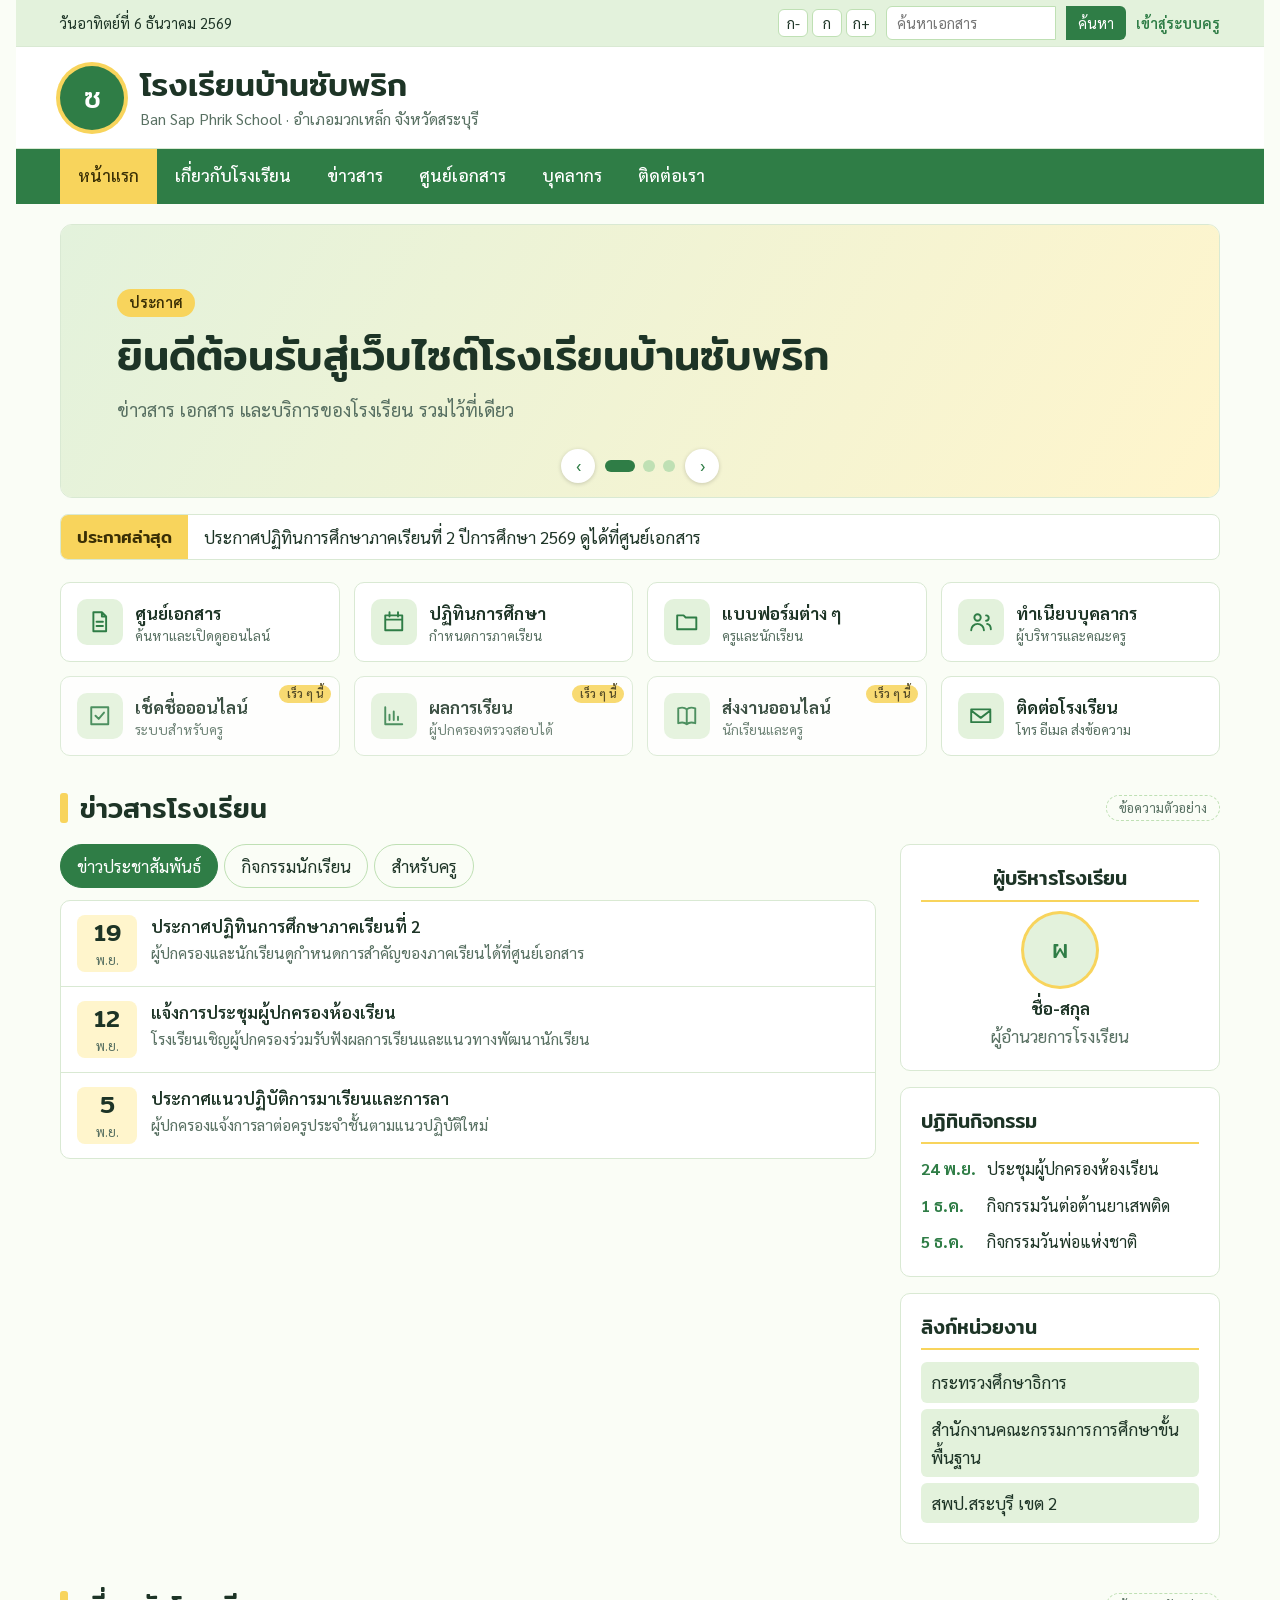
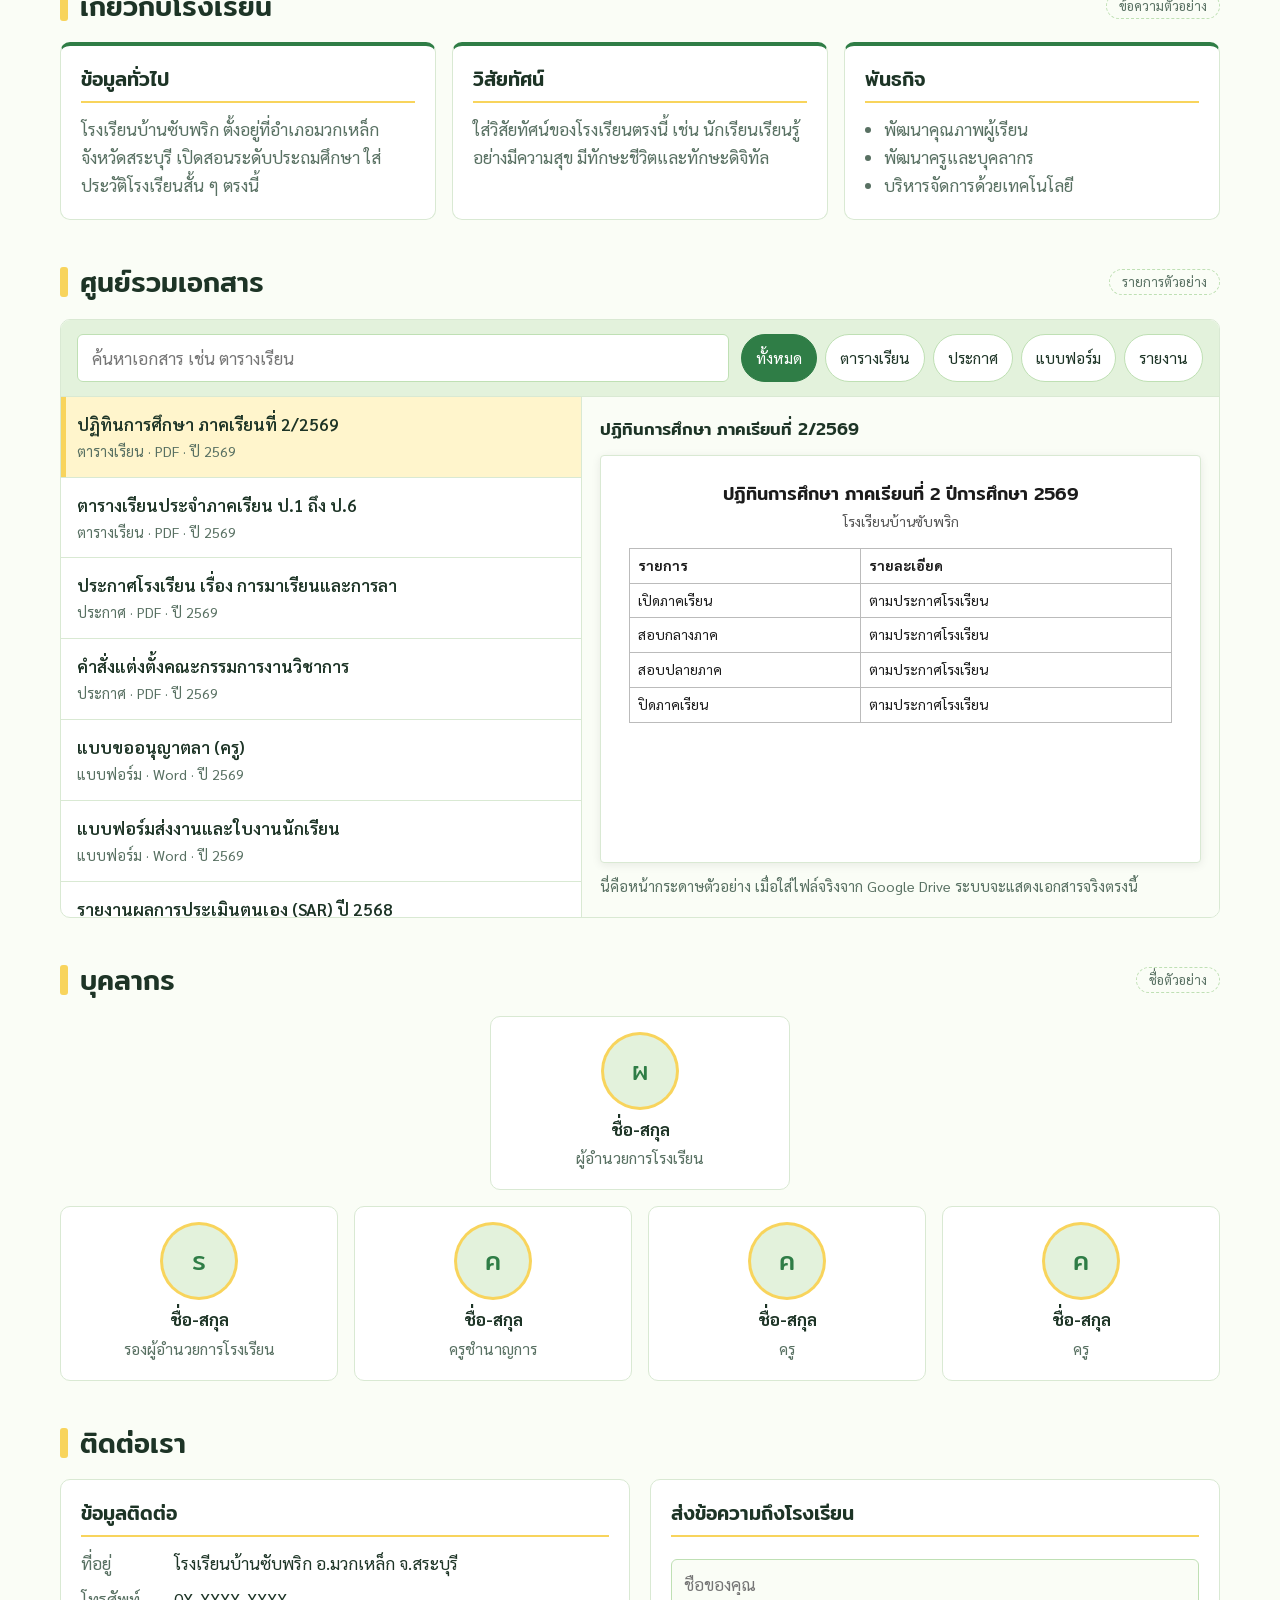
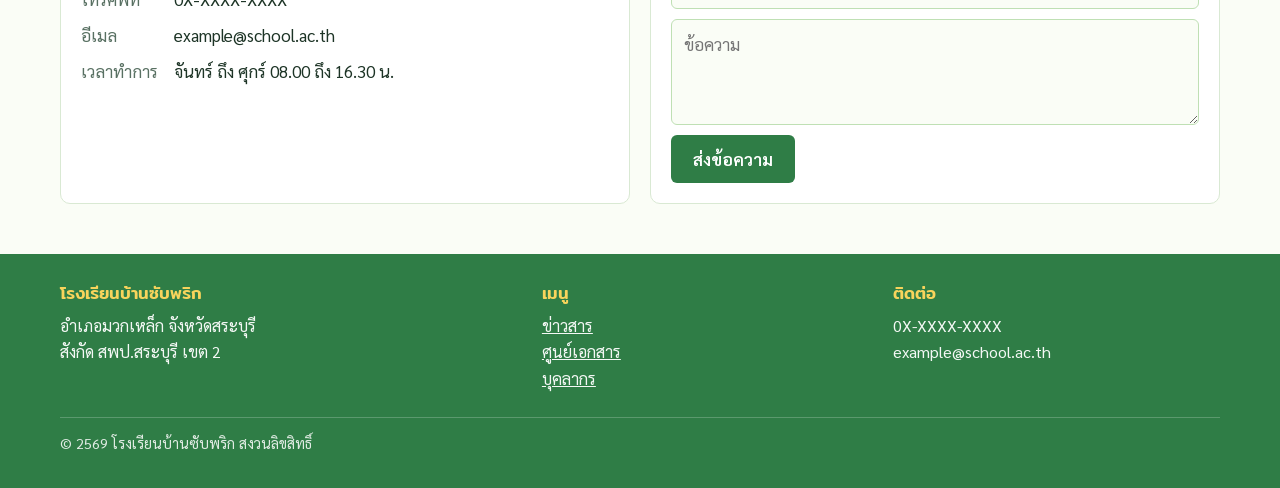
==== index.html @ 543938a7 "Add files via upload" ====
<!doctype html>
<html lang="th">
<head>
<meta charset="utf-8">
<meta name="viewport" content="width=device-width, initial-scale=1, viewport-fit=cover">
<title>โรงเรียนบ้านซับพริก</title>
<link rel="stylesheet" href="https://fonts.googleapis.com/css2?family=Mitr:wght@400;500&family=Sarabun:wght@400;500;600&display=swap">
<style>
/* Layout (government school portal): utility bar, brand banner, nav bar, slider, notice ticker,
   quick-link grid, news + sidebar, about, document center, staff, contact, footer. Soft green / yellow / white. */
:root {
  --bg: #fafdf6;
  --surface: #ffffff;
  --ink: #1d3426;
  --muted: #587062;
  --line: #d9e9d3;
  --green: #2f7d46;
  --on-green: #ffffff;
  --green-soft: #e3f2dc;
  --green-mid: #bfe0b4;
  --yellow: #f8d45c;
  --yellow-soft: #fff5cc;
  --on-yellow: #3a2f05;
  --font-display: "Mitr", "Sarabun", system-ui, sans-serif;
  --font-body: "Sarabun", system-ui, sans-serif;
  --fs: 1;
}
@media (prefers-color-scheme: dark) {
  :root:not([data-theme="light"]) {
    --bg: #0f1a13; --surface: #16251b; --ink: #e6f0e8; --muted: #9db3a3; --line: #28392e;
    --green: #6fcf8a; --on-green: #0b1a10; --green-soft: #1b3023; --green-mid: #2c4a37;
    --yellow: #f2cd52; --yellow-soft: #2c2810; --on-yellow: #2a2204;
    color-scheme: dark;
  }
}
:root[data-theme="dark"] {
  --bg: #0f1a13; --surface: #16251b; --ink: #e6f0e8; --muted: #9db3a3; --line: #28392e;
  --green: #6fcf8a; --on-green: #0b1a10; --green-soft: #1b3023; --green-mid: #2c4a37;
  --yellow: #f2cd52; --yellow-soft: #2c2810; --on-yellow: #2a2204;
  color-scheme: dark;
}
* { box-sizing: border-box; }
body {
  background: var(--bg); color: var(--ink);
  font-family: var(--font-body); font-size: calc(17px * var(--fs)); line-height: 1.65; margin: 0;
  padding-left: max(16px, env(safe-area-inset-left, 0px));
  padding-right: max(16px, env(safe-area-inset-right, 0px));
}
h1, h2, h3, h4 { font-family: var(--font-display); font-weight: 500; line-height: 1.35; margin: 0; text-wrap: balance; }
a { color: inherit; }
:focus-visible { outline: 3px solid var(--yellow); outline-offset: 2px; box-shadow: 0 0 0 5px var(--green); }
.wrap { max-width: 1160px; margin: 0 auto; }
svg.ic { width: 1.5em; height: 1.5em; fill: none; stroke: currentColor; stroke-width: 1.8; stroke-linecap: round; stroke-linejoin: round; flex: none; }

/* utility bar */
.util { background: var(--green-soft); border-bottom: 1px solid var(--line); font-size: 0.86em; }
.util .wrap { display: flex; gap: 12px 20px; align-items: center; justify-content: space-between; flex-wrap: wrap; padding-block: 6px; }
.util .right { display: flex; gap: 10px; align-items: center; flex-wrap: wrap; }
.fsz { display: flex; gap: 4px; }
.fsz button { font: inherit; width: 30px; height: 28px; border-radius: 6px; border: 1px solid var(--green-mid); background: var(--surface); color: var(--ink); cursor: pointer; }
.search { display: flex; }
.search input { font: inherit; width: 170px; max-width: 100%; padding: 4px 10px; border: 1px solid var(--green-mid); border-radius: 6px 0 0 6px; background: var(--surface); color: var(--ink); min-width: 0; }
.search button { font: inherit; padding: 4px 12px; border: 0; background: var(--green); color: var(--on-green); border-radius: 0 6px 6px 0; cursor: pointer; }
.login { text-decoration: none; font-weight: 600; color: var(--green); }

/* brand banner */
.brandbar { background: var(--surface); border-bottom: 1px solid var(--line); }
.brandbar .wrap { display: flex; align-items: center; gap: 16px; padding-block: 16px; }
.crest { width: 64px; height: 64px; border-radius: 50%; background: var(--green); color: var(--on-green); display: grid; place-items: center; font-family: var(--font-display); font-size: 30px; flex: none; box-shadow: 0 0 0 4px var(--yellow); }
.brandbar h1 { font-size: clamp(22px, 4vw, 32px); }
.brandbar p { margin: 0; color: var(--muted); font-size: 0.92em; }

/* nav */
.nav { background: var(--green); position: sticky; top: env(safe-area-inset-top, 0px); z-index: 6; }
body::before { content: ""; position: fixed; inset: 0 0 auto; height: env(safe-area-inset-top, 0px); z-index: 10; background: var(--green); }
.nav .wrap { display: flex; overflow-x: auto; }
.nav a { color: var(--on-green); text-decoration: none; padding: 12px 18px; white-space: nowrap; font-weight: 500; border-bottom: 3px solid transparent; }
.nav a:hover, .nav a.on { background: var(--yellow); color: var(--on-yellow); }

/* slider */
.slider { position: relative; margin-top: 20px; border-radius: 12px; overflow: hidden; border: 1px solid var(--line); }
.slides { display: flex; transition: transform 0.5s ease; }
.slide { flex: 0 0 100%; min-width: 0; padding: clamp(28px, 6vw, 64px) clamp(20px, 5vw, 56px) clamp(56px, 8vw, 72px); min-height: 250px; display: flex; flex-direction: column; justify-content: center; gap: 10px; }
.slide.a { background: linear-gradient(120deg, var(--green-soft), var(--yellow-soft)); }
.slide.b { background: linear-gradient(120deg, var(--yellow-soft), var(--green-soft)); }
.slide.c { background: linear-gradient(120deg, var(--green-mid), var(--green-soft)); }
.slide h2 { font-size: clamp(24px, 4.6vw, 42px); max-width: 18em; }
.slide p { margin: 0; max-width: 34em; color: var(--muted); font-size: 1.1em; }
.slide .tag { align-self: flex-start; background: var(--yellow); color: var(--on-yellow); font-weight: 600; font-size: 0.85em; padding: 2px 12px; border-radius: 999px; }
.slider .ctl { position: absolute; bottom: 14px; left: 0; right: 0; display: flex; justify-content: center; align-items: center; gap: 10px; }
.slider .ctl button { font: inherit; border: 0; cursor: pointer; }
.dot { width: 12px; height: 12px; border-radius: 50%; background: var(--green-mid); padding: 0; }
.dot[aria-current="true"] { background: var(--green); width: 30px; border-radius: 6px; }
.arrow { width: 34px; height: 34px; border-radius: 50%; background: var(--surface); color: var(--green); font-size: 1.2em; box-shadow: 0 1px 4px rgba(0,0,0,0.18); }

/* ticker */
.ticker { display: flex; margin-top: 16px; border: 1px solid var(--line); border-radius: 8px; overflow: hidden; background: var(--surface); }
.ticker b { background: var(--yellow); color: var(--on-yellow); padding: 8px 16px; font-family: var(--font-display); font-weight: 500; white-space: nowrap; }
.ticker span { padding: 8px 16px; min-width: 0; overflow: hidden; text-overflow: ellipsis; white-space: nowrap; }

/* quick links */
.quick { display: grid; grid-template-columns: repeat(4, 1fr); gap: 14px; margin-top: 22px; }
.q { display: flex; align-items: center; gap: 12px; padding: 16px; background: var(--surface); border: 1px solid var(--line); border-radius: 10px; text-decoration: none; position: relative; min-width: 0; font: inherit; color: var(--ink); text-align: left; }
.q .ico { width: 46px; height: 46px; border-radius: 10px; background: var(--green-soft); color: var(--green); display: grid; place-items: center; flex: none; }
.q:hover { border-color: var(--green); }
.q small { display: block; color: var(--muted); font-size: 0.8em; line-height: 1.3; }
.q.soon { opacity: 0.85; cursor: default; }
.q.soon:hover { border-color: var(--line); }
.q .badge { position: absolute; top: 8px; right: 8px; background: var(--yellow); color: var(--on-yellow); font-size: 11px; font-weight: 600; padding: 0 8px; border-radius: 999px; }

/* sections */
section { padding-block: 34px 10px; scroll-margin-top: 60px; }
.sec-title { display: flex; align-items: center; gap: 12px; margin-bottom: 18px; }
.sec-title h2 { font-size: 1.6em; }
.sec-title::before { content: ""; width: 8px; height: 30px; background: var(--yellow); border-radius: 3px; flex: none; }
.sec-title .sample { margin-left: auto; font-size: 0.78em; color: var(--muted); border: 1px dashed var(--green-mid); border-radius: 999px; padding: 1px 12px; white-space: nowrap; }
.cols { display: grid; grid-template-columns: 1fr 320px; gap: 24px; align-items: start; }
.cols > * { min-width: 0; }
.card { background: var(--surface); border: 1px solid var(--line); border-radius: 10px; padding: 20px; }
.card h3 { font-size: 1.15em; margin-bottom: 12px; padding-bottom: 8px; border-bottom: 2px solid var(--yellow); }
.side { display: grid; gap: 16px; }

/* news */
.tabs { display: flex; gap: 6px; flex-wrap: wrap; margin-bottom: 12px; }
.tab { font: inherit; padding: 7px 16px; border-radius: 999px; border: 1px solid var(--green-mid); background: transparent; color: var(--ink); cursor: pointer; }
.tab[aria-selected="true"] { background: var(--green); color: var(--on-green); border-color: var(--green); }
.newslist { list-style: none; margin: 0; padding: 0; background: var(--surface); border: 1px solid var(--line); border-radius: 10px; }
.newslist li { display: flex; gap: 14px; padding: 14px 16px; border-bottom: 1px solid var(--line); }
.newslist li:last-child { border-bottom: 0; }
.date { flex: none; width: 60px; text-align: center; background: var(--yellow-soft); border-radius: 8px; padding: 4px 0; line-height: 1.2; }
.date b { display: block; font-family: var(--font-display); font-weight: 500; font-size: 1.4em; }
.date span { font-size: 0.78em; color: var(--muted); }
.newslist h3 { font-size: 1em; font-family: var(--font-body); font-weight: 600; }
.newslist p { margin: 2px 0 0; color: var(--muted); font-size: 0.92em; }
.person-lg { text-align: center; }
.avatar { width: 72px; height: 72px; border-radius: 50%; background: var(--green-soft); color: var(--green); display: grid; place-items: center; margin: 0 auto 8px; font-family: var(--font-display); font-size: 26px; box-shadow: 0 0 0 3px var(--yellow); }
.cal { list-style: none; padding: 0; margin: 0; display: grid; gap: 10px; }
.cal li { display: flex; gap: 10px; font-size: 0.95em; }
.cal b { flex: none; width: 56px; color: var(--green); }
.links { list-style: none; padding: 0; margin: 0; display: grid; gap: 6px; }
.links a { display: block; padding: 6px 10px; border-radius: 6px; background: var(--green-soft); text-decoration: none; }
.links a:hover { background: var(--yellow); color: var(--on-yellow); }

/* about */
.about { display: grid; grid-template-columns: repeat(3, 1fr); gap: 16px; }
.about .card { border-top: 4px solid var(--green); }
.about p, .about ul { margin: 0; color: var(--muted); }
.about ul { padding-left: 1.1em; }

/* document center */
.docs { background: var(--surface); border: 1px solid var(--line); border-radius: 10px; overflow: hidden; }
.docs-tools { display: flex; gap: 12px; flex-wrap: wrap; padding: 14px 16px; background: var(--green-soft); border-bottom: 1px solid var(--line); }
.docs-tools input { flex: 1 1 220px; min-width: 0; font: inherit; padding: 9px 14px; border-radius: 6px; border: 1px solid var(--green-mid); background: var(--surface); color: var(--ink); }
.chips { display: flex; gap: 8px; flex-wrap: wrap; }
.chip { font: inherit; font-size: 0.92em; padding: 6px 14px; border-radius: 999px; border: 1px solid var(--green-mid); background: var(--surface); color: var(--ink); cursor: pointer; }
.chip[aria-pressed="true"] { background: var(--green); color: var(--on-green); border-color: var(--green); }
.docs-body { display: grid; grid-template-columns: 0.9fr 1.1fr; min-height: 420px; }
.docs-body > * { min-width: 0; }
.list { list-style: none; margin: 0; padding: 0; border-right: 1px solid var(--line); max-height: 520px; overflow-y: auto; }
.list button { width: 100%; text-align: left; font: inherit; background: transparent; color: var(--ink); border: 0; border-bottom: 1px solid var(--line); padding: 13px 16px; cursor: pointer; display: grid; gap: 2px; }
.list button:hover { background: var(--green-soft); }
.list button[aria-current="true"] { background: var(--yellow-soft); box-shadow: inset 5px 0 0 var(--yellow); }
.list .t { font-weight: 600; }
.list .m { font-size: 0.85em; color: var(--muted); }
.empty { padding: 24px 16px; color: var(--muted); }
.preview { padding: 18px; background: var(--bg); display: flex; flex-direction: column; gap: 12px; }
.preview-bar { display: flex; justify-content: space-between; align-items: center; gap: 12px; flex-wrap: wrap; }
.preview-bar b { font-family: var(--font-display); font-weight: 500; }
.preview-bar a { font-size: 0.92em; font-weight: 600; color: var(--green); }
.paper { background: #fff; color: #1b1b1b; border: 1px solid var(--line); border-radius: 4px; padding: 26px 28px; flex: 1; font-size: 15px; line-height: 1.7; box-shadow: 0 2px 10px rgba(0,0,0,0.08); overflow: auto; }
.paper h4 { margin: 0 0 4px; font-size: 18px; text-align: center; }
.paper .sub { text-align: center; color: #555; margin: 0 0 14px; font-size: 14px; }
.paper p { margin: 0 0 10px; }
.paper table { width: 100%; border-collapse: collapse; font-size: 14px; }
.paper td, .paper th { border: 1px solid #bbb; padding: 5px 8px; text-align: left; }
.hint { font-size: 0.85em; color: var(--muted); margin: 0; }

/* staff */
.staff-top { display: flex; justify-content: center; margin-bottom: 16px; }
.staff { display: grid; grid-template-columns: repeat(4, 1fr); gap: 16px; }
.person { background: var(--surface); border: 1px solid var(--line); border-radius: 10px; padding: 18px; text-align: center; min-width: 0; }
.person b { display: block; }
.person span { color: var(--muted); font-size: 0.92em; }
.staff-top .person { width: min(100%, 300px); }

/* contact */
.contact { display: grid; grid-template-columns: 1fr 1fr; gap: 20px; }
.contact > * { min-width: 0; }
dl { margin: 0; display: grid; grid-template-columns: auto 1fr; gap: 8px 16px; }
dt { color: var(--muted); }
dd { margin: 0; }
form { display: grid; gap: 10px; }
form input, form textarea { font: inherit; padding: 10px 12px; border-radius: 6px; border: 1px solid var(--green-mid); background: var(--bg); color: var(--ink); width: 100%; }
form button { font: inherit; font-weight: 600; justify-self: start; padding: 10px 22px; border-radius: 6px; border: 0; background: var(--green); color: var(--on-green); cursor: pointer; }
#sent { color: var(--green); font-weight: 600; margin: 0; }

footer { margin-top: 40px; background: var(--green); color: var(--on-green); padding-block: 28px 32px; padding-left: max(16px, env(safe-area-inset-left, 0px)); padding-right: max(16px, env(safe-area-inset-right, 0px)); margin-left: calc(-1 * max(16px, env(safe-area-inset-left, 0px))); margin-right: calc(-1 * max(16px, env(safe-area-inset-right, 0px))); }
footer .wrap { display: grid; grid-template-columns: 1.4fr 1fr 1fr; gap: 24px; }
footer .wrap > * { min-width: 0; }
footer h4 { margin-bottom: 8px; color: var(--yellow); }
footer p, footer a { margin: 0; display: block; font-size: 0.95em; opacity: 0.95; }
footer .copy { grid-column: 1 / -1; border-top: 1px solid rgba(255,255,255,0.25); padding-top: 14px; font-size: 0.85em; opacity: 0.85; }

@media (max-width: 900px) {
  .cols, .contact, footer .wrap { grid-template-columns: 1fr; }
  .quick { grid-template-columns: repeat(2, 1fr); }
  .about { grid-template-columns: 1fr; }
  .staff { grid-template-columns: repeat(2, 1fr); }
  .docs-body { grid-template-columns: 1fr; }
  .list { border-right: 0; border-bottom: 1px solid var(--line); max-height: 280px; }
}
@media (max-width: 480px) {
  .quick { grid-template-columns: 1fr; }
  .brandbar .crest { width: 52px; height: 52px; font-size: 24px; }
  .paper { padding: 18px 14px; }
}
@media (prefers-reduced-motion: reduce) { .slides { transition: none; } }
@media (prefers-reduced-motion: no-preference) { html { scroll-behavior: smooth; } }
</style>

</head>
<body>
<div class="util">
  <div class="wrap">
    <span id="today"></span>
    <div class="right">
      <div class="fsz" role="group" aria-label="ขนาดตัวอักษร">
        <button type="button" data-fs="-1" aria-label="ลดขนาดตัวอักษร">ก-</button>
        <button type="button" data-fs="0" aria-label="ขนาดปกติ">ก</button>
        <button type="button" data-fs="1" aria-label="เพิ่มขนาดตัวอักษร">ก+</button>
      </div>
      <form class="search" id="gsearch" role="search">
        <input id="gq" type="search" placeholder="ค้นหาเอกสาร" aria-label="ค้นหาเอกสาร">
        <button type="submit">ค้นหา</button>
      </form>
      <a class="login" href="#contact">เข้าสู่ระบบครู</a>
    </div>
  </div>
</div>

<header class="brandbar">
  <div class="wrap">
    <span class="crest" aria-hidden="true">ซ</span>
    <div>
      <h1>โรงเรียนบ้านซับพริก</h1>
      <p>Ban Sap Phrik School · อำเภอมวกเหล็ก จังหวัดสระบุรี</p>
    </div>
  </div>
</header>

<nav class="nav" aria-label="เมนูหลัก">
  <div class="wrap">
    <a class="on" href="#top">หน้าแรก</a>
    <a href="#about">เกี่ยวกับโรงเรียน</a>
    <a href="#news">ข่าวสาร</a>
    <a href="#docs">ศูนย์เอกสาร</a>
    <a href="#staff">บุคลากร</a>
    <a href="#contact">ติดต่อเรา</a>
  </div>
</nav>

<main class="wrap" id="top">
  <div class="slider" id="slider" aria-roledescription="carousel" aria-label="ประชาสัมพันธ์">
    <div class="slides" id="slides">
      <div class="slide a"><span class="tag">ประกาศ</span><h2>ยินดีต้อนรับสู่เว็บไซต์โรงเรียนบ้านซับพริก</h2><p>ข่าวสาร เอกสาร และบริการของโรงเรียน รวมไว้ที่เดียว</p></div>
      <div class="slide b"><span class="tag">ศูนย์เอกสาร</span><h2>เปิดอ่านเอกสารออนไลน์ได้ทันที</h2><p>ตารางเรียน ประกาศ และแบบฟอร์ม ค้นหาและดูได้โดยไม่ต้องดาวน์โหลด</p></div>
      <div class="slide c"><span class="tag">กิจกรรม</span><h2>ติดตามกิจกรรมของนักเรียนและคณะครู</h2><p>ภาพและข่าวกิจกรรมล่าสุดจากโรงเรียน</p></div>
    </div>
    <div class="ctl">
      <button class="arrow" type="button" id="prev" aria-label="สไลด์ก่อนหน้า">‹</button>
      <span id="dots" style="display:flex;gap:8px;align-items:center"></span>
      <button class="arrow" type="button" id="next" aria-label="สไลด์ถัดไป">›</button>
    </div>
  </div>

  <div class="ticker"><b>ประกาศล่าสุด</b><span>ประกาศปฏิทินการศึกษาภาคเรียนที่ 2 ปีการศึกษา 2569 ดูได้ที่ศูนย์เอกสาร</span></div>

  <div class="quick" id="quick"></div>

  <section id="news">
    <div class="sec-title"><h2>ข่าวสารโรงเรียน</h2><span class="sample">ข้อความตัวอย่าง</span></div>
    <div class="cols">
      <div>
        <div class="tabs" role="tablist" id="tabs"></div>
        <ul class="newslist" id="newslist"></ul>
      </div>
      <aside class="side">
        <div class="card person-lg">
          <h3>ผู้บริหารโรงเรียน</h3>
          <div class="avatar">ผ</div>
          <b>ชื่อ-สกุล</b><br><span style="color:var(--muted)">ผู้อำนวยการโรงเรียน</span>
        </div>
        <div class="card">
          <h3>ปฏิทินกิจกรรม</h3>
          <ul class="cal">
            <li><b>24 พ.ย.</b><span>ประชุมผู้ปกครองห้องเรียน</span></li>
            <li><b>1 ธ.ค.</b><span>กิจกรรมวันต่อต้านยาเสพติด</span></li>
            <li><b>5 ธ.ค.</b><span>กิจกรรมวันพ่อแห่งชาติ</span></li>
          </ul>
        </div>
        <div class="card">
          <h3>ลิงก์หน่วยงาน</h3>
          <ul class="links">
            <li><a href="https://www.moe.go.th" target="_blank" rel="noopener">กระทรวงศึกษาธิการ</a></li>
            <li><a href="https://www.obec.go.th" target="_blank" rel="noopener">สำนักงานคณะกรรมการการศึกษาขั้นพื้นฐาน</a></li>
            <li><a href="https://saraburi2.go.th" target="_blank" rel="noopener">สพป.สระบุรี เขต 2</a></li>
          </ul>
        </div>
      </aside>
    </div>
  </section>

  <section id="about">
    <div class="sec-title"><h2>เกี่ยวกับโรงเรียน</h2><span class="sample">ข้อความตัวอย่าง</span></div>
    <div class="about">
      <div class="card"><h3>ข้อมูลทั่วไป</h3><p>โรงเรียนบ้านซับพริก ตั้งอยู่ที่อำเภอมวกเหล็ก จังหวัดสระบุรี เปิดสอนระดับประถมศึกษา ใส่ประวัติโรงเรียนสั้น ๆ ตรงนี้</p></div>
      <div class="card"><h3>วิสัยทัศน์</h3><p>ใส่วิสัยทัศน์ของโรงเรียนตรงนี้ เช่น นักเรียนเรียนรู้อย่างมีความสุข มีทักษะชีวิตและทักษะดิจิทัล</p></div>
      <div class="card"><h3>พันธกิจ</h3><ul><li>พัฒนาคุณภาพผู้เรียน</li><li>พัฒนาครูและบุคลากร</li><li>บริหารจัดการด้วยเทคโนโลยี</li></ul></div>
    </div>
  </section>

  <section id="docs">
    <div class="sec-title"><h2>ศูนย์รวมเอกสาร</h2><span class="sample">รายการตัวอย่าง</span></div>
    <div class="docs">
      <div class="docs-tools">
        <input id="q" type="search" placeholder="ค้นหาเอกสาร เช่น ตารางเรียน" aria-label="ค้นหาเอกสาร">
        <div class="chips" id="chips" role="group" aria-label="กรองตามหมวด"></div>
      </div>
      <div class="docs-body">
        <ul class="list" id="list"></ul>
        <div class="preview" id="preview"></div>
      </div>
    </div>
  </section>

  <section id="staff">
    <div class="sec-title"><h2>บุคลากร</h2><span class="sample">ชื่อตัวอย่าง</span></div>
    <div class="staff-top"><div class="person"><div class="avatar">ผ</div><b>ชื่อ-สกุล</b><span>ผู้อำนวยการโรงเรียน</span></div></div>
    <div class="staff">
      <div class="person"><div class="avatar">ร</div><b>ชื่อ-สกุล</b><span>รองผู้อำนวยการโรงเรียน</span></div>
      <div class="person"><div class="avatar">ค</div><b>ชื่อ-สกุล</b><span>ครูชำนาญการ</span></div>
      <div class="person"><div class="avatar">ค</div><b>ชื่อ-สกุล</b><span>ครู</span></div>
      <div class="person"><div class="avatar">ค</div><b>ชื่อ-สกุล</b><span>ครู</span></div>
    </div>
  </section>

  <section id="contact">
    <div class="sec-title"><h2>ติดต่อเรา</h2></div>
    <div class="contact">
      <div class="card">
        <h3>ข้อมูลติดต่อ</h3>
        <dl>
          <dt>ที่อยู่</dt><dd>โรงเรียนบ้านซับพริก อ.มวกเหล็ก จ.สระบุรี</dd>
          <dt>โทรศัพท์</dt><dd>0X-XXXX-XXXX</dd>
          <dt>อีเมล</dt><dd>example@school.ac.th</dd>
          <dt>เวลาทำการ</dt><dd>จันทร์ ถึง ศุกร์ 08.00 ถึง 16.30 น.</dd>
        </dl>
      </div>
      <form class="card" id="f">
        <h3>ส่งข้อความถึงโรงเรียน</h3>
        <input id="fn" placeholder="ชื่อของคุณ" aria-label="ชื่อของคุณ" required>
        <textarea id="fm" rows="3" placeholder="ข้อความ" aria-label="ข้อความ" required></textarea>
        <button type="submit">ส่งข้อความ</button>
        <p id="sent" hidden>ขอบคุณครับ ตัวอย่างนี้ยังไม่ได้ส่งข้อความจริง ต้องเชื่อมกับ Google Sheets ก่อน</p>
      </form>
    </div>
  </section>
</main>

<footer>
  <div class="wrap">
    <div><h4>โรงเรียนบ้านซับพริก</h4><p>อำเภอมวกเหล็ก จังหวัดสระบุรี</p><p>สังกัด สพป.สระบุรี เขต 2</p></div>
    <div><h4>เมนู</h4><a href="#news">ข่าวสาร</a><a href="#docs">ศูนย์เอกสาร</a><a href="#staff">บุคลากร</a></div>
    <div><h4>ติดต่อ</h4><p>0X-XXXX-XXXX</p><p>example@school.ac.th</p></div>
    <div class="copy">© 2569 โรงเรียนบ้านซับพริก สงวนลิขสิทธิ์</div>
  </div>
</footer>

<script>
/* เพิ่มเอกสารจริง: ใส่ driveId (รหัสไฟล์จาก Google Drive) แล้วหน้าเว็บจะฝังไฟล์ให้ดูทันทีเมื่อวางบนโฮสต์ของโรงเรียน
   ถ้าไม่มี driveId จะแสดงตัวอย่างหน้ากระดาษแทน */
const DOCS = [
  { id: 1, title: "ปฏิทินการศึกษา ภาคเรียนที่ 2/2569", cat: "ตารางเรียน", year: 2569, type: "PDF",
    sample: { h: "ปฏิทินการศึกษา ภาคเรียนที่ 2 ปีการศึกษา 2569", rows: [["เปิดภาคเรียน", "ตามประกาศโรงเรียน"], ["สอบกลางภาค", "ตามประกาศโรงเรียน"], ["สอบปลายภาค", "ตามประกาศโรงเรียน"], ["ปิดภาคเรียน", "ตามประกาศโรงเรียน"]] } },
  { id: 2, title: "ตารางเรียนประจำภาคเรียน ป.1 ถึง ป.6", cat: "ตารางเรียน", year: 2569, type: "PDF",
    sample: { h: "ตารางเรียน ชั้นประถมศึกษา", rows: [["คาบ 1", "ภาษาไทย"], ["คาบ 2", "คณิตศาสตร์"], ["คาบ 3", "วิทยาศาสตร์"], ["คาบ 4", "ภาษาอังกฤษ"]] } },
  { id: 3, title: "ประกาศโรงเรียน เรื่อง การมาเรียนและการลา", cat: "ประกาศ", year: 2569, type: "PDF",
    sample: { h: "ประกาศโรงเรียนบ้านซับพริก", p: ["เรื่อง แนวปฏิบัติการมาเรียนและการลาของนักเรียน", "ผู้ปกครองแจ้งการลาต่อครูประจำชั้นก่อนหรือภายในวันที่นักเรียนขาดเรียน และแนบใบรับรองแพทย์เมื่อลาป่วยเกินสามวัน"] } },
  { id: 4, title: "คำสั่งแต่งตั้งคณะกรรมการงานวิชาการ", cat: "ประกาศ", year: 2569, type: "PDF",
    sample: { h: "คำสั่งโรงเรียนบ้านซับพริก", p: ["เรื่อง แต่งตั้งคณะกรรมการงานวิชาการ ปีการศึกษา 2569", "เพื่อให้การบริหารงานวิชาการเป็นไปด้วยความเรียบร้อย จึงแต่งตั้งคณะกรรมการตามรายชื่อแนบท้ายคำสั่งนี้"] } },
  { id: 5, title: "แบบขออนุญาตลา (ครู)", cat: "แบบฟอร์ม", year: 2569, type: "Word",
    sample: { h: "แบบขออนุญาตลา", p: ["เรียน ผู้อำนวยการโรงเรียนบ้านซับพริก", "ข้าพเจ้า ............................ ตำแหน่ง ............................ ขออนุญาตลา ............................ ตั้งแต่วันที่ ............ ถึงวันที่ ............"] } },
  { id: 6, title: "แบบฟอร์มส่งงานและใบงานนักเรียน", cat: "แบบฟอร์ม", year: 2569, type: "Word",
    sample: { h: "ใบงานนักเรียน", p: ["ชื่อ ............................ ชั้น ........ เลขที่ ........", "เรื่อง ............................", "คำชี้แจง ให้นักเรียนทำตามคำสั่งในแต่ละข้อให้ครบถ้วน"] } },
  { id: 7, title: "รายงานผลการประเมินตนเอง (SAR) ปี 2568", cat: "รายงาน", year: 2568, type: "PDF",
    sample: { h: "รายงานผลการประเมินตนเองของสถานศึกษา", p: ["ปีการศึกษา 2568", "สรุปผลการดำเนินงานตามมาตรฐานการศึกษาของสถานศึกษา และแนวทางพัฒนาในปีถัดไป"] } },
  { id: 8, title: "แผนปฏิบัติการประจำปี 2569", cat: "รายงาน", year: 2569, type: "Excel",
    sample: { h: "แผนปฏิบัติการประจำปี 2569", rows: [["งานวิชาการ", "พัฒนาการอ่านออกเขียนได้"], ["งานบุคคล", "พัฒนาครูด้านดิจิทัล"], ["งานงบประมาณ", "ติดตามการใช้จ่าย"], ["งานทั่วไป", "ปรับปรุงอาคารสถานที่"]] } }
];
const CATS = ["ทั้งหมด", "ตารางเรียน", "ประกาศ", "แบบฟอร์ม", "รายงาน"];
const NEWS = {
  "ข่าวประชาสัมพันธ์": [
    ["19", "พ.ย.", "ประกาศปฏิทินการศึกษาภาคเรียนที่ 2", "ผู้ปกครองและนักเรียนดูกำหนดการสำคัญของภาคเรียนได้ที่ศูนย์เอกสาร"],
    ["12", "พ.ย.", "แจ้งการประชุมผู้ปกครองห้องเรียน", "โรงเรียนเชิญผู้ปกครองร่วมรับฟังผลการเรียนและแนวทางพัฒนานักเรียน"],
    ["5", "พ.ย.", "ประกาศแนวปฏิบัติการมาเรียนและการลา", "ผู้ปกครองแจ้งการลาต่อครูประจำชั้นตามแนวปฏิบัติใหม่"]
  ],
  "กิจกรรมนักเรียน": [
    ["14", "พ.ย.", "กิจกรรมวันลอยกระทงของโรงเรียน", "นักเรียนร่วมทำกระทงจากวัสดุธรรมชาติ และประกวดกระทงรายห้อง"],
    ["30", "ต.ค.", "กิจกรรมวันออกพรรษา", "นักเรียนร่วมทำบุญและกิจกรรมจิตอาสาในชุมชน"]
  ],
  "สำหรับครู": [
    ["7", "พ.ย.", "อบรมการใช้ระบบเช็คชื่อออนไลน์", "ครูทุกท่านเข้าร่วมอบรมการใช้งานระบบใหม่ ก่อนเริ่มใช้จริงสัปดาห์หน้า"],
    ["1", "พ.ย.", "ส่งแผนการจัดการเรียนรู้ประจำภาคเรียน", "ครูส่งแผนภายในกำหนดผ่านศูนย์เอกสารของโรงเรียน"]
  ]
};
const ICONS = {
  doc: "M6 3h8l4 4v14H6z M14 3v4h4 M9 12h6 M9 16h6",
  cal: "M4 6h16v14H4z M4 10h16 M8 3v4 M16 3v4",
  users: "M9 11a3 3 0 100-6 3 3 0 000 6z M3 20c0-3.3 2.7-6 6-6s6 2.7 6 6 M17 11a2.5 2.5 0 100-5 M18 14c2 .5 3.5 2.4 3.5 5",
  check: "M4 4h16v16H4z M8 12l3 3 5-6",
  book: "M4 5c3-1 6-1 8 1 2-2 5-2 8-1v14c-3-1-6-1-8 1-2-2-5-2-8-1z M12 6v14",
  mail: "M3 6h18v12H3z M3 7l9 7 9-7",
  chart: "M4 20V4 M4 20h16 M8 16v-5 M12 16V8 M16 16v-3",
  folder: "M3 6h6l2 2h10v11H3z"
};
const QUICK = [
  { t: "ศูนย์เอกสาร", s: "ค้นหาและเปิดดูออนไลน์", i: "doc", href: "#docs" },
  { t: "ปฏิทินการศึกษา", s: "กำหนดการภาคเรียน", i: "cal", href: "#docs", cat: "ตารางเรียน" },
  { t: "แบบฟอร์มต่าง ๆ", s: "ครูและนักเรียน", i: "folder", href: "#docs", cat: "แบบฟอร์ม" },
  { t: "ทำเนียบบุคลากร", s: "ผู้บริหารและคณะครู", i: "users", href: "#staff" },
  { t: "เช็คชื่อออนไลน์", s: "ระบบสำหรับครู", i: "check", soon: true },
  { t: "ผลการเรียน", s: "ผู้ปกครองตรวจสอบได้", i: "chart", soon: true },
  { t: "ส่งงานออนไลน์", s: "นักเรียนและครู", i: "book", soon: true },
  { t: "ติดต่อโรงเรียน", s: "โทร อีเมล ส่งข้อความ", i: "mail", href: "#contact" }
];

const $ = (s) => document.querySelector(s);
const esc = (s) => String(s).replace(/[&<>"]/g, (c) => ({ "&": "&amp;", "<": "&lt;", ">": "&gt;", '"': "&quot;" }[c]));
const icon = (k) => `<svg class="ic" viewBox="0 0 24 24" aria-hidden="true"><path d="${ICONS[k]}"/></svg>`;

/* header: today, font size */
try { $("#today").textContent = new Date().toLocaleDateString("th-TH", { weekday: "long", day: "numeric", month: "long", year: "numeric" }); } catch (e) {}
let fs = 0;
document.querySelectorAll("[data-fs]").forEach((b) => b.addEventListener("click", () => {
  const v = Number(b.dataset.fs);
  fs = v === 0 ? 0 : Math.max(-1, Math.min(2, fs + v));
  document.documentElement.style.setProperty("--fs", String(1 + fs * 0.1));
}));

/* slider */
let si = 0, timer = null;
const slides = document.querySelectorAll("#slides .slide");
function drawDots() {
  $("#dots").innerHTML = [...slides].map((_, i) => `<button class="dot" type="button" data-i="${i}" aria-label="สไลด์ที่ ${i + 1}" aria-current="${i === si}"></button>`).join("");
  $("#slides").style.transform = `translateX(-${si * 100}%)`;
}
function go(i) { si = (i + slides.length) % slides.length; drawDots(); }
$("#prev").addEventListener("click", () => go(si - 1));
$("#next").addEventListener("click", () => go(si + 1));
$("#dots").addEventListener("click", (e) => { const b = e.target.closest("[data-i]"); if (b) go(Number(b.dataset.i)); });
if (!window.matchMedia("(prefers-reduced-motion: reduce)").matches) {
  const start = () => { timer = setInterval(() => go(si + 1), 6000); };
  const stop = () => { clearInterval(timer); };
  $("#slider").addEventListener("mouseenter", stop); $("#slider").addEventListener("mouseleave", start);
  $("#slider").addEventListener("focusin", stop); $("#slider").addEventListener("focusout", start);
  start();
}
drawDots();

/* quick links */
$("#quick").innerHTML = QUICK.map((q, n) => q.soon
  ? `<div class="q soon"><span class="ico">${icon(q.i)}</span><span><b>${esc(q.t)}</b><small>${esc(q.s)}</small></span><span class="badge">เร็ว ๆ นี้</span></div>`
  : `<a class="q" href="${q.href}" data-n="${n}"><span class="ico">${icon(q.i)}</span><span><b>${esc(q.t)}</b><small>${esc(q.s)}</small></span></a>`).join("");

/* news tabs */
let tab = Object.keys(NEWS)[0];
function drawNews() {
  $("#tabs").innerHTML = Object.keys(NEWS).map((k) => `<button class="tab" type="button" role="tab" aria-selected="${k === tab}" data-k="${esc(k)}">${esc(k)}</button>`).join("");
  $("#newslist").innerHTML = NEWS[tab].map((n) => `<li><div class="date"><b>${esc(n[0])}</b><span>${esc(n[1])}</span></div><div><h3>${esc(n[2])}</h3><p>${esc(n[3])}</p></div></li>`).join("");
}
$("#tabs").addEventListener("click", (e) => { const b = e.target.closest("[data-k]"); if (b) { tab = b.dataset.k; drawNews(); } });
drawNews();

/* document center */
let cat = "ทั้งหมด", query = "", current = DOCS[0].id;
const visible = () => DOCS.filter((d) => (cat === "ทั้งหมด" || d.cat === cat) && d.title.includes(query.trim()));
function drawChips() {
  $("#chips").innerHTML = CATS.map((c) => `<button class="chip" type="button" aria-pressed="${c === cat}" data-c="${esc(c)}">${esc(c)}</button>`).join("");
}
function drawList() {
  const items = visible();
  if (!items.some((d) => d.id === current) && items.length) current = items[0].id;
  $("#list").innerHTML = items.length
    ? items.map((d) => `<li><button type="button" data-id="${d.id}" aria-current="${d.id === current}"><span class="t">${esc(d.title)}</span><span class="m">${esc(d.cat)} · ${esc(d.type)} · ปี ${d.year}</span></button></li>`).join("")
    : `<li class="empty">ไม่พบเอกสารที่ค้นหา ลองเปลี่ยนคำค้นหรือเลือกหมวดอื่น</li>`;
  drawPreview();
}
function drawPreview() {
  const d = DOCS.find((x) => x.id === current), box = $("#preview");
  if (!d || !visible().length) { box.innerHTML = ""; return; }
  let page;
  if (d.driveId) {
    page = `<iframe class="paper" style="padding:0;border:0;min-height:380px" src="https://drive.google.com/file/d/${encodeURIComponent(d.driveId)}/preview" title="${esc(d.title)}"></iframe>`;
  } else {
    const s = d.sample || { h: d.title, p: ["ยังไม่ได้ใส่รหัสไฟล์ในชีต"] };
    const body = s.rows
      ? `<table><tr><th>รายการ</th><th>รายละเอียด</th></tr>${s.rows.map((r) => `<tr><td>${esc(r[0])}</td><td>${esc(r[1])}</td></tr>`).join("")}</table>`
      : s.p.map((t) => `<p>${esc(t)}</p>`).join("");
    page = `<div class="paper"><h4>${esc(s.h)}</h4><p class="sub">โรงเรียนบ้านซับพริก</p>${body}</div>`;
  }
  box.innerHTML = `<div class="preview-bar"><b>${esc(d.title)}</b>${d.driveId ? `<a href="https://drive.google.com/file/d/${encodeURIComponent(d.driveId)}/view" target="_blank" rel="noopener">เปิดเต็มหน้าจอ</a>` : ""}</div>${page}${d.driveId ? "" : `<p class="hint">นี่คือหน้ากระดาษตัวอย่าง เมื่อใส่ไฟล์จริงจาก Google Drive ระบบจะแสดงเอกสารจริงตรงนี้</p>`}`;
}
function setFilter(c, q) { cat = c; query = q; $("#q").value = q; drawChips(); drawList(); }
$("#chips").addEventListener("click", (e) => { const b = e.target.closest("[data-c]"); if (b) { cat = b.dataset.c; drawChips(); drawList(); } });
$("#list").addEventListener("click", (e) => { const b = e.target.closest("[data-id]"); if (b) { current = Number(b.dataset.id); drawList(); } });
$("#q").addEventListener("input", (e) => { query = e.target.value; drawList(); });
$("#quick").addEventListener("click", (e) => {
  const a = e.target.closest("a[data-n]"); if (!a) return;
  const q = QUICK[Number(a.dataset.n)];
  if (a.getAttribute("href") === "#docs") setFilter(q.cat || "ทั้งหมด", "");
});
$("#gsearch").addEventListener("submit", (e) => {
  e.preventDefault();
  setFilter("ทั้งหมด", $("#gq").value);
  $("#docs").scrollIntoView();
});
$("#f").addEventListener("submit", (e) => { e.preventDefault(); $("#sent").hidden = false; });
/* เชื่อมชีต: วางลิงก์ CSV ที่ได้จาก Google Sheets (ไฟล์ > แชร์ > เผยแพร่ไปยังเว็บ) ระหว่างเครื่องหมายคำพูดด้านล่าง */
const SHEET_CSV_URL = "";
function parseCSV(t) {
  const rows = []; let row = [], cur = "", q = false;
  for (let i = 0; i < t.length; i++) {
    const c = t[i];
    if (q) { if (c === '"') { if (t[i + 1] === '"') { cur += '"'; i++; } else q = false; } else cur += c; }
    else if (c === '"') q = true;
    else if (c === ",") { row.push(cur); cur = ""; }
    else if (c === "\n") { row.push(cur); rows.push(row); row = []; cur = ""; }
    else if (c !== "\r") cur += c;
  }
  if (cur !== "" || row.length) { row.push(cur); rows.push(row); }
  return rows;
}
async function loadSheet() {
  if (!SHEET_CSV_URL) return;
  try {
    const res = await fetch(SHEET_CSV_URL);
    const rows = parseCSV(await res.text()).slice(1).filter((r) => r[0] && r[0].trim());
    if (!rows.length) return;
    DOCS.length = 0;
    rows.forEach((r, i) => DOCS.push({ id: i + 1, title: r[0].trim(), cat: (r[1] || "").trim(), year: (r[2] || "").trim(), type: (r[3] || "").trim(), driveId: (r[4] || "").trim() }));
    current = DOCS[0].id; cat = "ทั้งหมด"; query = ""; $("#q").value = "";
    drawChips(); drawList();
  } catch (e) { /* ใช้รายการตัวอย่างต่อไปถ้าอ่านชีตไม่ได้ */ }
}
drawChips(); drawList(); loadSheet();
</script>

</body>
</html>
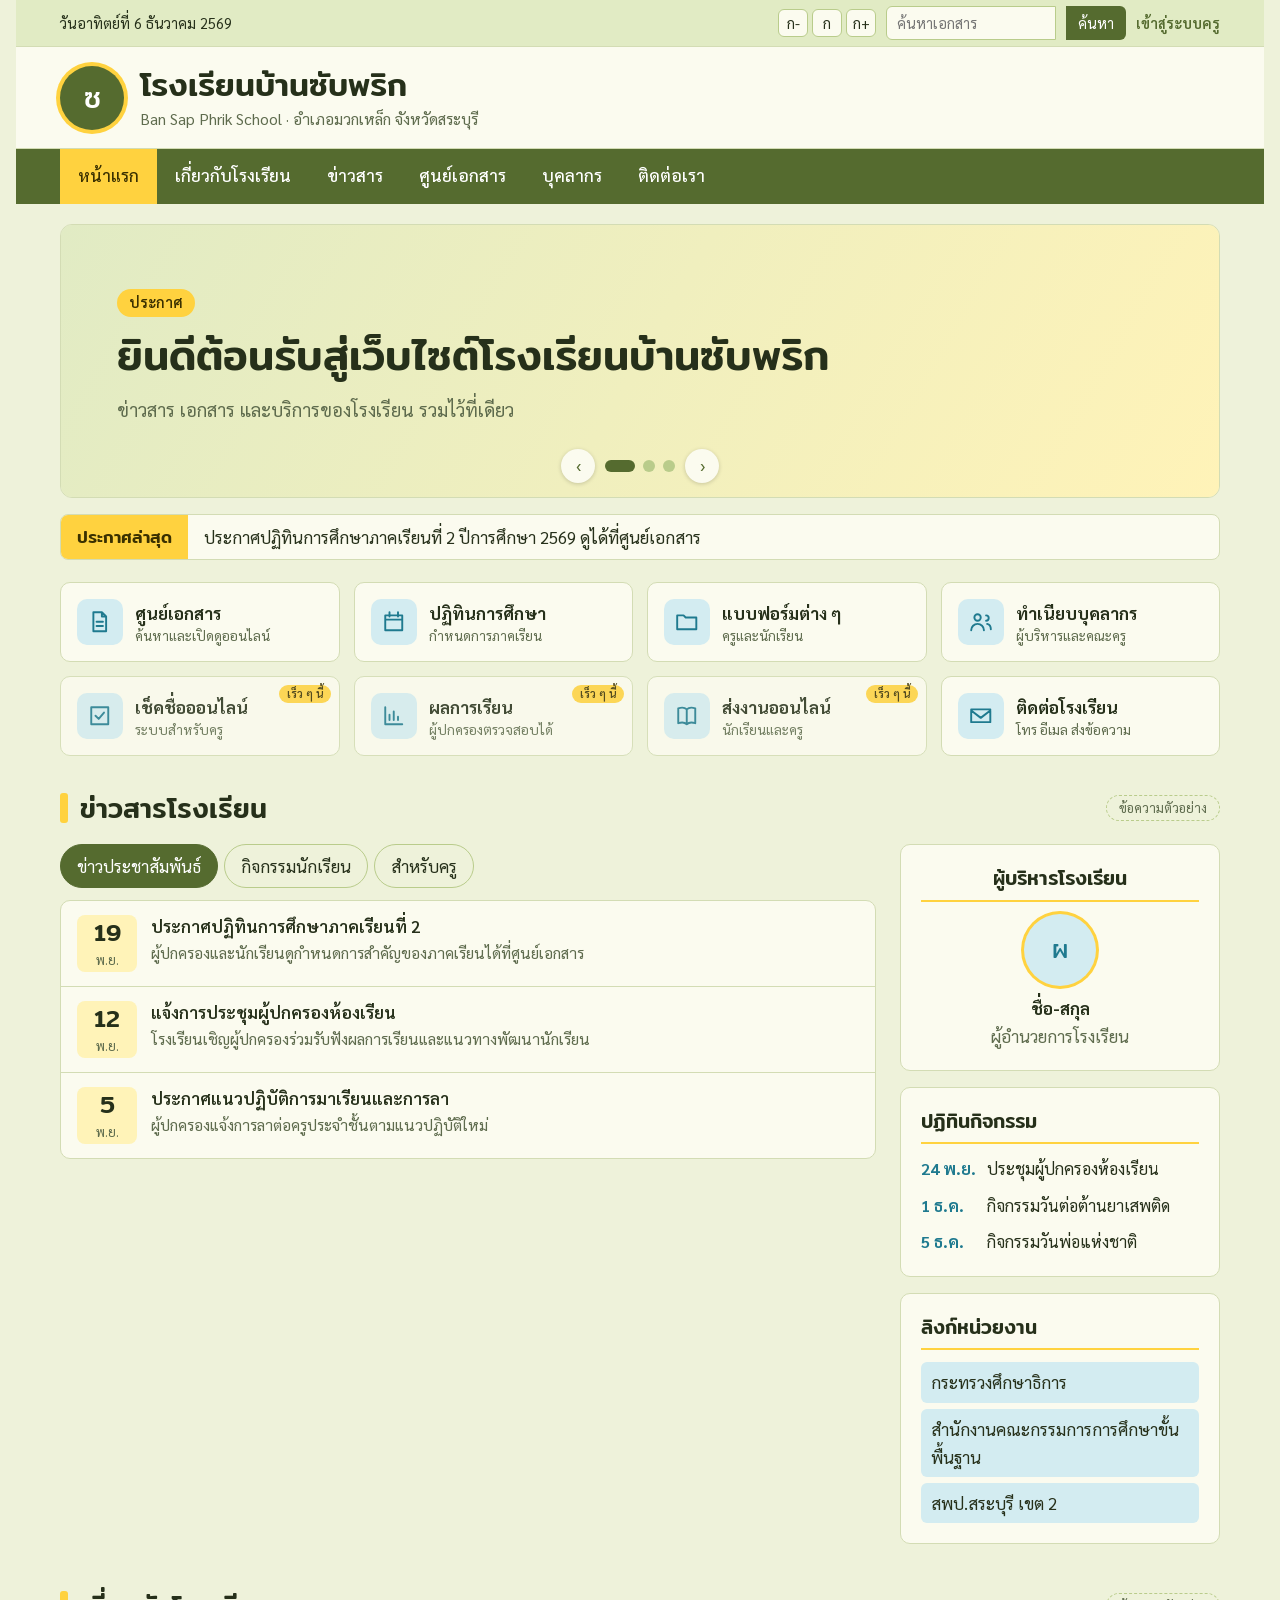
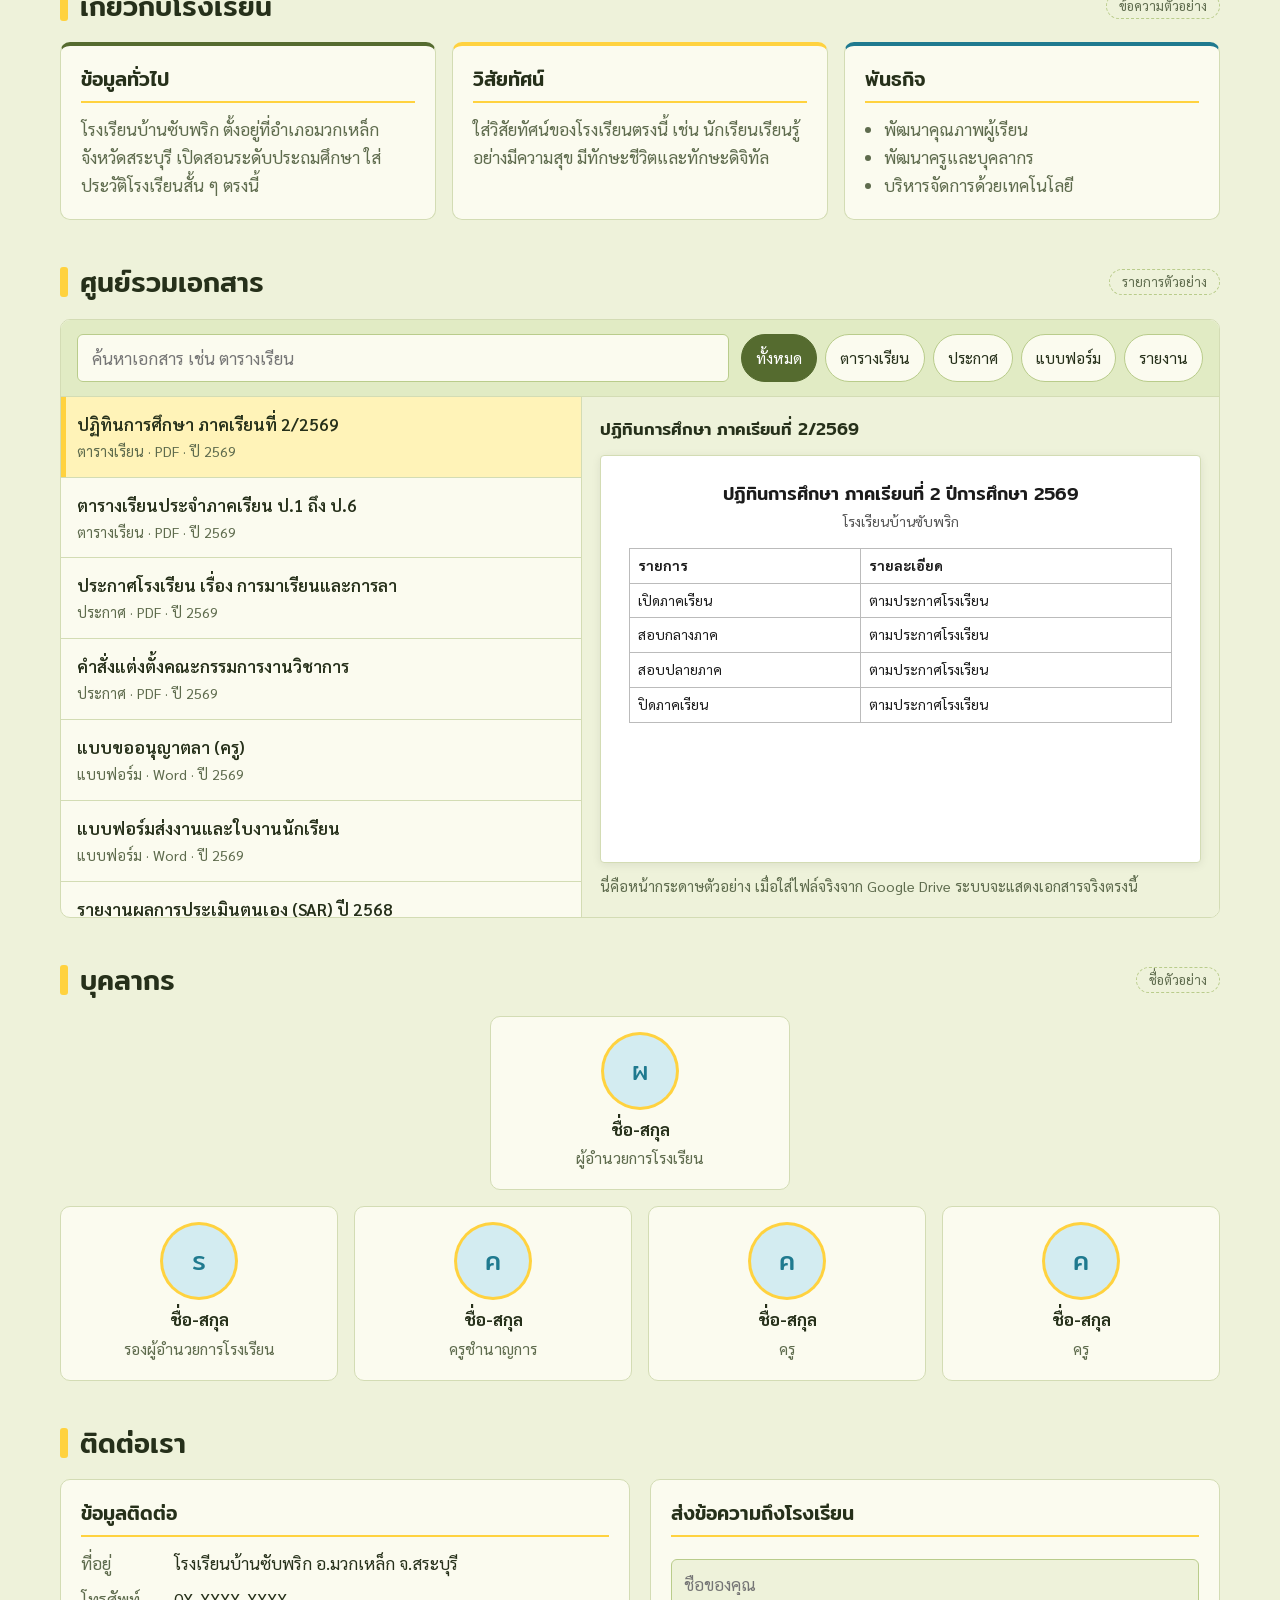
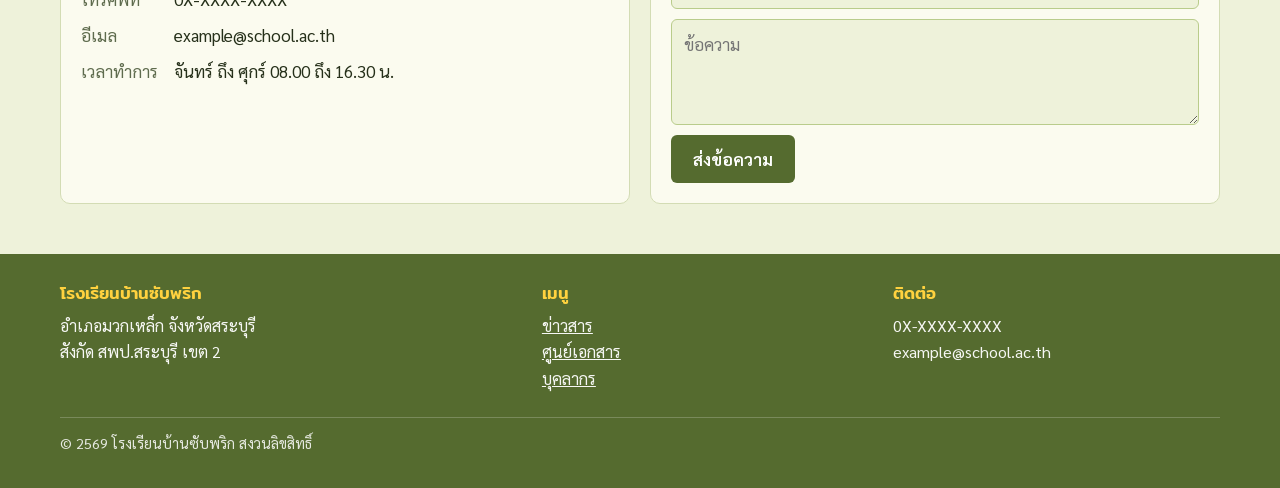
==== commit b0c06dcc: "Add files via upload" ====
--- a/index.html
+++ b/index.html
@@ -9,34 +9,38 @@
 /* Layout (government school portal): utility bar, brand banner, nav bar, slider, notice ticker,
    quick-link grid, news + sidebar, about, document center, staff, contact, footer. Soft green / yellow / white. */
 :root {
-  --bg: #fafdf6;
-  --surface: #ffffff;
-  --ink: #1d3426;
-  --muted: #587062;
-  --line: #d9e9d3;
-  --green: #2f7d46;
+  --bg: #eef2da;
+  --surface: #fbfbef;
+  --ink: #26301a;
+  --muted: #5e6b4d;
+  --line: #d3dcb4;
+  --green: #556b2f;
   --on-green: #ffffff;
-  --green-soft: #e3f2dc;
-  --green-mid: #bfe0b4;
-  --yellow: #f8d45c;
-  --yellow-soft: #fff5cc;
-  --on-yellow: #3a2f05;
+  --green-soft: #e1ebc4;
+  --green-mid: #b9cc8b;
+  --yellow: #ffd23f;
+  --yellow-soft: #fff3b8;
+  --on-yellow: #3a3000;
+  --sky: #1f7a8f;
+  --sky-soft: #d3ecf1;
   --font-display: "Mitr", "Sarabun", system-ui, sans-serif;
   --font-body: "Sarabun", system-ui, sans-serif;
   --fs: 1;
 }
 @media (prefers-color-scheme: dark) {
   :root:not([data-theme="light"]) {
-    --bg: #0f1a13; --surface: #16251b; --ink: #e6f0e8; --muted: #9db3a3; --line: #28392e;
-    --green: #6fcf8a; --on-green: #0b1a10; --green-soft: #1b3023; --green-mid: #2c4a37;
-    --yellow: #f2cd52; --yellow-soft: #2c2810; --on-yellow: #2a2204;
+    --bg: #141b0e; --surface: #1c2614; --ink: #eaf0d8; --muted: #a8b590; --line: #2f3d21;
+    --green: #a8c46a; --on-green: #162008; --green-soft: #28351a; --green-mid: #3d5126;
+    --yellow: #ffd23f; --yellow-soft: #3a3410; --on-yellow: #2a2204;
+    --sky: #6cc4d6; --sky-soft: #16343b;
     color-scheme: dark;
   }
 }
 :root[data-theme="dark"] {
-  --bg: #0f1a13; --surface: #16251b; --ink: #e6f0e8; --muted: #9db3a3; --line: #28392e;
-  --green: #6fcf8a; --on-green: #0b1a10; --green-soft: #1b3023; --green-mid: #2c4a37;
-  --yellow: #f2cd52; --yellow-soft: #2c2810; --on-yellow: #2a2204;
+  --bg: #141b0e; --surface: #1c2614; --ink: #eaf0d8; --muted: #a8b590; --line: #2f3d21;
+  --green: #a8c46a; --on-green: #162008; --green-soft: #28351a; --green-mid: #3d5126;
+  --yellow: #ffd23f; --yellow-soft: #3a3410; --on-yellow: #2a2204;
+  --sky: #6cc4d6; --sky-soft: #16343b;
   color-scheme: dark;
 }
 * { box-sizing: border-box; }
@@ -82,8 +86,8 @@
 .slides { display: flex; transition: transform 0.5s ease; }
 .slide { flex: 0 0 100%; min-width: 0; padding: clamp(28px, 6vw, 64px) clamp(20px, 5vw, 56px) clamp(56px, 8vw, 72px); min-height: 250px; display: flex; flex-direction: column; justify-content: center; gap: 10px; }
 .slide.a { background: linear-gradient(120deg, var(--green-soft), var(--yellow-soft)); }
-.slide.b { background: linear-gradient(120deg, var(--yellow-soft), var(--green-soft)); }
-.slide.c { background: linear-gradient(120deg, var(--green-mid), var(--green-soft)); }
+.slide.b { background: linear-gradient(120deg, var(--yellow-soft), var(--sky-soft)); }
+.slide.c { background: linear-gradient(120deg, var(--sky-soft), var(--green-soft)); }
 .slide h2 { font-size: clamp(24px, 4.6vw, 42px); max-width: 18em; }
 .slide p { margin: 0; max-width: 34em; color: var(--muted); font-size: 1.1em; }
 .slide .tag { align-self: flex-start; background: var(--yellow); color: var(--on-yellow); font-weight: 600; font-size: 0.85em; padding: 2px 12px; border-radius: 999px; }
@@ -101,7 +105,7 @@
 /* quick links */
 .quick { display: grid; grid-template-columns: repeat(4, 1fr); gap: 14px; margin-top: 22px; }
 .q { display: flex; align-items: center; gap: 12px; padding: 16px; background: var(--surface); border: 1px solid var(--line); border-radius: 10px; text-decoration: none; position: relative; min-width: 0; font: inherit; color: var(--ink); text-align: left; }
-.q .ico { width: 46px; height: 46px; border-radius: 10px; background: var(--green-soft); color: var(--green); display: grid; place-items: center; flex: none; }
+.q .ico { width: 46px; height: 46px; border-radius: 10px; background: var(--sky-soft); color: var(--sky); display: grid; place-items: center; flex: none; }
 .q:hover { border-color: var(--green); }
 .q small { display: block; color: var(--muted); font-size: 0.8em; line-height: 1.3; }
 .q.soon { opacity: 0.85; cursor: default; }
@@ -133,17 +137,19 @@
 .newslist h3 { font-size: 1em; font-family: var(--font-body); font-weight: 600; }
 .newslist p { margin: 2px 0 0; color: var(--muted); font-size: 0.92em; }
 .person-lg { text-align: center; }
-.avatar { width: 72px; height: 72px; border-radius: 50%; background: var(--green-soft); color: var(--green); display: grid; place-items: center; margin: 0 auto 8px; font-family: var(--font-display); font-size: 26px; box-shadow: 0 0 0 3px var(--yellow); }
+.avatar { width: 72px; height: 72px; border-radius: 50%; background: var(--sky-soft); color: var(--sky); display: grid; place-items: center; margin: 0 auto 8px; font-family: var(--font-display); font-size: 26px; box-shadow: 0 0 0 3px var(--yellow); }
 .cal { list-style: none; padding: 0; margin: 0; display: grid; gap: 10px; }
 .cal li { display: flex; gap: 10px; font-size: 0.95em; }
-.cal b { flex: none; width: 56px; color: var(--green); }
+.cal b { flex: none; width: 56px; color: var(--sky); }
 .links { list-style: none; padding: 0; margin: 0; display: grid; gap: 6px; }
-.links a { display: block; padding: 6px 10px; border-radius: 6px; background: var(--green-soft); text-decoration: none; }
+.links a { display: block; padding: 6px 10px; border-radius: 6px; background: var(--sky-soft); text-decoration: none; }
 .links a:hover { background: var(--yellow); color: var(--on-yellow); }
 
 /* about */
 .about { display: grid; grid-template-columns: repeat(3, 1fr); gap: 16px; }
 .about .card { border-top: 4px solid var(--green); }
+.about .card:nth-child(2) { border-top-color: var(--yellow); }
+.about .card:nth-child(3) { border-top-color: var(--sky); }
 .about p, .about ul { margin: 0; color: var(--muted); }
 .about ul { padding-left: 1.1em; }
 
@@ -166,7 +172,7 @@
 .preview { padding: 18px; background: var(--bg); display: flex; flex-direction: column; gap: 12px; }
 .preview-bar { display: flex; justify-content: space-between; align-items: center; gap: 12px; flex-wrap: wrap; }
 .preview-bar b { font-family: var(--font-display); font-weight: 500; }
-.preview-bar a { font-size: 0.92em; font-weight: 600; color: var(--green); }
+.preview-bar a { font-size: 0.92em; font-weight: 600; color: var(--sky); }
 .paper { background: #fff; color: #1b1b1b; border: 1px solid var(--line); border-radius: 4px; padding: 26px 28px; flex: 1; font-size: 15px; line-height: 1.7; box-shadow: 0 2px 10px rgba(0,0,0,0.08); overflow: auto; }
 .paper h4 { margin: 0 0 4px; font-size: 18px; text-align: center; }
 .paper .sub { text-align: center; color: #555; margin: 0 0 14px; font-size: 14px; }
@@ -526,7 +532,7 @@
 });
 $("#f").addEventListener("submit", (e) => { e.preventDefault(); $("#sent").hidden = false; });
 /* เชื่อมชีต: วางลิงก์ CSV ที่ได้จาก Google Sheets (ไฟล์ > แชร์ > เผยแพร่ไปยังเว็บ) ระหว่างเครื่องหมายคำพูดด้านล่าง */
-const SHEET_CSV_URL = "";
+const SHEET_CSV_URL = "https://docs.google.com/spreadsheets/d/e/2PACX-1vQvbb720SzsB8VvqLLNOWqEZLf20aiIKIvsP4xBUf2fYbOeQsUYsUN5eGjBreNTmWKyaC7Tu45RoEZ9/pub?gid=0&single=true&output=csv";
 function parseCSV(t) {
   const rows = []; let row = [], cur = "", q = false;
   for (let i = 0; i < t.length; i++) {
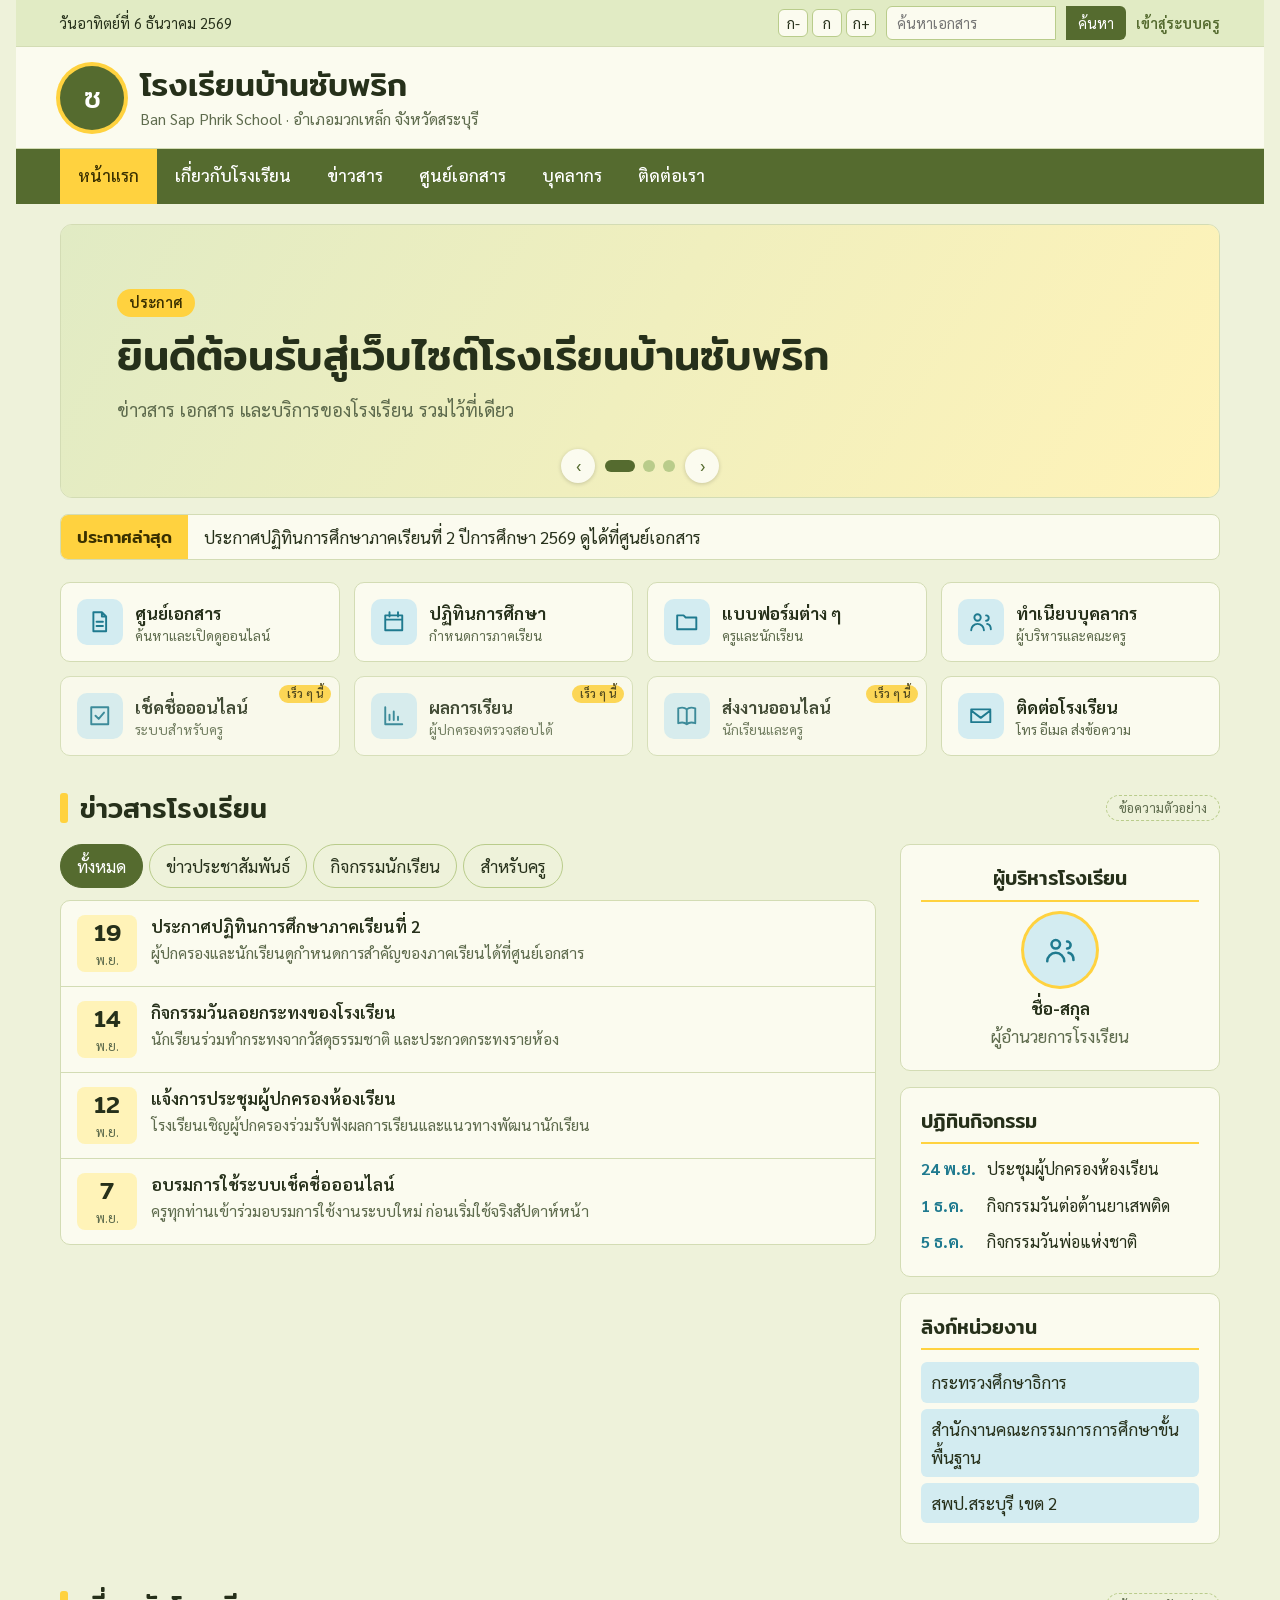
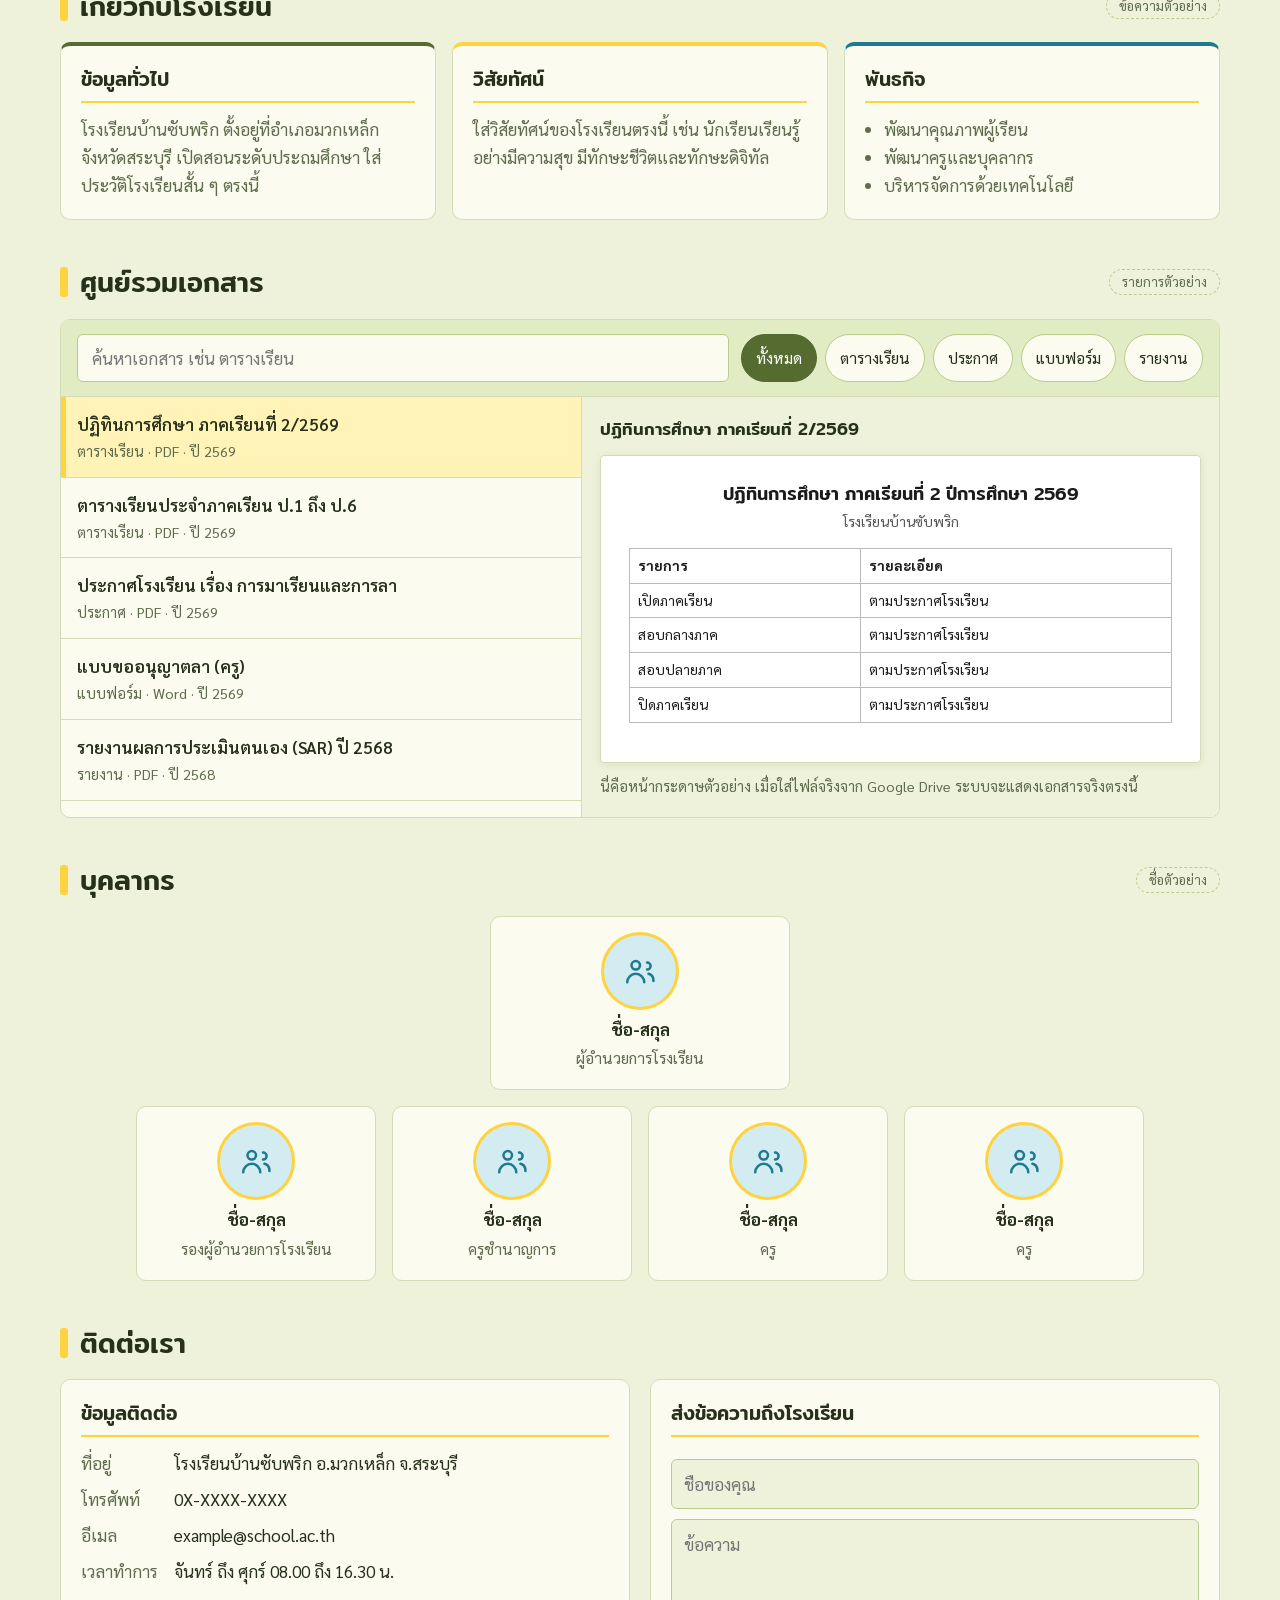
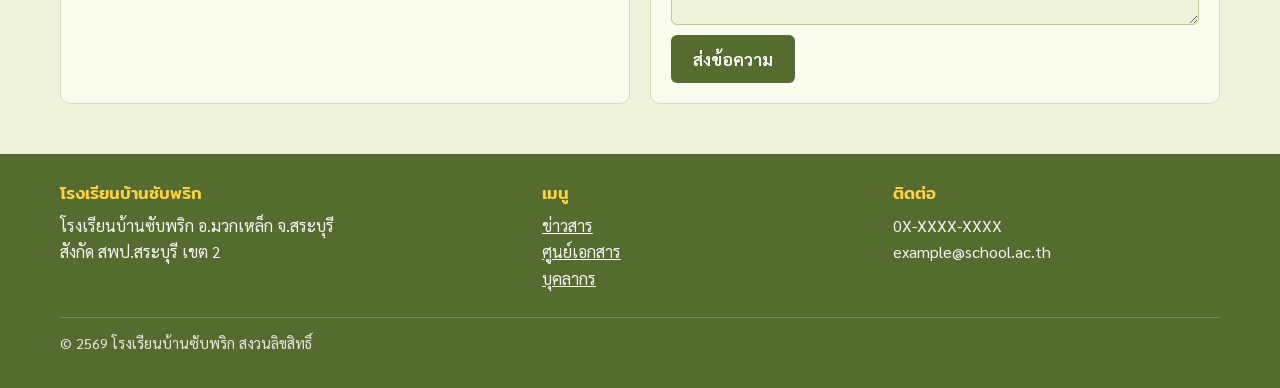
==== commit 84c56b85: "Add files via upload" ====
--- a/index.html
+++ b/index.html
@@ -222,6 +222,18 @@
 }
 @media (prefers-reduced-motion: reduce) { .slides { transition: none; } }
 @media (prefers-reduced-motion: no-preference) { html { scroll-behavior: smooth; } }
+[hidden] { display: none !important; }
+body.live .sample { display: none; }
+.crest { overflow: hidden; }
+.crest.has-logo { background: transparent; box-shadow: none; border-radius: 10px; }
+.crest img { width: 100%; height: 100%; object-fit: contain; display: block; }
+.avatar { overflow: hidden; }
+.avatar img { width: 100%; height: 100%; object-fit: cover; display: block; }
+.slide { background-size: cover; background-position: center; }
+.slide.img, .slide.img h2, .slide.img p { color: #fff; }
+.slide.img h2, .slide.img p { text-shadow: 0 1px 8px rgba(0, 0, 0, 0.55); }
+.empty-note { padding: 16px; color: var(--muted); list-style: none; }
+.staff { grid-template-columns: repeat(auto-fit, minmax(180px, 240px)); justify-content: center; }
 </style>
 
 </head>
@@ -246,10 +258,10 @@
 
 <header class="brandbar">
   <div class="wrap">
-    <span class="crest" aria-hidden="true">ซ</span>
+    <span class="crest" id="crest" aria-hidden="true">ซ</span>
     <div>
-      <h1>โรงเรียนบ้านซับพริก</h1>
-      <p>Ban Sap Phrik School · อำเภอมวกเหล็ก จังหวัดสระบุรี</p>
+      <h1 id="schoolName">โรงเรียนบ้านซับพริก</h1>
+      <p id="schoolSub">Ban Sap Phrik School · อำเภอมวกเหล็ก จังหวัดสระบุรี</p>
     </div>
   </div>
 </header>
@@ -267,11 +279,7 @@
 
 <main class="wrap" id="top">
   <div class="slider" id="slider" aria-roledescription="carousel" aria-label="ประชาสัมพันธ์">
-    <div class="slides" id="slides">
-      <div class="slide a"><span class="tag">ประกาศ</span><h2>ยินดีต้อนรับสู่เว็บไซต์โรงเรียนบ้านซับพริก</h2><p>ข่าวสาร เอกสาร และบริการของโรงเรียน รวมไว้ที่เดียว</p></div>
-      <div class="slide b"><span class="tag">ศูนย์เอกสาร</span><h2>เปิดอ่านเอกสารออนไลน์ได้ทันที</h2><p>ตารางเรียน ประกาศ และแบบฟอร์ม ค้นหาและดูได้โดยไม่ต้องดาวน์โหลด</p></div>
-      <div class="slide c"><span class="tag">กิจกรรม</span><h2>ติดตามกิจกรรมของนักเรียนและคณะครู</h2><p>ภาพและข่าวกิจกรรมล่าสุดจากโรงเรียน</p></div>
-    </div>
+    <div class="slides" id="slides"></div>
     <div class="ctl">
       <button class="arrow" type="button" id="prev" aria-label="สไลด์ก่อนหน้า">‹</button>
       <span id="dots" style="display:flex;gap:8px;align-items:center"></span>
@@ -279,7 +287,7 @@
     </div>
   </div>
 
-  <div class="ticker"><b>ประกาศล่าสุด</b><span>ประกาศปฏิทินการศึกษาภาคเรียนที่ 2 ปีการศึกษา 2569 ดูได้ที่ศูนย์เอกสาร</span></div>
+  <div class="ticker" id="ticker"><b>ประกาศล่าสุด</b><span id="tickerText">ประกาศปฏิทินการศึกษาภาคเรียนที่ 2 ปีการศึกษา 2569 ดูได้ที่ศูนย์เอกสาร</span></div>
 
   <div class="quick" id="quick"></div>
 
@@ -291,11 +299,7 @@
         <ul class="newslist" id="newslist"></ul>
       </div>
       <aside class="side">
-        <div class="card person-lg">
-          <h3>ผู้บริหารโรงเรียน</h3>
-          <div class="avatar">ผ</div>
-          <b>ชื่อ-สกุล</b><br><span style="color:var(--muted)">ผู้อำนวยการโรงเรียน</span>
-        </div>
+        <div class="card person-lg" id="dirCard"></div>
         <div class="card">
           <h3>ปฏิทินกิจกรรม</h3>
           <ul class="cal">
@@ -341,13 +345,8 @@
 
   <section id="staff">
     <div class="sec-title"><h2>บุคลากร</h2><span class="sample">ชื่อตัวอย่าง</span></div>
-    <div class="staff-top"><div class="person"><div class="avatar">ผ</div><b>ชื่อ-สกุล</b><span>ผู้อำนวยการโรงเรียน</span></div></div>
-    <div class="staff">
-      <div class="person"><div class="avatar">ร</div><b>ชื่อ-สกุล</b><span>รองผู้อำนวยการโรงเรียน</span></div>
-      <div class="person"><div class="avatar">ค</div><b>ชื่อ-สกุล</b><span>ครูชำนาญการ</span></div>
-      <div class="person"><div class="avatar">ค</div><b>ชื่อ-สกุล</b><span>ครู</span></div>
-      <div class="person"><div class="avatar">ค</div><b>ชื่อ-สกุล</b><span>ครู</span></div>
-    </div>
+    <div class="staff-top" id="staffTop"></div>
+    <div class="staff" id="staffGrid"></div>
   </section>
 
   <section id="contact">
@@ -356,10 +355,10 @@
       <div class="card">
         <h3>ข้อมูลติดต่อ</h3>
         <dl>
-          <dt>ที่อยู่</dt><dd>โรงเรียนบ้านซับพริก อ.มวกเหล็ก จ.สระบุรี</dd>
-          <dt>โทรศัพท์</dt><dd>0X-XXXX-XXXX</dd>
-          <dt>อีเมล</dt><dd>example@school.ac.th</dd>
-          <dt>เวลาทำการ</dt><dd>จันทร์ ถึง ศุกร์ 08.00 ถึง 16.30 น.</dd>
+          <dt>ที่อยู่</dt><dd id="cAddr">โรงเรียนบ้านซับพริก อ.มวกเหล็ก จ.สระบุรี</dd>
+          <dt>โทรศัพท์</dt><dd id="cPhone">0X-XXXX-XXXX</dd>
+          <dt>อีเมล</dt><dd id="cEmail">example@school.ac.th</dd>
+          <dt>เวลาทำการ</dt><dd id="cHours">จันทร์ ถึง ศุกร์ 08.00 ถึง 16.30 น.</dd>
         </dl>
       </div>
       <form class="card" id="f">
@@ -375,16 +374,64 @@
 
 <footer>
   <div class="wrap">
-    <div><h4>โรงเรียนบ้านซับพริก</h4><p>อำเภอมวกเหล็ก จังหวัดสระบุรี</p><p>สังกัด สพป.สระบุรี เขต 2</p></div>
+    <div><h4 id="fName">โรงเรียนบ้านซับพริก</h4><p id="fAddr">อำเภอมวกเหล็ก จังหวัดสระบุรี</p><p>สังกัด สพป.สระบุรี เขต 2</p></div>
     <div><h4>เมนู</h4><a href="#news">ข่าวสาร</a><a href="#docs">ศูนย์เอกสาร</a><a href="#staff">บุคลากร</a></div>
-    <div><h4>ติดต่อ</h4><p>0X-XXXX-XXXX</p><p>example@school.ac.th</p></div>
-    <div class="copy">© 2569 โรงเรียนบ้านซับพริก สงวนลิขสิทธิ์</div>
+    <div><h4>ติดต่อ</h4><p id="fPhone">0X-XXXX-XXXX</p><p id="fEmail">example@school.ac.th</p></div>
+    <div class="copy" id="fCopy">© 2569 โรงเรียนบ้านซับพริก สงวนลิขสิทธิ์</div>
   </div>
 </footer>
 
 <script>
-/* เพิ่มเอกสารจริง: ใส่ driveId (รหัสไฟล์จาก Google Drive) แล้วหน้าเว็บจะฝังไฟล์ให้ดูทันทีเมื่อวางบนโฮสต์ของโรงเรียน
-   ถ้าไม่มี driveId จะแสดงตัวอย่างหน้ากระดาษแทน */
+/* ===== เชื่อมต่อระบบหลังบ้าน =====
+   วางลิงก์ที่ได้จากหน้า "เชื่อมเว็บ" ในหลังบ้าน (ลงท้าย ?api=site) ระหว่างเครื่องหมายคำพูด */
+const API_URL = "https://script.google.com/macros/s/AKfycbwfZZ44AaNX3i_xmyd4obhjJA6XIUmrj5d44ZmEWmQIggt9syFTKr2TS2Ys19oaB-QO/exec";
+/* ตัวสำรอง: ลิงก์ CSV ของชีตเอกสาร (ใช้เมื่อยังไม่ได้ใส่ API_URL) */
+const SHEET_CSV_URL = "https://docs.google.com/spreadsheets/d/e/2PACX-1vQvbb720SzsB8VvqLLNOWqEZLf20aiIKIvsP4xBUf2fYbOeQsUYsUN5eGjBreNTmWKyaC7Tu45RoEZ9/pub?gid=0&single=true&output=csv";
+
+const $ = (s) => document.querySelector(s);
+const esc = (s) => String(s == null ? "" : s).replace(/[&<>"]/g, (c) => ({ "&": "&amp;", "<": "&lt;", ">": "&gt;", '"': "&quot;" }[c]));
+const safeUrl = (u) => (/^https?:\/\//i.test(u || "") ? u : "");
+
+/* ---------- สี ---------- */
+function hexOk(h) { return /^#[0-9a-fA-F]{6}$/.test(h || ""); }
+function rgb(h) { return [1, 3, 5].map((i) => parseInt(h.slice(i, i + 2), 16)); }
+function toHex(a) { return "#" + a.map((v) => Math.max(0, Math.min(255, Math.round(v))).toString(16).padStart(2, "0")).join(""); }
+function mix(a, b, t) { const x = rgb(a), y = rgb(b); return toHex(x.map((v, i) => v * t + y[i] * (1 - t))); }
+function lum(h) { const c = rgb(h).map((v) => { v /= 255; return v <= 0.03928 ? v / 12.92 : Math.pow((v + 0.055) / 1.055, 2.4); }); return 0.2126 * c[0] + 0.7152 * c[1] + 0.0722 * c[2]; }
+function themeVars(s) {
+  const D = { green: "#556b2f", bg: "#eef2da" };
+  const c = (k) => (hexOk(s["c_" + k]) ? s["c_" + k] : null);
+  const g = c("green"), y = c("yellow"), k = c("sky"), bg = c("bg"), su = c("surface"), ink = c("ink"), o = {};
+  if (g) { o["--green"] = g; o["--green-soft"] = mix(g, bg || D.bg, 0.12); o["--green-mid"] = mix(g, bg || D.bg, 0.35); o["--on-green"] = lum(g) > 0.45 ? "#1b2410" : "#ffffff"; }
+  if (g || bg) o["--line"] = mix(g || D.green, bg || D.bg, 0.2);
+  if (y) { o["--yellow"] = y; o["--yellow-soft"] = mix(y, "#ffffff", 0.3); o["--on-yellow"] = lum(y) > 0.3 ? "#3a3000" : "#ffffff"; }
+  if (k) { o["--sky"] = k; o["--sky-soft"] = mix(k, "#ffffff", 0.18); }
+  if (bg) o["--bg"] = bg;
+  if (su) o["--surface"] = su;
+  if (ink) { o["--ink"] = ink; o["--muted"] = mix(ink, bg || D.bg, 0.68); }
+  return o;
+}
+function styleEl(id) {
+  let el = document.getElementById(id);
+  if (!el) { el = document.createElement("style"); el.id = id; document.head.appendChild(el); }
+  return el;
+}
+function applyTheme(s) {
+  const v = themeVars(s), keys = Object.keys(v);
+  styleEl("themeStyle").textContent = keys.length ? ":root{" + keys.map((k) => k + ":" + v[k]).join(";") + "}" : "";
+  styleEl("customCss").textContent = s.custom_css || "";
+}
+
+/* ---------- ข้อมูลตัวอย่าง (ใช้เมื่อยังไม่เชื่อมหลังบ้าน) ---------- */
+const DEF = {
+  school_name: "โรงเรียนบ้านซับพริก", school_sub: "Ban Sap Phrik School · อำเภอมวกเหล็ก จังหวัดสระบุรี",
+  ticker: "ประกาศปฏิทินการศึกษาภาคเรียนที่ 2 ปีการศึกษา 2569 ดูได้ที่ศูนย์เอกสาร",
+  address: "โรงเรียนบ้านซับพริก อ.มวกเหล็ก จ.สระบุรี", phone: "0X-XXXX-XXXX", email: "example@school.ac.th", hours: "จันทร์ ถึง ศุกร์ 08.00 ถึง 16.30 น.",
+  dir_name: "ชื่อ-สกุล", dir_role: "ผู้อำนวยการโรงเรียน",
+  slide1_tag: "ประกาศ", slide1_title: "ยินดีต้อนรับสู่เว็บไซต์โรงเรียนบ้านซับพริก", slide1_text: "ข่าวสาร เอกสาร และบริการของโรงเรียน รวมไว้ที่เดียว",
+  slide2_tag: "ศูนย์เอกสาร", slide2_title: "เปิดอ่านเอกสารออนไลน์ได้ทันที", slide2_text: "ตารางเรียน ประกาศ และแบบฟอร์ม ค้นหาและดูได้โดยไม่ต้องดาวน์โหลด",
+  slide3_tag: "กิจกรรม", slide3_title: "ติดตามกิจกรรมของนักเรียนและคณะครู", slide3_text: "ภาพและข่าวกิจกรรมล่าสุดจากโรงเรียน"
+};
 const DOCS = [
   { id: 1, title: "ปฏิทินการศึกษา ภาคเรียนที่ 2/2569", cat: "ตารางเรียน", year: 2569, type: "PDF",
     sample: { h: "ปฏิทินการศึกษา ภาคเรียนที่ 2 ปีการศึกษา 2569", rows: [["เปิดภาคเรียน", "ตามประกาศโรงเรียน"], ["สอบกลางภาค", "ตามประกาศโรงเรียน"], ["สอบปลายภาค", "ตามประกาศโรงเรียน"], ["ปิดภาคเรียน", "ตามประกาศโรงเรียน"]] } },
@@ -392,33 +439,25 @@
     sample: { h: "ตารางเรียน ชั้นประถมศึกษา", rows: [["คาบ 1", "ภาษาไทย"], ["คาบ 2", "คณิตศาสตร์"], ["คาบ 3", "วิทยาศาสตร์"], ["คาบ 4", "ภาษาอังกฤษ"]] } },
   { id: 3, title: "ประกาศโรงเรียน เรื่อง การมาเรียนและการลา", cat: "ประกาศ", year: 2569, type: "PDF",
     sample: { h: "ประกาศโรงเรียนบ้านซับพริก", p: ["เรื่อง แนวปฏิบัติการมาเรียนและการลาของนักเรียน", "ผู้ปกครองแจ้งการลาต่อครูประจำชั้นก่อนหรือภายในวันที่นักเรียนขาดเรียน และแนบใบรับรองแพทย์เมื่อลาป่วยเกินสามวัน"] } },
-  { id: 4, title: "คำสั่งแต่งตั้งคณะกรรมการงานวิชาการ", cat: "ประกาศ", year: 2569, type: "PDF",
-    sample: { h: "คำสั่งโรงเรียนบ้านซับพริก", p: ["เรื่อง แต่งตั้งคณะกรรมการงานวิชาการ ปีการศึกษา 2569", "เพื่อให้การบริหารงานวิชาการเป็นไปด้วยความเรียบร้อย จึงแต่งตั้งคณะกรรมการตามรายชื่อแนบท้ายคำสั่งนี้"] } },
-  { id: 5, title: "แบบขออนุญาตลา (ครู)", cat: "แบบฟอร์ม", year: 2569, type: "Word",
+  { id: 4, title: "แบบขออนุญาตลา (ครู)", cat: "แบบฟอร์ม", year: 2569, type: "Word",
     sample: { h: "แบบขออนุญาตลา", p: ["เรียน ผู้อำนวยการโรงเรียนบ้านซับพริก", "ข้าพเจ้า ............................ ตำแหน่ง ............................ ขออนุญาตลา ............................ ตั้งแต่วันที่ ............ ถึงวันที่ ............"] } },
-  { id: 6, title: "แบบฟอร์มส่งงานและใบงานนักเรียน", cat: "แบบฟอร์ม", year: 2569, type: "Word",
-    sample: { h: "ใบงานนักเรียน", p: ["ชื่อ ............................ ชั้น ........ เลขที่ ........", "เรื่อง ............................", "คำชี้แจง ให้นักเรียนทำตามคำสั่งในแต่ละข้อให้ครบถ้วน"] } },
-  { id: 7, title: "รายงานผลการประเมินตนเอง (SAR) ปี 2568", cat: "รายงาน", year: 2568, type: "PDF",
-    sample: { h: "รายงานผลการประเมินตนเองของสถานศึกษา", p: ["ปีการศึกษา 2568", "สรุปผลการดำเนินงานตามมาตรฐานการศึกษาของสถานศึกษา และแนวทางพัฒนาในปีถัดไป"] } },
-  { id: 8, title: "แผนปฏิบัติการประจำปี 2569", cat: "รายงาน", year: 2569, type: "Excel",
-    sample: { h: "แผนปฏิบัติการประจำปี 2569", rows: [["งานวิชาการ", "พัฒนาการอ่านออกเขียนได้"], ["งานบุคคล", "พัฒนาครูด้านดิจิทัล"], ["งานงบประมาณ", "ติดตามการใช้จ่าย"], ["งานทั่วไป", "ปรับปรุงอาคารสถานที่"]] } }
+  { id: 5, title: "รายงานผลการประเมินตนเอง (SAR) ปี 2568", cat: "รายงาน", year: 2568, type: "PDF",
+    sample: { h: "รายงานผลการประเมินตนเองของสถานศึกษา", p: ["ปีการศึกษา 2568", "สรุปผลการดำเนินงานตามมาตรฐานการศึกษาของสถานศึกษา และแนวทางพัฒนาในปีถัดไป"] } }
 ];
-const CATS = ["ทั้งหมด", "ตารางเรียน", "ประกาศ", "แบบฟอร์ม", "รายงาน"];
-const NEWS = {
-  "ข่าวประชาสัมพันธ์": [
-    ["19", "พ.ย.", "ประกาศปฏิทินการศึกษาภาคเรียนที่ 2", "ผู้ปกครองและนักเรียนดูกำหนดการสำคัญของภาคเรียนได้ที่ศูนย์เอกสาร"],
-    ["12", "พ.ย.", "แจ้งการประชุมผู้ปกครองห้องเรียน", "โรงเรียนเชิญผู้ปกครองร่วมรับฟังผลการเรียนและแนวทางพัฒนานักเรียน"],
-    ["5", "พ.ย.", "ประกาศแนวปฏิบัติการมาเรียนและการลา", "ผู้ปกครองแจ้งการลาต่อครูประจำชั้นตามแนวปฏิบัติใหม่"]
-  ],
-  "กิจกรรมนักเรียน": [
-    ["14", "พ.ย.", "กิจกรรมวันลอยกระทงของโรงเรียน", "นักเรียนร่วมทำกระทงจากวัสดุธรรมชาติ และประกวดกระทงรายห้อง"],
-    ["30", "ต.ค.", "กิจกรรมวันออกพรรษา", "นักเรียนร่วมทำบุญและกิจกรรมจิตอาสาในชุมชน"]
-  ],
-  "สำหรับครู": [
-    ["7", "พ.ย.", "อบรมการใช้ระบบเช็คชื่อออนไลน์", "ครูทุกท่านเข้าร่วมอบรมการใช้งานระบบใหม่ ก่อนเริ่มใช้จริงสัปดาห์หน้า"],
-    ["1", "พ.ย.", "ส่งแผนการจัดการเรียนรู้ประจำภาคเรียน", "ครูส่งแผนภายในกำหนดผ่านศูนย์เอกสารของโรงเรียน"]
-  ]
-};
+let NEWS = [
+  { date: "2026-11-19", cat: "ข่าวประชาสัมพันธ์", title: "ประกาศปฏิทินการศึกษาภาคเรียนที่ 2", text: "ผู้ปกครองและนักเรียนดูกำหนดการสำคัญของภาคเรียนได้ที่ศูนย์เอกสาร" },
+  { date: "2026-11-12", cat: "ข่าวประชาสัมพันธ์", title: "แจ้งการประชุมผู้ปกครองห้องเรียน", text: "โรงเรียนเชิญผู้ปกครองร่วมรับฟังผลการเรียนและแนวทางพัฒนานักเรียน" },
+  { date: "2026-11-14", cat: "กิจกรรมนักเรียน", title: "กิจกรรมวันลอยกระทงของโรงเรียน", text: "นักเรียนร่วมทำกระทงจากวัสดุธรรมชาติ และประกวดกระทงรายห้อง" },
+  { date: "2026-11-07", cat: "สำหรับครู", title: "อบรมการใช้ระบบเช็คชื่อออนไลน์", text: "ครูทุกท่านเข้าร่วมอบรมการใช้งานระบบใหม่ ก่อนเริ่มใช้จริงสัปดาห์หน้า" }
+];
+let STAFF = [
+  { name: "ชื่อ-สกุล", role: "รองผู้อำนวยการโรงเรียน", photo: "" }, { name: "ชื่อ-สกุล", role: "ครูชำนาญการ", photo: "" },
+  { name: "ชื่อ-สกุล", role: "ครู", photo: "" }, { name: "ชื่อ-สกุล", role: "ครู", photo: "" }
+];
+let SETTINGS = {};
+let live = false;
+const get = (k) => (Object.prototype.hasOwnProperty.call(SETTINGS, k) ? String(SETTINGS[k]) : (DEF[k] || ""));
+
 const ICONS = {
   doc: "M6 3h8l4 4v14H6z M14 3v4h4 M9 12h6 M9 16h6",
   cal: "M4 6h16v14H4z M4 10h16 M8 3v4 M16 3v4",
@@ -439,12 +478,53 @@
   { t: "ส่งงานออนไลน์", s: "นักเรียนและครู", i: "book", soon: true },
   { t: "ติดต่อโรงเรียน", s: "โทร อีเมล ส่งข้อความ", i: "mail", href: "#contact" }
 ];
-
-const $ = (s) => document.querySelector(s);
-const esc = (s) => String(s).replace(/[&<>"]/g, (c) => ({ "&": "&amp;", "<": "&lt;", ">": "&gt;", '"': "&quot;" }[c]));
 const icon = (k) => `<svg class="ic" viewBox="0 0 24 24" aria-hidden="true"><path d="${ICONS[k]}"/></svg>`;
 
-/* header: today, font size */
+/* ---------- วันที่ ---------- */
+const TH_MON = ["ม.ค.", "ก.พ.", "มี.ค.", "เม.ย.", "พ.ค.", "มิ.ย.", "ก.ค.", "ส.ค.", "ก.ย.", "ต.ค.", "พ.ย.", "ธ.ค."];
+function parseDate(s) {
+  s = String(s || "").trim();
+  let m = s.match(/^(\d{4})-(\d{1,2})-(\d{1,2})/), y, mo, d;
+  if (m) { y = +m[1]; mo = +m[2]; d = +m[3]; }
+  else if ((m = s.match(/^(\d{1,2})\/(\d{1,2})\/(\d{4})/))) { d = +m[1]; mo = +m[2]; y = +m[3]; }
+  else return null;
+  if (y > 2400) y -= 543;
+  if (mo < 1 || mo > 12 || d < 1 || d > 31) return null;
+  return { y, mo, d, key: y * 10000 + mo * 100 + d };
+}
+
+/* ---------- สไลด์ ---------- */
+let si = 0, timer = null, slides = [];
+function drawDots() {
+  $("#dots").innerHTML = slides.map((_, i) => `<button class="dot" type="button" data-i="${i}" aria-label="สไลด์ที่ ${i + 1}" aria-current="${i === si}"></button>`).join("");
+  $("#slides").style.transform = `translateX(-${si * 100}%)`;
+}
+function go(i) { if (!slides.length) return; si = (i + slides.length) % slides.length; drawDots(); }
+function setSlides(list) {
+  const box = $("#slides");
+  box.innerHTML = list.map((s, i) => `<div class="slide ${"abc"[i % 3]}${s.img ? " img" : ""}" data-img="${esc(s.img)}">${s.tag ? `<span class="tag">${esc(s.tag)}</span>` : ""}<h2>${esc(s.title)}</h2>${s.text ? `<p>${esc(s.text)}</p>` : ""}</div>`).join("");
+  slides = Array.from(box.children);
+  slides.forEach((el) => {
+    const u = el.dataset.img;
+    if (u) el.style.backgroundImage = `linear-gradient(90deg,rgba(18,26,8,.7),rgba(18,26,8,.12)),url(${JSON.stringify(u)})`;
+  });
+  si = 0;
+  $("#slider").hidden = !slides.length;
+  $(".slider .ctl").style.display = slides.length > 1 ? "flex" : "none";
+  drawDots();
+}
+$("#prev").addEventListener("click", () => go(si - 1));
+$("#next").addEventListener("click", () => go(si + 1));
+$("#dots").addEventListener("click", (e) => { const b = e.target.closest("[data-i]"); if (b) go(Number(b.dataset.i)); });
+if (!window.matchMedia("(prefers-reduced-motion: reduce)").matches) {
+  const start = () => { clearInterval(timer); timer = setInterval(() => go(si + 1), 6000); };
+  const stop = () => { clearInterval(timer); };
+  $("#slider").addEventListener("mouseenter", stop); $("#slider").addEventListener("mouseleave", start);
+  $("#slider").addEventListener("focusin", stop); $("#slider").addEventListener("focusout", start);
+  start();
+}
+
+/* ---------- ส่วนหัว ตัวอักษร ---------- */
 try { $("#today").textContent = new Date().toLocaleDateString("th-TH", { weekday: "long", day: "numeric", month: "long", year: "numeric" }); } catch (e) {}
 let fs = 0;
 document.querySelectorAll("[data-fs]").forEach((b) => b.addEventListener("click", () => {
@@ -453,68 +533,101 @@
   document.documentElement.style.setProperty("--fs", String(1 + fs * 0.1));
 }));
 
-/* slider */
-let si = 0, timer = null;
-const slides = document.querySelectorAll("#slides .slide");
-function drawDots() {
-  $("#dots").innerHTML = [...slides].map((_, i) => `<button class="dot" type="button" data-i="${i}" aria-label="สไลด์ที่ ${i + 1}" aria-current="${i === si}"></button>`).join("");
-  $("#slides").style.transform = `translateX(-${si * 100}%)`;
-}
-function go(i) { si = (i + slides.length) % slides.length; drawDots(); }
-$("#prev").addEventListener("click", () => go(si - 1));
-$("#next").addEventListener("click", () => go(si + 1));
-$("#dots").addEventListener("click", (e) => { const b = e.target.closest("[data-i]"); if (b) go(Number(b.dataset.i)); });
-if (!window.matchMedia("(prefers-reduced-motion: reduce)").matches) {
-  const start = () => { timer = setInterval(() => go(si + 1), 6000); };
-  const stop = () => { clearInterval(timer); };
-  $("#slider").addEventListener("mouseenter", stop); $("#slider").addEventListener("mouseleave", start);
-  $("#slider").addEventListener("focusin", stop); $("#slider").addEventListener("focusout", start);
-  start();
-}
-drawDots();
-
-/* quick links */
+/* ---------- ลิงก์ด่วน ---------- */
 $("#quick").innerHTML = QUICK.map((q, n) => q.soon
   ? `<div class="q soon"><span class="ico">${icon(q.i)}</span><span><b>${esc(q.t)}</b><small>${esc(q.s)}</small></span><span class="badge">เร็ว ๆ นี้</span></div>`
   : `<a class="q" href="${q.href}" data-n="${n}"><span class="ico">${icon(q.i)}</span><span><b>${esc(q.t)}</b><small>${esc(q.s)}</small></span></a>`).join("");
 
-/* news tabs */
-let tab = Object.keys(NEWS)[0];
+/* ---------- ข่าว ---------- */
+let tab = "ทั้งหมด";
 function drawNews() {
-  $("#tabs").innerHTML = Object.keys(NEWS).map((k) => `<button class="tab" type="button" role="tab" aria-selected="${k === tab}" data-k="${esc(k)}">${esc(k)}</button>`).join("");
-  $("#newslist").innerHTML = NEWS[tab].map((n) => `<li><div class="date"><b>${esc(n[0])}</b><span>${esc(n[1])}</span></div><div><h3>${esc(n[2])}</h3><p>${esc(n[3])}</p></div></li>`).join("");
+  const cats = ["ทั้งหมด"].concat(Array.from(new Set(NEWS.map((n) => n.cat).filter(Boolean))));
+  if (!cats.includes(tab)) tab = "ทั้งหมด";
+  $("#tabs").innerHTML = cats.length > 2 ? cats.map((k) => `<button class="tab" type="button" role="tab" aria-selected="${k === tab}" data-k="${esc(k)}">${esc(k)}</button>`).join("") : "";
+  const list = NEWS.filter((n) => tab === "ทั้งหมด" || n.cat === tab).slice().sort((a, b) => {
+    const x = parseDate(a.date), y = parseDate(b.date);
+    return (y ? y.key : 0) - (x ? x.key : 0);
+  });
+  $("#newslist").innerHTML = list.length ? list.map((n) => {
+    const p = parseDate(n.date);
+    const box = p ? `<b>${p.d}</b><span>${TH_MON[p.mo - 1]}</span>` : `<b>•</b><span>${esc(String(n.date || "").slice(0, 8))}</span>`;
+    return `<li><div class="date">${box}</div><div><h3>${esc(n.title)}</h3>${n.text ? `<p>${esc(n.text)}</p>` : ""}</div></li>`;
+  }).join("") : `<li class="empty-note">ยังไม่มีข่าว</li>`;
 }
 $("#tabs").addEventListener("click", (e) => { const b = e.target.closest("[data-k]"); if (b) { tab = b.dataset.k; drawNews(); } });
-drawNews();
-
-/* document center */
+
+/* ---------- บุคลากร ---------- */
+const personIcon = `<svg class="ic" viewBox="0 0 24 24" aria-hidden="true" style="width:34px;height:34px"><path d="${ICONS.users}"/></svg>`;
+const avatar = (photo) => (safeUrl(photo) ? `<img src="${esc(safeUrl(photo))}" alt="" referrerpolicy="no-referrer">` : personIcon);
+function drawPeople() {
+  const name = get("dir_name"), role = get("dir_role"), photo = get("dir_photo");
+  $("#dirCard").innerHTML = `<h3>ผู้บริหารโรงเรียน</h3><div class="avatar">${avatar(photo)}</div><b>${esc(name)}</b><br><span style="color:var(--muted)">${esc(role)}</span>`;
+  $("#staffTop").innerHTML = `<div class="person"><div class="avatar">${avatar(photo)}</div><b>${esc(name)}</b><span>${esc(role)}</span></div>`;
+  $("#staffGrid").innerHTML = STAFF.length
+    ? STAFF.map((p) => `<div class="person"><div class="avatar">${avatar(p.photo)}</div><b>${esc(p.name)}</b><span>${esc(p.role)}</span></div>`).join("")
+    : "";
+}
+
+/* ---------- ใส่ค่าจากหลังบ้าน ---------- */
+function applySettings() {
+  const name = get("school_name") || DEF.school_name;
+  document.title = name;
+  $("#schoolName").textContent = name;
+  $("#schoolSub").textContent = get("school_sub");
+  $("#schoolSub").hidden = !get("school_sub");
+  $("#fName").textContent = name;
+  $("#fAddr").textContent = get("address");
+  $("#fCopy").textContent = `© ${new Date().getFullYear() + 543} ${name} สงวนลิขสิทธิ์`;
+  $("#tickerText").textContent = get("ticker");
+  $("#ticker").hidden = !get("ticker");
+  $("#cAddr").textContent = get("address");
+  $("#cPhone").textContent = get("phone"); $("#fPhone").textContent = get("phone");
+  $("#cEmail").textContent = get("email"); $("#fEmail").textContent = get("email");
+  $("#cHours").textContent = get("hours");
+  const crest = $("#crest"), logo = safeUrl(get("logo"));
+  if (logo) { crest.innerHTML = `<img src="${esc(logo)}" alt="โลโก้ ${esc(name)}" referrerpolicy="no-referrer">`; crest.classList.add("has-logo"); }
+  else { crest.textContent = "ซ"; crest.classList.remove("has-logo"); }
+  const list = [];
+  [1, 2, 3].forEach((n) => {
+    const s = { tag: get("slide" + n + "_tag"), title: get("slide" + n + "_title"), text: get("slide" + n + "_text"), img: safeUrl(get("slide" + n + "_img")) };
+    if (s.title || s.img) list.push(s);
+  });
+  setSlides(list);
+  drawPeople();
+  applyTheme(SETTINGS);
+}
+
+/* ---------- เอกสาร ---------- */
+const BASE_CATS = ["ตารางเรียน", "ประกาศ", "แบบฟอร์ม", "รายงาน"];
 let cat = "ทั้งหมด", query = "", current = DOCS[0].id;
 const visible = () => DOCS.filter((d) => (cat === "ทั้งหมด" || d.cat === cat) && d.title.includes(query.trim()));
 function drawChips() {
-  $("#chips").innerHTML = CATS.map((c) => `<button class="chip" type="button" aria-pressed="${c === cat}" data-c="${esc(c)}">${esc(c)}</button>`).join("");
+  const cats = ["ทั้งหมด"].concat(BASE_CATS, Array.from(new Set(DOCS.map((d) => d.cat).filter((c) => c && !BASE_CATS.includes(c)))));
+  $("#chips").innerHTML = cats.map((c) => `<button class="chip" type="button" aria-pressed="${c === cat}" data-c="${esc(c)}">${esc(c)}</button>`).join("");
 }
 function drawList() {
   const items = visible();
   if (!items.some((d) => d.id === current) && items.length) current = items[0].id;
   $("#list").innerHTML = items.length
-    ? items.map((d) => `<li><button type="button" data-id="${d.id}" aria-current="${d.id === current}"><span class="t">${esc(d.title)}</span><span class="m">${esc(d.cat)} · ${esc(d.type)} · ปี ${d.year}</span></button></li>`).join("")
-    : `<li class="empty">ไม่พบเอกสารที่ค้นหา ลองเปลี่ยนคำค้นหรือเลือกหมวดอื่น</li>`;
+    ? items.map((d) => `<li><button type="button" data-id="${d.id}" aria-current="${d.id === current}"><span class="t">${esc(d.title)}</span><span class="m">${esc(d.cat)} · ${esc(d.type)} · ปี ${esc(d.year)}</span></button></li>`).join("")
+    : `<li class="empty">${DOCS.length ? "ไม่พบเอกสารที่ค้นหา ลองเปลี่ยนคำค้นหรือเลือกหมวดอื่น" : "ยังไม่มีเอกสารในระบบ"}</li>`;
   drawPreview();
 }
 function drawPreview() {
   const d = DOCS.find((x) => x.id === current), box = $("#preview");
   if (!d || !visible().length) { box.innerHTML = ""; return; }
+  const id = d.driveId ? encodeURIComponent(d.driveId) : "";
   let page;
-  if (d.driveId) {
-    page = `<iframe class="paper" style="padding:0;border:0;min-height:380px" src="https://drive.google.com/file/d/${encodeURIComponent(d.driveId)}/preview" title="${esc(d.title)}"></iframe>`;
+  if (id) {
+    page = `<iframe class="paper" style="padding:0;border:0;min-height:380px" src="https://drive.google.com/file/d/${id}/preview" title="${esc(d.title)}"></iframe>`;
   } else {
-    const s = d.sample || { h: d.title, p: ["ยังไม่ได้ใส่รหัสไฟล์ในชีต"] };
+    const s = d.sample || { h: d.title, p: ["เอกสารนี้ยังไม่มีไฟล์แนบ"] };
     const body = s.rows
       ? `<table><tr><th>รายการ</th><th>รายละเอียด</th></tr>${s.rows.map((r) => `<tr><td>${esc(r[0])}</td><td>${esc(r[1])}</td></tr>`).join("")}</table>`
       : s.p.map((t) => `<p>${esc(t)}</p>`).join("");
-    page = `<div class="paper"><h4>${esc(s.h)}</h4><p class="sub">โรงเรียนบ้านซับพริก</p>${body}</div>`;
+    page = `<div class="paper"><h4>${esc(s.h)}</h4><p class="sub">${esc(get("school_name") || DEF.school_name)}</p>${body}</div>`;
   }
-  box.innerHTML = `<div class="preview-bar"><b>${esc(d.title)}</b>${d.driveId ? `<a href="https://drive.google.com/file/d/${encodeURIComponent(d.driveId)}/view" target="_blank" rel="noopener">เปิดเต็มหน้าจอ</a>` : ""}</div>${page}${d.driveId ? "" : `<p class="hint">นี่คือหน้ากระดาษตัวอย่าง เมื่อใส่ไฟล์จริงจาก Google Drive ระบบจะแสดงเอกสารจริงตรงนี้</p>`}`;
+  box.innerHTML = `<div class="preview-bar"><b>${esc(d.title)}</b>${id ? `<a href="https://drive.google.com/file/d/${id}/view" target="_blank" rel="noopener">เปิดเต็มหน้าจอ</a>` : ""}</div>${page}${id || !d.sample ? "" : `<p class="hint">นี่คือหน้ากระดาษตัวอย่าง เมื่อใส่ไฟล์จริงจาก Google Drive ระบบจะแสดงเอกสารจริงตรงนี้</p>`}`;
 }
 function setFilter(c, q) { cat = c; query = q; $("#q").value = q; drawChips(); drawList(); }
 $("#chips").addEventListener("click", (e) => { const b = e.target.closest("[data-c]"); if (b) { cat = b.dataset.c; drawChips(); drawList(); } });
@@ -525,14 +638,36 @@
   const q = QUICK[Number(a.dataset.n)];
   if (a.getAttribute("href") === "#docs") setFilter(q.cat || "ทั้งหมด", "");
 });
-$("#gsearch").addEventListener("submit", (e) => {
-  e.preventDefault();
-  setFilter("ทั้งหมด", $("#gq").value);
-  $("#docs").scrollIntoView();
-});
+$("#gsearch").addEventListener("submit", (e) => { e.preventDefault(); setFilter("ทั้งหมด", $("#gq").value); $("#docs").scrollIntoView(); });
 $("#f").addEventListener("submit", (e) => { e.preventDefault(); $("#sent").hidden = false; });
-/* เชื่อมชีต: วางลิงก์ CSV ที่ได้จาก Google Sheets (ไฟล์ > แชร์ > เผยแพร่ไปยังเว็บ) ระหว่างเครื่องหมายคำพูดด้านล่าง */
-const SHEET_CSV_URL = "https://docs.google.com/spreadsheets/d/e/2PACX-1vQvbb720SzsB8VvqLLNOWqEZLf20aiIKIvsP4xBUf2fYbOeQsUYsUN5eGjBreNTmWKyaC7Tu45RoEZ9/pub?gid=0&single=true&output=csv";
+
+/* ---------- โหลดข้อมูลจริง ---------- */
+function setDocs(list) {
+  DOCS.length = 0;
+  list.forEach((r, i) => DOCS.push({ id: i + 1, title: r.title || "", cat: r.cat || "", year: r.year || "", type: r.type || "", driveId: r.fileId || "" }));
+  current = DOCS.length ? DOCS[0].id : 0; cat = "ทั้งหมด"; query = ""; $("#q").value = "";
+  drawChips(); drawList();
+}
+function applySite(data) {
+  live = true; document.body.classList.add("live");
+  SETTINGS = data.settings || {};
+  NEWS = data.news || []; STAFF = data.staff || [];
+  applySettings(); drawNews(); setDocs(data.docs || []);
+}
+const CACHE_KEY = "sp_site_v1";
+async function loadLive() {
+  if (API_URL) {
+    try { const c = localStorage.getItem(CACHE_KEY); if (c) applySite(JSON.parse(c)); } catch (e) {}
+    try {
+      const res = await fetch(API_URL + (API_URL.indexOf("?") >= 0 ? "&" : "?") + "api=site");
+      const data = await res.json();
+      if (data && data.settings) { applySite(data); try { localStorage.setItem(CACHE_KEY, JSON.stringify(data)); } catch (e) {} }
+    } catch (e) { /* ใช้ข้อมูลที่มีอยู่ต่อ */ }
+    return;
+  }
+  loadCsv();
+}
+/* ตัวสำรอง: อ่านรายการเอกสารจากชีตที่เผยแพร่เป็น CSV */
 function parseCSV(t) {
   const rows = []; let row = [], cur = "", q = false;
   for (let i = 0; i < t.length; i++) {
@@ -546,19 +681,19 @@
   if (cur !== "" || row.length) { row.push(cur); rows.push(row); }
   return rows;
 }
-async function loadSheet() {
+async function loadCsv() {
   if (!SHEET_CSV_URL) return;
   try {
     const res = await fetch(SHEET_CSV_URL);
     const rows = parseCSV(await res.text()).slice(1).filter((r) => r[0] && r[0].trim());
     if (!rows.length) return;
-    DOCS.length = 0;
-    rows.forEach((r, i) => DOCS.push({ id: i + 1, title: r[0].trim(), cat: (r[1] || "").trim(), year: (r[2] || "").trim(), type: (r[3] || "").trim(), driveId: (r[4] || "").trim() }));
-    current = DOCS[0].id; cat = "ทั้งหมด"; query = ""; $("#q").value = "";
-    drawChips(); drawList();
-  } catch (e) { /* ใช้รายการตัวอย่างต่อไปถ้าอ่านชีตไม่ได้ */ }
-}
-drawChips(); drawList(); loadSheet();
+    setDocs(rows.map((r) => ({ title: r[0].trim(), cat: (r[1] || "").trim(), year: (r[2] || "").trim(), type: (r[3] || "").trim(), fileId: (r[4] || "").trim() })));
+  } catch (e) { /* ใช้รายการตัวอย่างต่อไป */ }
+}
+
+/* เริ่มต้น */
+applySettings(); drawNews(); drawChips(); drawList();
+loadLive();
 </script>
 
 </body>
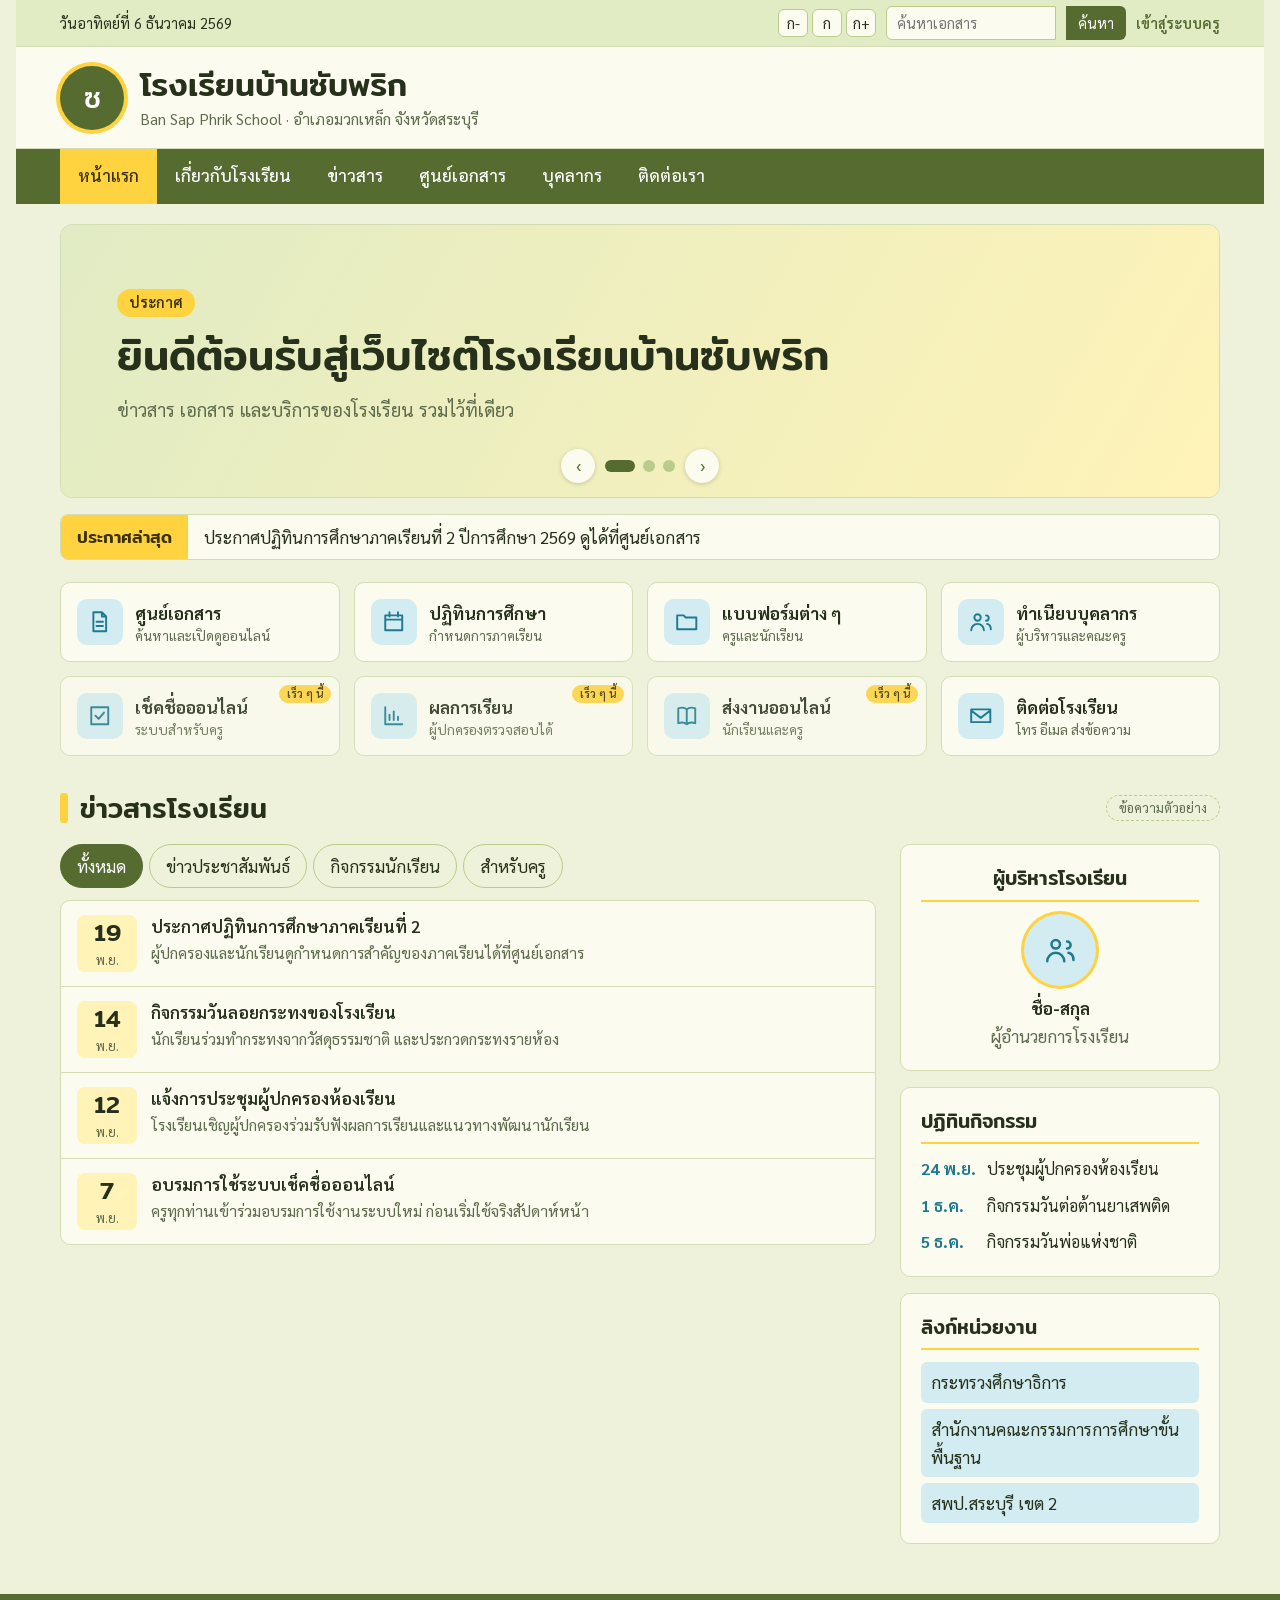
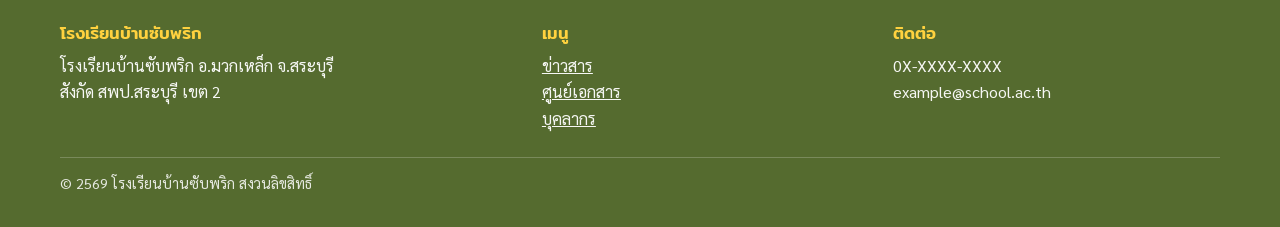
==== commit 4cf4b050: "Add files via upload" ====
--- a/index.html
+++ b/index.html
@@ -5,239 +5,9 @@
 <meta name="viewport" content="width=device-width, initial-scale=1, viewport-fit=cover">
 <title>โรงเรียนบ้านซับพริก</title>
 <link rel="stylesheet" href="https://fonts.googleapis.com/css2?family=Mitr:wght@400;500&family=Sarabun:wght@400;500;600&display=swap">
-<style>
-/* Layout (government school portal): utility bar, brand banner, nav bar, slider, notice ticker,
-   quick-link grid, news + sidebar, about, document center, staff, contact, footer. Soft green / yellow / white. */
-:root {
-  --bg: #eef2da;
-  --surface: #fbfbef;
-  --ink: #26301a;
-  --muted: #5e6b4d;
-  --line: #d3dcb4;
-  --green: #556b2f;
-  --on-green: #ffffff;
-  --green-soft: #e1ebc4;
-  --green-mid: #b9cc8b;
-  --yellow: #ffd23f;
-  --yellow-soft: #fff3b8;
-  --on-yellow: #3a3000;
-  --sky: #1f7a8f;
-  --sky-soft: #d3ecf1;
-  --font-display: "Mitr", "Sarabun", system-ui, sans-serif;
-  --font-body: "Sarabun", system-ui, sans-serif;
-  --fs: 1;
-}
-@media (prefers-color-scheme: dark) {
-  :root:not([data-theme="light"]) {
-    --bg: #141b0e; --surface: #1c2614; --ink: #eaf0d8; --muted: #a8b590; --line: #2f3d21;
-    --green: #a8c46a; --on-green: #162008; --green-soft: #28351a; --green-mid: #3d5126;
-    --yellow: #ffd23f; --yellow-soft: #3a3410; --on-yellow: #2a2204;
-    --sky: #6cc4d6; --sky-soft: #16343b;
-    color-scheme: dark;
-  }
-}
-:root[data-theme="dark"] {
-  --bg: #141b0e; --surface: #1c2614; --ink: #eaf0d8; --muted: #a8b590; --line: #2f3d21;
-  --green: #a8c46a; --on-green: #162008; --green-soft: #28351a; --green-mid: #3d5126;
-  --yellow: #ffd23f; --yellow-soft: #3a3410; --on-yellow: #2a2204;
-  --sky: #6cc4d6; --sky-soft: #16343b;
-  color-scheme: dark;
-}
-* { box-sizing: border-box; }
-body {
-  background: var(--bg); color: var(--ink);
-  font-family: var(--font-body); font-size: calc(17px * var(--fs)); line-height: 1.65; margin: 0;
-  padding-left: max(16px, env(safe-area-inset-left, 0px));
-  padding-right: max(16px, env(safe-area-inset-right, 0px));
-}
-h1, h2, h3, h4 { font-family: var(--font-display); font-weight: 500; line-height: 1.35; margin: 0; text-wrap: balance; }
-a { color: inherit; }
-:focus-visible { outline: 3px solid var(--yellow); outline-offset: 2px; box-shadow: 0 0 0 5px var(--green); }
-.wrap { max-width: 1160px; margin: 0 auto; }
-svg.ic { width: 1.5em; height: 1.5em; fill: none; stroke: currentColor; stroke-width: 1.8; stroke-linecap: round; stroke-linejoin: round; flex: none; }
-
-/* utility bar */
-.util { background: var(--green-soft); border-bottom: 1px solid var(--line); font-size: 0.86em; }
-.util .wrap { display: flex; gap: 12px 20px; align-items: center; justify-content: space-between; flex-wrap: wrap; padding-block: 6px; }
-.util .right { display: flex; gap: 10px; align-items: center; flex-wrap: wrap; }
-.fsz { display: flex; gap: 4px; }
-.fsz button { font: inherit; width: 30px; height: 28px; border-radius: 6px; border: 1px solid var(--green-mid); background: var(--surface); color: var(--ink); cursor: pointer; }
-.search { display: flex; }
-.search input { font: inherit; width: 170px; max-width: 100%; padding: 4px 10px; border: 1px solid var(--green-mid); border-radius: 6px 0 0 6px; background: var(--surface); color: var(--ink); min-width: 0; }
-.search button { font: inherit; padding: 4px 12px; border: 0; background: var(--green); color: var(--on-green); border-radius: 0 6px 6px 0; cursor: pointer; }
-.login { text-decoration: none; font-weight: 600; color: var(--green); }
-
-/* brand banner */
-.brandbar { background: var(--surface); border-bottom: 1px solid var(--line); }
-.brandbar .wrap { display: flex; align-items: center; gap: 16px; padding-block: 16px; }
-.crest { width: 64px; height: 64px; border-radius: 50%; background: var(--green); color: var(--on-green); display: grid; place-items: center; font-family: var(--font-display); font-size: 30px; flex: none; box-shadow: 0 0 0 4px var(--yellow); }
-.brandbar h1 { font-size: clamp(22px, 4vw, 32px); }
-.brandbar p { margin: 0; color: var(--muted); font-size: 0.92em; }
-
-/* nav */
-.nav { background: var(--green); position: sticky; top: env(safe-area-inset-top, 0px); z-index: 6; }
-body::before { content: ""; position: fixed; inset: 0 0 auto; height: env(safe-area-inset-top, 0px); z-index: 10; background: var(--green); }
-.nav .wrap { display: flex; overflow-x: auto; }
-.nav a { color: var(--on-green); text-decoration: none; padding: 12px 18px; white-space: nowrap; font-weight: 500; border-bottom: 3px solid transparent; }
-.nav a:hover, .nav a.on { background: var(--yellow); color: var(--on-yellow); }
-
-/* slider */
-.slider { position: relative; margin-top: 20px; border-radius: 12px; overflow: hidden; border: 1px solid var(--line); }
-.slides { display: flex; transition: transform 0.5s ease; }
-.slide { flex: 0 0 100%; min-width: 0; padding: clamp(28px, 6vw, 64px) clamp(20px, 5vw, 56px) clamp(56px, 8vw, 72px); min-height: 250px; display: flex; flex-direction: column; justify-content: center; gap: 10px; }
-.slide.a { background: linear-gradient(120deg, var(--green-soft), var(--yellow-soft)); }
-.slide.b { background: linear-gradient(120deg, var(--yellow-soft), var(--sky-soft)); }
-.slide.c { background: linear-gradient(120deg, var(--sky-soft), var(--green-soft)); }
-.slide h2 { font-size: clamp(24px, 4.6vw, 42px); max-width: 18em; }
-.slide p { margin: 0; max-width: 34em; color: var(--muted); font-size: 1.1em; }
-.slide .tag { align-self: flex-start; background: var(--yellow); color: var(--on-yellow); font-weight: 600; font-size: 0.85em; padding: 2px 12px; border-radius: 999px; }
-.slider .ctl { position: absolute; bottom: 14px; left: 0; right: 0; display: flex; justify-content: center; align-items: center; gap: 10px; }
-.slider .ctl button { font: inherit; border: 0; cursor: pointer; }
-.dot { width: 12px; height: 12px; border-radius: 50%; background: var(--green-mid); padding: 0; }
-.dot[aria-current="true"] { background: var(--green); width: 30px; border-radius: 6px; }
-.arrow { width: 34px; height: 34px; border-radius: 50%; background: var(--surface); color: var(--green); font-size: 1.2em; box-shadow: 0 1px 4px rgba(0,0,0,0.18); }
-
-/* ticker */
-.ticker { display: flex; margin-top: 16px; border: 1px solid var(--line); border-radius: 8px; overflow: hidden; background: var(--surface); }
-.ticker b { background: var(--yellow); color: var(--on-yellow); padding: 8px 16px; font-family: var(--font-display); font-weight: 500; white-space: nowrap; }
-.ticker span { padding: 8px 16px; min-width: 0; overflow: hidden; text-overflow: ellipsis; white-space: nowrap; }
-
-/* quick links */
-.quick { display: grid; grid-template-columns: repeat(4, 1fr); gap: 14px; margin-top: 22px; }
-.q { display: flex; align-items: center; gap: 12px; padding: 16px; background: var(--surface); border: 1px solid var(--line); border-radius: 10px; text-decoration: none; position: relative; min-width: 0; font: inherit; color: var(--ink); text-align: left; }
-.q .ico { width: 46px; height: 46px; border-radius: 10px; background: var(--sky-soft); color: var(--sky); display: grid; place-items: center; flex: none; }
-.q:hover { border-color: var(--green); }
-.q small { display: block; color: var(--muted); font-size: 0.8em; line-height: 1.3; }
-.q.soon { opacity: 0.85; cursor: default; }
-.q.soon:hover { border-color: var(--line); }
-.q .badge { position: absolute; top: 8px; right: 8px; background: var(--yellow); color: var(--on-yellow); font-size: 11px; font-weight: 600; padding: 0 8px; border-radius: 999px; }
-
-/* sections */
-section { padding-block: 34px 10px; scroll-margin-top: 60px; }
-.sec-title { display: flex; align-items: center; gap: 12px; margin-bottom: 18px; }
-.sec-title h2 { font-size: 1.6em; }
-.sec-title::before { content: ""; width: 8px; height: 30px; background: var(--yellow); border-radius: 3px; flex: none; }
-.sec-title .sample { margin-left: auto; font-size: 0.78em; color: var(--muted); border: 1px dashed var(--green-mid); border-radius: 999px; padding: 1px 12px; white-space: nowrap; }
-.cols { display: grid; grid-template-columns: 1fr 320px; gap: 24px; align-items: start; }
-.cols > * { min-width: 0; }
-.card { background: var(--surface); border: 1px solid var(--line); border-radius: 10px; padding: 20px; }
-.card h3 { font-size: 1.15em; margin-bottom: 12px; padding-bottom: 8px; border-bottom: 2px solid var(--yellow); }
-.side { display: grid; gap: 16px; }
-
-/* news */
-.tabs { display: flex; gap: 6px; flex-wrap: wrap; margin-bottom: 12px; }
-.tab { font: inherit; padding: 7px 16px; border-radius: 999px; border: 1px solid var(--green-mid); background: transparent; color: var(--ink); cursor: pointer; }
-.tab[aria-selected="true"] { background: var(--green); color: var(--on-green); border-color: var(--green); }
-.newslist { list-style: none; margin: 0; padding: 0; background: var(--surface); border: 1px solid var(--line); border-radius: 10px; }
-.newslist li { display: flex; gap: 14px; padding: 14px 16px; border-bottom: 1px solid var(--line); }
-.newslist li:last-child { border-bottom: 0; }
-.date { flex: none; width: 60px; text-align: center; background: var(--yellow-soft); border-radius: 8px; padding: 4px 0; line-height: 1.2; }
-.date b { display: block; font-family: var(--font-display); font-weight: 500; font-size: 1.4em; }
-.date span { font-size: 0.78em; color: var(--muted); }
-.newslist h3 { font-size: 1em; font-family: var(--font-body); font-weight: 600; }
-.newslist p { margin: 2px 0 0; color: var(--muted); font-size: 0.92em; }
-.person-lg { text-align: center; }
-.avatar { width: 72px; height: 72px; border-radius: 50%; background: var(--sky-soft); color: var(--sky); display: grid; place-items: center; margin: 0 auto 8px; font-family: var(--font-display); font-size: 26px; box-shadow: 0 0 0 3px var(--yellow); }
-.cal { list-style: none; padding: 0; margin: 0; display: grid; gap: 10px; }
-.cal li { display: flex; gap: 10px; font-size: 0.95em; }
-.cal b { flex: none; width: 56px; color: var(--sky); }
-.links { list-style: none; padding: 0; margin: 0; display: grid; gap: 6px; }
-.links a { display: block; padding: 6px 10px; border-radius: 6px; background: var(--sky-soft); text-decoration: none; }
-.links a:hover { background: var(--yellow); color: var(--on-yellow); }
-
-/* about */
-.about { display: grid; grid-template-columns: repeat(3, 1fr); gap: 16px; }
-.about .card { border-top: 4px solid var(--green); }
-.about .card:nth-child(2) { border-top-color: var(--yellow); }
-.about .card:nth-child(3) { border-top-color: var(--sky); }
-.about p, .about ul { margin: 0; color: var(--muted); }
-.about ul { padding-left: 1.1em; }
-
-/* document center */
-.docs { background: var(--surface); border: 1px solid var(--line); border-radius: 10px; overflow: hidden; }
-.docs-tools { display: flex; gap: 12px; flex-wrap: wrap; padding: 14px 16px; background: var(--green-soft); border-bottom: 1px solid var(--line); }
-.docs-tools input { flex: 1 1 220px; min-width: 0; font: inherit; padding: 9px 14px; border-radius: 6px; border: 1px solid var(--green-mid); background: var(--surface); color: var(--ink); }
-.chips { display: flex; gap: 8px; flex-wrap: wrap; }
-.chip { font: inherit; font-size: 0.92em; padding: 6px 14px; border-radius: 999px; border: 1px solid var(--green-mid); background: var(--surface); color: var(--ink); cursor: pointer; }
-.chip[aria-pressed="true"] { background: var(--green); color: var(--on-green); border-color: var(--green); }
-.docs-body { display: grid; grid-template-columns: 0.9fr 1.1fr; min-height: 420px; }
-.docs-body > * { min-width: 0; }
-.list { list-style: none; margin: 0; padding: 0; border-right: 1px solid var(--line); max-height: 520px; overflow-y: auto; }
-.list button { width: 100%; text-align: left; font: inherit; background: transparent; color: var(--ink); border: 0; border-bottom: 1px solid var(--line); padding: 13px 16px; cursor: pointer; display: grid; gap: 2px; }
-.list button:hover { background: var(--green-soft); }
-.list button[aria-current="true"] { background: var(--yellow-soft); box-shadow: inset 5px 0 0 var(--yellow); }
-.list .t { font-weight: 600; }
-.list .m { font-size: 0.85em; color: var(--muted); }
-.empty { padding: 24px 16px; color: var(--muted); }
-.preview { padding: 18px; background: var(--bg); display: flex; flex-direction: column; gap: 12px; }
-.preview-bar { display: flex; justify-content: space-between; align-items: center; gap: 12px; flex-wrap: wrap; }
-.preview-bar b { font-family: var(--font-display); font-weight: 500; }
-.preview-bar a { font-size: 0.92em; font-weight: 600; color: var(--sky); }
-.paper { background: #fff; color: #1b1b1b; border: 1px solid var(--line); border-radius: 4px; padding: 26px 28px; flex: 1; font-size: 15px; line-height: 1.7; box-shadow: 0 2px 10px rgba(0,0,0,0.08); overflow: auto; }
-.paper h4 { margin: 0 0 4px; font-size: 18px; text-align: center; }
-.paper .sub { text-align: center; color: #555; margin: 0 0 14px; font-size: 14px; }
-.paper p { margin: 0 0 10px; }
-.paper table { width: 100%; border-collapse: collapse; font-size: 14px; }
-.paper td, .paper th { border: 1px solid #bbb; padding: 5px 8px; text-align: left; }
-.hint { font-size: 0.85em; color: var(--muted); margin: 0; }
-
-/* staff */
-.staff-top { display: flex; justify-content: center; margin-bottom: 16px; }
-.staff { display: grid; grid-template-columns: repeat(4, 1fr); gap: 16px; }
-.person { background: var(--surface); border: 1px solid var(--line); border-radius: 10px; padding: 18px; text-align: center; min-width: 0; }
-.person b { display: block; }
-.person span { color: var(--muted); font-size: 0.92em; }
-.staff-top .person { width: min(100%, 300px); }
-
-/* contact */
-.contact { display: grid; grid-template-columns: 1fr 1fr; gap: 20px; }
-.contact > * { min-width: 0; }
-dl { margin: 0; display: grid; grid-template-columns: auto 1fr; gap: 8px 16px; }
-dt { color: var(--muted); }
-dd { margin: 0; }
-form { display: grid; gap: 10px; }
-form input, form textarea { font: inherit; padding: 10px 12px; border-radius: 6px; border: 1px solid var(--green-mid); background: var(--bg); color: var(--ink); width: 100%; }
-form button { font: inherit; font-weight: 600; justify-self: start; padding: 10px 22px; border-radius: 6px; border: 0; background: var(--green); color: var(--on-green); cursor: pointer; }
-#sent { color: var(--green); font-weight: 600; margin: 0; }
-
-footer { margin-top: 40px; background: var(--green); color: var(--on-green); padding-block: 28px 32px; padding-left: max(16px, env(safe-area-inset-left, 0px)); padding-right: max(16px, env(safe-area-inset-right, 0px)); margin-left: calc(-1 * max(16px, env(safe-area-inset-left, 0px))); margin-right: calc(-1 * max(16px, env(safe-area-inset-right, 0px))); }
-footer .wrap { display: grid; grid-template-columns: 1.4fr 1fr 1fr; gap: 24px; }
-footer .wrap > * { min-width: 0; }
-footer h4 { margin-bottom: 8px; color: var(--yellow); }
-footer p, footer a { margin: 0; display: block; font-size: 0.95em; opacity: 0.95; }
-footer .copy { grid-column: 1 / -1; border-top: 1px solid rgba(255,255,255,0.25); padding-top: 14px; font-size: 0.85em; opacity: 0.85; }
-
-@media (max-width: 900px) {
-  .cols, .contact, footer .wrap { grid-template-columns: 1fr; }
-  .quick { grid-template-columns: repeat(2, 1fr); }
-  .about { grid-template-columns: 1fr; }
-  .staff { grid-template-columns: repeat(2, 1fr); }
-  .docs-body { grid-template-columns: 1fr; }
-  .list { border-right: 0; border-bottom: 1px solid var(--line); max-height: 280px; }
-}
-@media (max-width: 480px) {
-  .quick { grid-template-columns: 1fr; }
-  .brandbar .crest { width: 52px; height: 52px; font-size: 24px; }
-  .paper { padding: 18px 14px; }
-}
-@media (prefers-reduced-motion: reduce) { .slides { transition: none; } }
-@media (prefers-reduced-motion: no-preference) { html { scroll-behavior: smooth; } }
-[hidden] { display: none !important; }
-body.live .sample { display: none; }
-.crest { overflow: hidden; }
-.crest.has-logo { background: transparent; box-shadow: none; border-radius: 10px; }
-.crest img { width: 100%; height: 100%; object-fit: contain; display: block; }
-.avatar { overflow: hidden; }
-.avatar img { width: 100%; height: 100%; object-fit: cover; display: block; }
-.slide { background-size: cover; background-position: center; }
-.slide.img, .slide.img h2, .slide.img p { color: #fff; }
-.slide.img h2, .slide.img p { text-shadow: 0 1px 8px rgba(0, 0, 0, 0.55); }
-.empty-note { padding: 16px; color: var(--muted); list-style: none; }
-.staff { grid-template-columns: repeat(auto-fit, minmax(180px, 240px)); justify-content: center; }
-</style>
-
+<link rel="stylesheet" href="style.css">
 </head>
-<body>
+<body data-page="home" data-title="">
 <div class="util">
   <div class="wrap">
     <span id="today"></span>
@@ -251,7 +21,7 @@
         <input id="gq" type="search" placeholder="ค้นหาเอกสาร" aria-label="ค้นหาเอกสาร">
         <button type="submit">ค้นหา</button>
       </form>
-      <a class="login" href="#contact">เข้าสู่ระบบครู</a>
+      <a class="login" href="contact.html">เข้าสู่ระบบครู</a>
     </div>
   </div>
 </div>
@@ -267,13 +37,13 @@
 </header>
 
 <nav class="nav" aria-label="เมนูหลัก">
-  <div class="wrap">
-    <a class="on" href="#top">หน้าแรก</a>
-    <a href="#about">เกี่ยวกับโรงเรียน</a>
-    <a href="#news">ข่าวสาร</a>
-    <a href="#docs">ศูนย์เอกสาร</a>
-    <a href="#staff">บุคลากร</a>
-    <a href="#contact">ติดต่อเรา</a>
+  <div class="wrap" id="navWrap">
+    <a class="on" href="index.html">หน้าแรก</a>
+    <a href="about.html">เกี่ยวกับโรงเรียน</a>
+    <a href="news.html">ข่าวสาร</a>
+    <a href="docs.html">ศูนย์เอกสาร</a>
+    <a href="staff.html">บุคลากร</a>
+    <a href="contact.html">ติดต่อเรา</a>
   </div>
 </nav>
 
@@ -290,6 +60,7 @@
   <div class="ticker" id="ticker"><b>ประกาศล่าสุด</b><span id="tickerText">ประกาศปฏิทินการศึกษาภาคเรียนที่ 2 ปีการศึกษา 2569 ดูได้ที่ศูนย์เอกสาร</span></div>
 
   <div class="quick" id="quick"></div>
+
 
   <section id="news">
     <div class="sec-title"><h2>ข่าวสารโรงเรียน</h2><span class="sample">ข้อความตัวอย่าง</span></div>
@@ -319,382 +90,18 @@
       </aside>
     </div>
   </section>
-
-  <section id="about">
-    <div class="sec-title"><h2>เกี่ยวกับโรงเรียน</h2><span class="sample">ข้อความตัวอย่าง</span></div>
-    <div class="about">
-      <div class="card"><h3>ข้อมูลทั่วไป</h3><p>โรงเรียนบ้านซับพริก ตั้งอยู่ที่อำเภอมวกเหล็ก จังหวัดสระบุรี เปิดสอนระดับประถมศึกษา ใส่ประวัติโรงเรียนสั้น ๆ ตรงนี้</p></div>
-      <div class="card"><h3>วิสัยทัศน์</h3><p>ใส่วิสัยทัศน์ของโรงเรียนตรงนี้ เช่น นักเรียนเรียนรู้อย่างมีความสุข มีทักษะชีวิตและทักษะดิจิทัล</p></div>
-      <div class="card"><h3>พันธกิจ</h3><ul><li>พัฒนาคุณภาพผู้เรียน</li><li>พัฒนาครูและบุคลากร</li><li>บริหารจัดการด้วยเทคโนโลยี</li></ul></div>
-    </div>
-  </section>
-
-  <section id="docs">
-    <div class="sec-title"><h2>ศูนย์รวมเอกสาร</h2><span class="sample">รายการตัวอย่าง</span></div>
-    <div class="docs">
-      <div class="docs-tools">
-        <input id="q" type="search" placeholder="ค้นหาเอกสาร เช่น ตารางเรียน" aria-label="ค้นหาเอกสาร">
-        <div class="chips" id="chips" role="group" aria-label="กรองตามหมวด"></div>
-      </div>
-      <div class="docs-body">
-        <ul class="list" id="list"></ul>
-        <div class="preview" id="preview"></div>
-      </div>
-    </div>
-  </section>
-
-  <section id="staff">
-    <div class="sec-title"><h2>บุคลากร</h2><span class="sample">ชื่อตัวอย่าง</span></div>
-    <div class="staff-top" id="staffTop"></div>
-    <div class="staff" id="staffGrid"></div>
-  </section>
-
-  <section id="contact">
-    <div class="sec-title"><h2>ติดต่อเรา</h2></div>
-    <div class="contact">
-      <div class="card">
-        <h3>ข้อมูลติดต่อ</h3>
-        <dl>
-          <dt>ที่อยู่</dt><dd id="cAddr">โรงเรียนบ้านซับพริก อ.มวกเหล็ก จ.สระบุรี</dd>
-          <dt>โทรศัพท์</dt><dd id="cPhone">0X-XXXX-XXXX</dd>
-          <dt>อีเมล</dt><dd id="cEmail">example@school.ac.th</dd>
-          <dt>เวลาทำการ</dt><dd id="cHours">จันทร์ ถึง ศุกร์ 08.00 ถึง 16.30 น.</dd>
-        </dl>
-      </div>
-      <form class="card" id="f">
-        <h3>ส่งข้อความถึงโรงเรียน</h3>
-        <input id="fn" placeholder="ชื่อของคุณ" aria-label="ชื่อของคุณ" required>
-        <textarea id="fm" rows="3" placeholder="ข้อความ" aria-label="ข้อความ" required></textarea>
-        <button type="submit">ส่งข้อความ</button>
-        <p id="sent" hidden>ขอบคุณครับ ตัวอย่างนี้ยังไม่ได้ส่งข้อความจริง ต้องเชื่อมกับ Google Sheets ก่อน</p>
-      </form>
-    </div>
-  </section>
 </main>
 
 <footer>
   <div class="wrap">
     <div><h4 id="fName">โรงเรียนบ้านซับพริก</h4><p id="fAddr">อำเภอมวกเหล็ก จังหวัดสระบุรี</p><p>สังกัด สพป.สระบุรี เขต 2</p></div>
-    <div><h4>เมนู</h4><a href="#news">ข่าวสาร</a><a href="#docs">ศูนย์เอกสาร</a><a href="#staff">บุคลากร</a></div>
+    <div><h4>เมนู</h4><a href="news.html">ข่าวสาร</a><a href="docs.html">ศูนย์เอกสาร</a><a href="staff.html">บุคลากร</a></div>
     <div><h4>ติดต่อ</h4><p id="fPhone">0X-XXXX-XXXX</p><p id="fEmail">example@school.ac.th</p></div>
     <div class="copy" id="fCopy">© 2569 โรงเรียนบ้านซับพริก สงวนลิขสิทธิ์</div>
   </div>
 </footer>
 
-<script>
-/* ===== เชื่อมต่อระบบหลังบ้าน =====
-   วางลิงก์ที่ได้จากหน้า "เชื่อมเว็บ" ในหลังบ้าน (ลงท้าย ?api=site) ระหว่างเครื่องหมายคำพูด */
-const API_URL = "https://script.google.com/macros/s/AKfycbwfZZ44AaNX3i_xmyd4obhjJA6XIUmrj5d44ZmEWmQIggt9syFTKr2TS2Ys19oaB-QO/exec";
-/* ตัวสำรอง: ลิงก์ CSV ของชีตเอกสาร (ใช้เมื่อยังไม่ได้ใส่ API_URL) */
-const SHEET_CSV_URL = "https://docs.google.com/spreadsheets/d/e/2PACX-1vQvbb720SzsB8VvqLLNOWqEZLf20aiIKIvsP4xBUf2fYbOeQsUYsUN5eGjBreNTmWKyaC7Tu45RoEZ9/pub?gid=0&single=true&output=csv";
-
-const $ = (s) => document.querySelector(s);
-const esc = (s) => String(s == null ? "" : s).replace(/[&<>"]/g, (c) => ({ "&": "&amp;", "<": "&lt;", ">": "&gt;", '"': "&quot;" }[c]));
-const safeUrl = (u) => (/^https?:\/\//i.test(u || "") ? u : "");
-
-/* ---------- สี ---------- */
-function hexOk(h) { return /^#[0-9a-fA-F]{6}$/.test(h || ""); }
-function rgb(h) { return [1, 3, 5].map((i) => parseInt(h.slice(i, i + 2), 16)); }
-function toHex(a) { return "#" + a.map((v) => Math.max(0, Math.min(255, Math.round(v))).toString(16).padStart(2, "0")).join(""); }
-function mix(a, b, t) { const x = rgb(a), y = rgb(b); return toHex(x.map((v, i) => v * t + y[i] * (1 - t))); }
-function lum(h) { const c = rgb(h).map((v) => { v /= 255; return v <= 0.03928 ? v / 12.92 : Math.pow((v + 0.055) / 1.055, 2.4); }); return 0.2126 * c[0] + 0.7152 * c[1] + 0.0722 * c[2]; }
-function themeVars(s) {
-  const D = { green: "#556b2f", bg: "#eef2da" };
-  const c = (k) => (hexOk(s["c_" + k]) ? s["c_" + k] : null);
-  const g = c("green"), y = c("yellow"), k = c("sky"), bg = c("bg"), su = c("surface"), ink = c("ink"), o = {};
-  if (g) { o["--green"] = g; o["--green-soft"] = mix(g, bg || D.bg, 0.12); o["--green-mid"] = mix(g, bg || D.bg, 0.35); o["--on-green"] = lum(g) > 0.45 ? "#1b2410" : "#ffffff"; }
-  if (g || bg) o["--line"] = mix(g || D.green, bg || D.bg, 0.2);
-  if (y) { o["--yellow"] = y; o["--yellow-soft"] = mix(y, "#ffffff", 0.3); o["--on-yellow"] = lum(y) > 0.3 ? "#3a3000" : "#ffffff"; }
-  if (k) { o["--sky"] = k; o["--sky-soft"] = mix(k, "#ffffff", 0.18); }
-  if (bg) o["--bg"] = bg;
-  if (su) o["--surface"] = su;
-  if (ink) { o["--ink"] = ink; o["--muted"] = mix(ink, bg || D.bg, 0.68); }
-  return o;
-}
-function styleEl(id) {
-  let el = document.getElementById(id);
-  if (!el) { el = document.createElement("style"); el.id = id; document.head.appendChild(el); }
-  return el;
-}
-function applyTheme(s) {
-  const v = themeVars(s), keys = Object.keys(v);
-  styleEl("themeStyle").textContent = keys.length ? ":root{" + keys.map((k) => k + ":" + v[k]).join(";") + "}" : "";
-  styleEl("customCss").textContent = s.custom_css || "";
-}
-
-/* ---------- ข้อมูลตัวอย่าง (ใช้เมื่อยังไม่เชื่อมหลังบ้าน) ---------- */
-const DEF = {
-  school_name: "โรงเรียนบ้านซับพริก", school_sub: "Ban Sap Phrik School · อำเภอมวกเหล็ก จังหวัดสระบุรี",
-  ticker: "ประกาศปฏิทินการศึกษาภาคเรียนที่ 2 ปีการศึกษา 2569 ดูได้ที่ศูนย์เอกสาร",
-  address: "โรงเรียนบ้านซับพริก อ.มวกเหล็ก จ.สระบุรี", phone: "0X-XXXX-XXXX", email: "example@school.ac.th", hours: "จันทร์ ถึง ศุกร์ 08.00 ถึง 16.30 น.",
-  dir_name: "ชื่อ-สกุล", dir_role: "ผู้อำนวยการโรงเรียน",
-  slide1_tag: "ประกาศ", slide1_title: "ยินดีต้อนรับสู่เว็บไซต์โรงเรียนบ้านซับพริก", slide1_text: "ข่าวสาร เอกสาร และบริการของโรงเรียน รวมไว้ที่เดียว",
-  slide2_tag: "ศูนย์เอกสาร", slide2_title: "เปิดอ่านเอกสารออนไลน์ได้ทันที", slide2_text: "ตารางเรียน ประกาศ และแบบฟอร์ม ค้นหาและดูได้โดยไม่ต้องดาวน์โหลด",
-  slide3_tag: "กิจกรรม", slide3_title: "ติดตามกิจกรรมของนักเรียนและคณะครู", slide3_text: "ภาพและข่าวกิจกรรมล่าสุดจากโรงเรียน"
-};
-const DOCS = [
-  { id: 1, title: "ปฏิทินการศึกษา ภาคเรียนที่ 2/2569", cat: "ตารางเรียน", year: 2569, type: "PDF",
-    sample: { h: "ปฏิทินการศึกษา ภาคเรียนที่ 2 ปีการศึกษา 2569", rows: [["เปิดภาคเรียน", "ตามประกาศโรงเรียน"], ["สอบกลางภาค", "ตามประกาศโรงเรียน"], ["สอบปลายภาค", "ตามประกาศโรงเรียน"], ["ปิดภาคเรียน", "ตามประกาศโรงเรียน"]] } },
-  { id: 2, title: "ตารางเรียนประจำภาคเรียน ป.1 ถึง ป.6", cat: "ตารางเรียน", year: 2569, type: "PDF",
-    sample: { h: "ตารางเรียน ชั้นประถมศึกษา", rows: [["คาบ 1", "ภาษาไทย"], ["คาบ 2", "คณิตศาสตร์"], ["คาบ 3", "วิทยาศาสตร์"], ["คาบ 4", "ภาษาอังกฤษ"]] } },
-  { id: 3, title: "ประกาศโรงเรียน เรื่อง การมาเรียนและการลา", cat: "ประกาศ", year: 2569, type: "PDF",
-    sample: { h: "ประกาศโรงเรียนบ้านซับพริก", p: ["เรื่อง แนวปฏิบัติการมาเรียนและการลาของนักเรียน", "ผู้ปกครองแจ้งการลาต่อครูประจำชั้นก่อนหรือภายในวันที่นักเรียนขาดเรียน และแนบใบรับรองแพทย์เมื่อลาป่วยเกินสามวัน"] } },
-  { id: 4, title: "แบบขออนุญาตลา (ครู)", cat: "แบบฟอร์ม", year: 2569, type: "Word",
-    sample: { h: "แบบขออนุญาตลา", p: ["เรียน ผู้อำนวยการโรงเรียนบ้านซับพริก", "ข้าพเจ้า ............................ ตำแหน่ง ............................ ขออนุญาตลา ............................ ตั้งแต่วันที่ ............ ถึงวันที่ ............"] } },
-  { id: 5, title: "รายงานผลการประเมินตนเอง (SAR) ปี 2568", cat: "รายงาน", year: 2568, type: "PDF",
-    sample: { h: "รายงานผลการประเมินตนเองของสถานศึกษา", p: ["ปีการศึกษา 2568", "สรุปผลการดำเนินงานตามมาตรฐานการศึกษาของสถานศึกษา และแนวทางพัฒนาในปีถัดไป"] } }
-];
-let NEWS = [
-  { date: "2026-11-19", cat: "ข่าวประชาสัมพันธ์", title: "ประกาศปฏิทินการศึกษาภาคเรียนที่ 2", text: "ผู้ปกครองและนักเรียนดูกำหนดการสำคัญของภาคเรียนได้ที่ศูนย์เอกสาร" },
-  { date: "2026-11-12", cat: "ข่าวประชาสัมพันธ์", title: "แจ้งการประชุมผู้ปกครองห้องเรียน", text: "โรงเรียนเชิญผู้ปกครองร่วมรับฟังผลการเรียนและแนวทางพัฒนานักเรียน" },
-  { date: "2026-11-14", cat: "กิจกรรมนักเรียน", title: "กิจกรรมวันลอยกระทงของโรงเรียน", text: "นักเรียนร่วมทำกระทงจากวัสดุธรรมชาติ และประกวดกระทงรายห้อง" },
-  { date: "2026-11-07", cat: "สำหรับครู", title: "อบรมการใช้ระบบเช็คชื่อออนไลน์", text: "ครูทุกท่านเข้าร่วมอบรมการใช้งานระบบใหม่ ก่อนเริ่มใช้จริงสัปดาห์หน้า" }
-];
-let STAFF = [
-  { name: "ชื่อ-สกุล", role: "รองผู้อำนวยการโรงเรียน", photo: "" }, { name: "ชื่อ-สกุล", role: "ครูชำนาญการ", photo: "" },
-  { name: "ชื่อ-สกุล", role: "ครู", photo: "" }, { name: "ชื่อ-สกุล", role: "ครู", photo: "" }
-];
-let SETTINGS = {};
-let live = false;
-const get = (k) => (Object.prototype.hasOwnProperty.call(SETTINGS, k) ? String(SETTINGS[k]) : (DEF[k] || ""));
-
-const ICONS = {
-  doc: "M6 3h8l4 4v14H6z M14 3v4h4 M9 12h6 M9 16h6",
-  cal: "M4 6h16v14H4z M4 10h16 M8 3v4 M16 3v4",
-  users: "M9 11a3 3 0 100-6 3 3 0 000 6z M3 20c0-3.3 2.7-6 6-6s6 2.7 6 6 M17 11a2.5 2.5 0 100-5 M18 14c2 .5 3.5 2.4 3.5 5",
-  check: "M4 4h16v16H4z M8 12l3 3 5-6",
-  book: "M4 5c3-1 6-1 8 1 2-2 5-2 8-1v14c-3-1-6-1-8 1-2-2-5-2-8-1z M12 6v14",
-  mail: "M3 6h18v12H3z M3 7l9 7 9-7",
-  chart: "M4 20V4 M4 20h16 M8 16v-5 M12 16V8 M16 16v-3",
-  folder: "M3 6h6l2 2h10v11H3z"
-};
-const QUICK = [
-  { t: "ศูนย์เอกสาร", s: "ค้นหาและเปิดดูออนไลน์", i: "doc", href: "#docs" },
-  { t: "ปฏิทินการศึกษา", s: "กำหนดการภาคเรียน", i: "cal", href: "#docs", cat: "ตารางเรียน" },
-  { t: "แบบฟอร์มต่าง ๆ", s: "ครูและนักเรียน", i: "folder", href: "#docs", cat: "แบบฟอร์ม" },
-  { t: "ทำเนียบบุคลากร", s: "ผู้บริหารและคณะครู", i: "users", href: "#staff" },
-  { t: "เช็คชื่อออนไลน์", s: "ระบบสำหรับครู", i: "check", soon: true },
-  { t: "ผลการเรียน", s: "ผู้ปกครองตรวจสอบได้", i: "chart", soon: true },
-  { t: "ส่งงานออนไลน์", s: "นักเรียนและครู", i: "book", soon: true },
-  { t: "ติดต่อโรงเรียน", s: "โทร อีเมล ส่งข้อความ", i: "mail", href: "#contact" }
-];
-const icon = (k) => `<svg class="ic" viewBox="0 0 24 24" aria-hidden="true"><path d="${ICONS[k]}"/></svg>`;
-
-/* ---------- วันที่ ---------- */
-const TH_MON = ["ม.ค.", "ก.พ.", "มี.ค.", "เม.ย.", "พ.ค.", "มิ.ย.", "ก.ค.", "ส.ค.", "ก.ย.", "ต.ค.", "พ.ย.", "ธ.ค."];
-function parseDate(s) {
-  s = String(s || "").trim();
-  let m = s.match(/^(\d{4})-(\d{1,2})-(\d{1,2})/), y, mo, d;
-  if (m) { y = +m[1]; mo = +m[2]; d = +m[3]; }
-  else if ((m = s.match(/^(\d{1,2})\/(\d{1,2})\/(\d{4})/))) { d = +m[1]; mo = +m[2]; y = +m[3]; }
-  else return null;
-  if (y > 2400) y -= 543;
-  if (mo < 1 || mo > 12 || d < 1 || d > 31) return null;
-  return { y, mo, d, key: y * 10000 + mo * 100 + d };
-}
-
-/* ---------- สไลด์ ---------- */
-let si = 0, timer = null, slides = [];
-function drawDots() {
-  $("#dots").innerHTML = slides.map((_, i) => `<button class="dot" type="button" data-i="${i}" aria-label="สไลด์ที่ ${i + 1}" aria-current="${i === si}"></button>`).join("");
-  $("#slides").style.transform = `translateX(-${si * 100}%)`;
-}
-function go(i) { if (!slides.length) return; si = (i + slides.length) % slides.length; drawDots(); }
-function setSlides(list) {
-  const box = $("#slides");
-  box.innerHTML = list.map((s, i) => `<div class="slide ${"abc"[i % 3]}${s.img ? " img" : ""}" data-img="${esc(s.img)}">${s.tag ? `<span class="tag">${esc(s.tag)}</span>` : ""}<h2>${esc(s.title)}</h2>${s.text ? `<p>${esc(s.text)}</p>` : ""}</div>`).join("");
-  slides = Array.from(box.children);
-  slides.forEach((el) => {
-    const u = el.dataset.img;
-    if (u) el.style.backgroundImage = `linear-gradient(90deg,rgba(18,26,8,.7),rgba(18,26,8,.12)),url(${JSON.stringify(u)})`;
-  });
-  si = 0;
-  $("#slider").hidden = !slides.length;
-  $(".slider .ctl").style.display = slides.length > 1 ? "flex" : "none";
-  drawDots();
-}
-$("#prev").addEventListener("click", () => go(si - 1));
-$("#next").addEventListener("click", () => go(si + 1));
-$("#dots").addEventListener("click", (e) => { const b = e.target.closest("[data-i]"); if (b) go(Number(b.dataset.i)); });
-if (!window.matchMedia("(prefers-reduced-motion: reduce)").matches) {
-  const start = () => { clearInterval(timer); timer = setInterval(() => go(si + 1), 6000); };
-  const stop = () => { clearInterval(timer); };
-  $("#slider").addEventListener("mouseenter", stop); $("#slider").addEventListener("mouseleave", start);
-  $("#slider").addEventListener("focusin", stop); $("#slider").addEventListener("focusout", start);
-  start();
-}
-
-/* ---------- ส่วนหัว ตัวอักษร ---------- */
-try { $("#today").textContent = new Date().toLocaleDateString("th-TH", { weekday: "long", day: "numeric", month: "long", year: "numeric" }); } catch (e) {}
-let fs = 0;
-document.querySelectorAll("[data-fs]").forEach((b) => b.addEventListener("click", () => {
-  const v = Number(b.dataset.fs);
-  fs = v === 0 ? 0 : Math.max(-1, Math.min(2, fs + v));
-  document.documentElement.style.setProperty("--fs", String(1 + fs * 0.1));
-}));
-
-/* ---------- ลิงก์ด่วน ---------- */
-$("#quick").innerHTML = QUICK.map((q, n) => q.soon
-  ? `<div class="q soon"><span class="ico">${icon(q.i)}</span><span><b>${esc(q.t)}</b><small>${esc(q.s)}</small></span><span class="badge">เร็ว ๆ นี้</span></div>`
-  : `<a class="q" href="${q.href}" data-n="${n}"><span class="ico">${icon(q.i)}</span><span><b>${esc(q.t)}</b><small>${esc(q.s)}</small></span></a>`).join("");
-
-/* ---------- ข่าว ---------- */
-let tab = "ทั้งหมด";
-function drawNews() {
-  const cats = ["ทั้งหมด"].concat(Array.from(new Set(NEWS.map((n) => n.cat).filter(Boolean))));
-  if (!cats.includes(tab)) tab = "ทั้งหมด";
-  $("#tabs").innerHTML = cats.length > 2 ? cats.map((k) => `<button class="tab" type="button" role="tab" aria-selected="${k === tab}" data-k="${esc(k)}">${esc(k)}</button>`).join("") : "";
-  const list = NEWS.filter((n) => tab === "ทั้งหมด" || n.cat === tab).slice().sort((a, b) => {
-    const x = parseDate(a.date), y = parseDate(b.date);
-    return (y ? y.key : 0) - (x ? x.key : 0);
-  });
-  $("#newslist").innerHTML = list.length ? list.map((n) => {
-    const p = parseDate(n.date);
-    const box = p ? `<b>${p.d}</b><span>${TH_MON[p.mo - 1]}</span>` : `<b>•</b><span>${esc(String(n.date || "").slice(0, 8))}</span>`;
-    return `<li><div class="date">${box}</div><div><h3>${esc(n.title)}</h3>${n.text ? `<p>${esc(n.text)}</p>` : ""}</div></li>`;
-  }).join("") : `<li class="empty-note">ยังไม่มีข่าว</li>`;
-}
-$("#tabs").addEventListener("click", (e) => { const b = e.target.closest("[data-k]"); if (b) { tab = b.dataset.k; drawNews(); } });
-
-/* ---------- บุคลากร ---------- */
-const personIcon = `<svg class="ic" viewBox="0 0 24 24" aria-hidden="true" style="width:34px;height:34px"><path d="${ICONS.users}"/></svg>`;
-const avatar = (photo) => (safeUrl(photo) ? `<img src="${esc(safeUrl(photo))}" alt="" referrerpolicy="no-referrer">` : personIcon);
-function drawPeople() {
-  const name = get("dir_name"), role = get("dir_role"), photo = get("dir_photo");
-  $("#dirCard").innerHTML = `<h3>ผู้บริหารโรงเรียน</h3><div class="avatar">${avatar(photo)}</div><b>${esc(name)}</b><br><span style="color:var(--muted)">${esc(role)}</span>`;
-  $("#staffTop").innerHTML = `<div class="person"><div class="avatar">${avatar(photo)}</div><b>${esc(name)}</b><span>${esc(role)}</span></div>`;
-  $("#staffGrid").innerHTML = STAFF.length
-    ? STAFF.map((p) => `<div class="person"><div class="avatar">${avatar(p.photo)}</div><b>${esc(p.name)}</b><span>${esc(p.role)}</span></div>`).join("")
-    : "";
-}
-
-/* ---------- ใส่ค่าจากหลังบ้าน ---------- */
-function applySettings() {
-  const name = get("school_name") || DEF.school_name;
-  document.title = name;
-  $("#schoolName").textContent = name;
-  $("#schoolSub").textContent = get("school_sub");
-  $("#schoolSub").hidden = !get("school_sub");
-  $("#fName").textContent = name;
-  $("#fAddr").textContent = get("address");
-  $("#fCopy").textContent = `© ${new Date().getFullYear() + 543} ${name} สงวนลิขสิทธิ์`;
-  $("#tickerText").textContent = get("ticker");
-  $("#ticker").hidden = !get("ticker");
-  $("#cAddr").textContent = get("address");
-  $("#cPhone").textContent = get("phone"); $("#fPhone").textContent = get("phone");
-  $("#cEmail").textContent = get("email"); $("#fEmail").textContent = get("email");
-  $("#cHours").textContent = get("hours");
-  const crest = $("#crest"), logo = safeUrl(get("logo"));
-  if (logo) { crest.innerHTML = `<img src="${esc(logo)}" alt="โลโก้ ${esc(name)}" referrerpolicy="no-referrer">`; crest.classList.add("has-logo"); }
-  else { crest.textContent = "ซ"; crest.classList.remove("has-logo"); }
-  const list = [];
-  [1, 2, 3].forEach((n) => {
-    const s = { tag: get("slide" + n + "_tag"), title: get("slide" + n + "_title"), text: get("slide" + n + "_text"), img: safeUrl(get("slide" + n + "_img")) };
-    if (s.title || s.img) list.push(s);
-  });
-  setSlides(list);
-  drawPeople();
-  applyTheme(SETTINGS);
-}
-
-/* ---------- เอกสาร ---------- */
-const BASE_CATS = ["ตารางเรียน", "ประกาศ", "แบบฟอร์ม", "รายงาน"];
-let cat = "ทั้งหมด", query = "", current = DOCS[0].id;
-const visible = () => DOCS.filter((d) => (cat === "ทั้งหมด" || d.cat === cat) && d.title.includes(query.trim()));
-function drawChips() {
-  const cats = ["ทั้งหมด"].concat(BASE_CATS, Array.from(new Set(DOCS.map((d) => d.cat).filter((c) => c && !BASE_CATS.includes(c)))));
-  $("#chips").innerHTML = cats.map((c) => `<button class="chip" type="button" aria-pressed="${c === cat}" data-c="${esc(c)}">${esc(c)}</button>`).join("");
-}
-function drawList() {
-  const items = visible();
-  if (!items.some((d) => d.id === current) && items.length) current = items[0].id;
-  $("#list").innerHTML = items.length
-    ? items.map((d) => `<li><button type="button" data-id="${d.id}" aria-current="${d.id === current}"><span class="t">${esc(d.title)}</span><span class="m">${esc(d.cat)} · ${esc(d.type)} · ปี ${esc(d.year)}</span></button></li>`).join("")
-    : `<li class="empty">${DOCS.length ? "ไม่พบเอกสารที่ค้นหา ลองเปลี่ยนคำค้นหรือเลือกหมวดอื่น" : "ยังไม่มีเอกสารในระบบ"}</li>`;
-  drawPreview();
-}
-function drawPreview() {
-  const d = DOCS.find((x) => x.id === current), box = $("#preview");
-  if (!d || !visible().length) { box.innerHTML = ""; return; }
-  const id = d.driveId ? encodeURIComponent(d.driveId) : "";
-  let page;
-  if (id) {
-    page = `<iframe class="paper" style="padding:0;border:0;min-height:380px" src="https://drive.google.com/file/d/${id}/preview" title="${esc(d.title)}"></iframe>`;
-  } else {
-    const s = d.sample || { h: d.title, p: ["เอกสารนี้ยังไม่มีไฟล์แนบ"] };
-    const body = s.rows
-      ? `<table><tr><th>รายการ</th><th>รายละเอียด</th></tr>${s.rows.map((r) => `<tr><td>${esc(r[0])}</td><td>${esc(r[1])}</td></tr>`).join("")}</table>`
-      : s.p.map((t) => `<p>${esc(t)}</p>`).join("");
-    page = `<div class="paper"><h4>${esc(s.h)}</h4><p class="sub">${esc(get("school_name") || DEF.school_name)}</p>${body}</div>`;
-  }
-  box.innerHTML = `<div class="preview-bar"><b>${esc(d.title)}</b>${id ? `<a href="https://drive.google.com/file/d/${id}/view" target="_blank" rel="noopener">เปิดเต็มหน้าจอ</a>` : ""}</div>${page}${id || !d.sample ? "" : `<p class="hint">นี่คือหน้ากระดาษตัวอย่าง เมื่อใส่ไฟล์จริงจาก Google Drive ระบบจะแสดงเอกสารจริงตรงนี้</p>`}`;
-}
-function setFilter(c, q) { cat = c; query = q; $("#q").value = q; drawChips(); drawList(); }
-$("#chips").addEventListener("click", (e) => { const b = e.target.closest("[data-c]"); if (b) { cat = b.dataset.c; drawChips(); drawList(); } });
-$("#list").addEventListener("click", (e) => { const b = e.target.closest("[data-id]"); if (b) { current = Number(b.dataset.id); drawList(); } });
-$("#q").addEventListener("input", (e) => { query = e.target.value; drawList(); });
-$("#quick").addEventListener("click", (e) => {
-  const a = e.target.closest("a[data-n]"); if (!a) return;
-  const q = QUICK[Number(a.dataset.n)];
-  if (a.getAttribute("href") === "#docs") setFilter(q.cat || "ทั้งหมด", "");
-});
-$("#gsearch").addEventListener("submit", (e) => { e.preventDefault(); setFilter("ทั้งหมด", $("#gq").value); $("#docs").scrollIntoView(); });
-$("#f").addEventListener("submit", (e) => { e.preventDefault(); $("#sent").hidden = false; });
-
-/* ---------- โหลดข้อมูลจริง ---------- */
-function setDocs(list) {
-  DOCS.length = 0;
-  list.forEach((r, i) => DOCS.push({ id: i + 1, title: r.title || "", cat: r.cat || "", year: r.year || "", type: r.type || "", driveId: r.fileId || "" }));
-  current = DOCS.length ? DOCS[0].id : 0; cat = "ทั้งหมด"; query = ""; $("#q").value = "";
-  drawChips(); drawList();
-}
-function applySite(data) {
-  live = true; document.body.classList.add("live");
-  SETTINGS = data.settings || {};
-  NEWS = data.news || []; STAFF = data.staff || [];
-  applySettings(); drawNews(); setDocs(data.docs || []);
-}
-const CACHE_KEY = "sp_site_v1";
-async function loadLive() {
-  if (API_URL) {
-    try { const c = localStorage.getItem(CACHE_KEY); if (c) applySite(JSON.parse(c)); } catch (e) {}
-    try {
-      const res = await fetch(API_URL + (API_URL.indexOf("?") >= 0 ? "&" : "?") + "api=site");
-      const data = await res.json();
-      if (data && data.settings) { applySite(data); try { localStorage.setItem(CACHE_KEY, JSON.stringify(data)); } catch (e) {} }
-    } catch (e) { /* ใช้ข้อมูลที่มีอยู่ต่อ */ }
-    return;
-  }
-  loadCsv();
-}
-/* ตัวสำรอง: อ่านรายการเอกสารจากชีตที่เผยแพร่เป็น CSV */
-function parseCSV(t) {
-  const rows = []; let row = [], cur = "", q = false;
-  for (let i = 0; i < t.length; i++) {
-    const c = t[i];
-    if (q) { if (c === '"') { if (t[i + 1] === '"') { cur += '"'; i++; } else q = false; } else cur += c; }
-    else if (c === '"') q = true;
-    else if (c === ",") { row.push(cur); cur = ""; }
-    else if (c === "\n") { row.push(cur); rows.push(row); row = []; cur = ""; }
-    else if (c !== "\r") cur += c;
-  }
-  if (cur !== "" || row.length) { row.push(cur); rows.push(row); }
-  return rows;
-}
-async function loadCsv() {
-  if (!SHEET_CSV_URL) return;
-  try {
-    const res = await fetch(SHEET_CSV_URL);
-    const rows = parseCSV(await res.text()).slice(1).filter((r) => r[0] && r[0].trim());
-    if (!rows.length) return;
-    setDocs(rows.map((r) => ({ title: r[0].trim(), cat: (r[1] || "").trim(), year: (r[2] || "").trim(), type: (r[3] || "").trim(), fileId: (r[4] || "").trim() })));
-  } catch (e) { /* ใช้รายการตัวอย่างต่อไป */ }
-}
-
-/* เริ่มต้น */
-applySettings(); drawNews(); drawChips(); drawList();
-loadLive();
-</script>
-
+<script src="config.js"></script>
+<script src="app.js"></script>
 </body>
 </html>
--- a/style.css
+++ b/style.css
@@ -0,0 +1,235 @@
+/* Layout (government school portal): utility bar, brand banner, nav bar, slider, notice ticker,
+   quick-link grid, news + sidebar, about, document center, staff, contact, footer. Soft green / yellow / white. */
+:root {
+  --bg: #eef2da;
+  --surface: #fbfbef;
+  --ink: #26301a;
+  --muted: #5e6b4d;
+  --line: #d3dcb4;
+  --green: #556b2f;
+  --on-green: #ffffff;
+  --green-soft: #e1ebc4;
+  --green-mid: #b9cc8b;
+  --yellow: #ffd23f;
+  --yellow-soft: #fff3b8;
+  --on-yellow: #3a3000;
+  --sky: #1f7a8f;
+  --sky-soft: #d3ecf1;
+  --font-display: "Mitr", "Sarabun", system-ui, sans-serif;
+  --font-body: "Sarabun", system-ui, sans-serif;
+  --fs: 1;
+}
+@media (prefers-color-scheme: dark) {
+  :root:not([data-theme="light"]) {
+    --bg: #141b0e; --surface: #1c2614; --ink: #eaf0d8; --muted: #a8b590; --line: #2f3d21;
+    --green: #a8c46a; --on-green: #162008; --green-soft: #28351a; --green-mid: #3d5126;
+    --yellow: #ffd23f; --yellow-soft: #3a3410; --on-yellow: #2a2204;
+    --sky: #6cc4d6; --sky-soft: #16343b;
+    color-scheme: dark;
+  }
+}
+:root[data-theme="dark"] {
+  --bg: #141b0e; --surface: #1c2614; --ink: #eaf0d8; --muted: #a8b590; --line: #2f3d21;
+  --green: #a8c46a; --on-green: #162008; --green-soft: #28351a; --green-mid: #3d5126;
+  --yellow: #ffd23f; --yellow-soft: #3a3410; --on-yellow: #2a2204;
+  --sky: #6cc4d6; --sky-soft: #16343b;
+  color-scheme: dark;
+}
+* { box-sizing: border-box; }
+body {
+  background: var(--bg); color: var(--ink);
+  font-family: var(--font-body); font-size: calc(17px * var(--fs)); line-height: 1.65; margin: 0;
+  padding-left: max(16px, env(safe-area-inset-left, 0px));
+  padding-right: max(16px, env(safe-area-inset-right, 0px));
+}
+h1, h2, h3, h4 { font-family: var(--font-display); font-weight: 500; line-height: 1.35; margin: 0; text-wrap: balance; }
+a { color: inherit; }
+:focus-visible { outline: 3px solid var(--yellow); outline-offset: 2px; box-shadow: 0 0 0 5px var(--green); }
+.wrap { max-width: 1160px; margin: 0 auto; }
+svg.ic { width: 1.5em; height: 1.5em; fill: none; stroke: currentColor; stroke-width: 1.8; stroke-linecap: round; stroke-linejoin: round; flex: none; }
+
+/* utility bar */
+.util { background: var(--green-soft); border-bottom: 1px solid var(--line); font-size: 0.86em; }
+.util .wrap { display: flex; gap: 12px 20px; align-items: center; justify-content: space-between; flex-wrap: wrap; padding-block: 6px; }
+.util .right { display: flex; gap: 10px; align-items: center; flex-wrap: wrap; }
+.fsz { display: flex; gap: 4px; }
+.fsz button { font: inherit; width: 30px; height: 28px; border-radius: 6px; border: 1px solid var(--green-mid); background: var(--surface); color: var(--ink); cursor: pointer; }
+.search { display: flex; }
+.search input { font: inherit; width: 170px; max-width: 100%; padding: 4px 10px; border: 1px solid var(--green-mid); border-radius: 6px 0 0 6px; background: var(--surface); color: var(--ink); min-width: 0; }
+.search button { font: inherit; padding: 4px 12px; border: 0; background: var(--green); color: var(--on-green); border-radius: 0 6px 6px 0; cursor: pointer; }
+.login { text-decoration: none; font-weight: 600; color: var(--green); }
+
+/* brand banner */
+.brandbar { background: var(--surface); border-bottom: 1px solid var(--line); }
+.brandbar .wrap { display: flex; align-items: center; gap: 16px; padding-block: 16px; }
+.crest { width: 64px; height: 64px; border-radius: 50%; background: var(--green); color: var(--on-green); display: grid; place-items: center; font-family: var(--font-display); font-size: 30px; flex: none; box-shadow: 0 0 0 4px var(--yellow); }
+.brandbar h1 { font-size: clamp(22px, 4vw, 32px); }
+.brandbar p { margin: 0; color: var(--muted); font-size: 0.92em; }
+
+/* nav */
+.nav { background: var(--green); position: sticky; top: env(safe-area-inset-top, 0px); z-index: 6; }
+body::before { content: ""; position: fixed; inset: 0 0 auto; height: env(safe-area-inset-top, 0px); z-index: 10; background: var(--green); }
+.nav .wrap { display: flex; overflow-x: auto; }
+.nav a { color: var(--on-green); text-decoration: none; padding: 12px 18px; white-space: nowrap; font-weight: 500; border-bottom: 3px solid transparent; }
+.nav a:hover, .nav a.on { background: var(--yellow); color: var(--on-yellow); }
+
+/* slider */
+.slider { position: relative; margin-top: 20px; border-radius: 12px; overflow: hidden; border: 1px solid var(--line); }
+.slides { display: flex; transition: transform 0.5s ease; }
+.slide { flex: 0 0 100%; min-width: 0; padding: clamp(28px, 6vw, 64px) clamp(20px, 5vw, 56px) clamp(56px, 8vw, 72px); min-height: 250px; display: flex; flex-direction: column; justify-content: center; gap: 10px; }
+.slide.a { background: linear-gradient(120deg, var(--green-soft), var(--yellow-soft)); }
+.slide.b { background: linear-gradient(120deg, var(--yellow-soft), var(--sky-soft)); }
+.slide.c { background: linear-gradient(120deg, var(--sky-soft), var(--green-soft)); }
+.slide h2 { font-size: clamp(24px, 4.6vw, 42px); max-width: 18em; }
+.slide p { margin: 0; max-width: 34em; color: var(--muted); font-size: 1.1em; }
+.slide .tag { align-self: flex-start; background: var(--yellow); color: var(--on-yellow); font-weight: 600; font-size: 0.85em; padding: 2px 12px; border-radius: 999px; }
+.slider .ctl { position: absolute; bottom: 14px; left: 0; right: 0; display: flex; justify-content: center; align-items: center; gap: 10px; }
+.slider .ctl button { font: inherit; border: 0; cursor: pointer; }
+.dot { width: 12px; height: 12px; border-radius: 50%; background: var(--green-mid); padding: 0; }
+.dot[aria-current="true"] { background: var(--green); width: 30px; border-radius: 6px; }
+.arrow { width: 34px; height: 34px; border-radius: 50%; background: var(--surface); color: var(--green); font-size: 1.2em; box-shadow: 0 1px 4px rgba(0,0,0,0.18); }
+
+/* ticker */
+.ticker { display: flex; margin-top: 16px; border: 1px solid var(--line); border-radius: 8px; overflow: hidden; background: var(--surface); }
+.ticker b { background: var(--yellow); color: var(--on-yellow); padding: 8px 16px; font-family: var(--font-display); font-weight: 500; white-space: nowrap; }
+.ticker span { padding: 8px 16px; min-width: 0; overflow: hidden; text-overflow: ellipsis; white-space: nowrap; }
+
+/* quick links */
+.quick { display: grid; grid-template-columns: repeat(4, 1fr); gap: 14px; margin-top: 22px; }
+.q { display: flex; align-items: center; gap: 12px; padding: 16px; background: var(--surface); border: 1px solid var(--line); border-radius: 10px; text-decoration: none; position: relative; min-width: 0; font: inherit; color: var(--ink); text-align: left; }
+.q .ico { width: 46px; height: 46px; border-radius: 10px; background: var(--sky-soft); color: var(--sky); display: grid; place-items: center; flex: none; }
+.q:hover { border-color: var(--green); }
+.q small { display: block; color: var(--muted); font-size: 0.8em; line-height: 1.3; }
+.q.soon { opacity: 0.85; cursor: default; }
+.q.soon:hover { border-color: var(--line); }
+.q .badge { position: absolute; top: 8px; right: 8px; background: var(--yellow); color: var(--on-yellow); font-size: 11px; font-weight: 600; padding: 0 8px; border-radius: 999px; }
+
+/* sections */
+section { padding-block: 34px 10px; scroll-margin-top: 60px; }
+.sec-title { display: flex; align-items: center; gap: 12px; margin-bottom: 18px; }
+.sec-title h2 { font-size: 1.6em; }
+.sec-title::before { content: ""; width: 8px; height: 30px; background: var(--yellow); border-radius: 3px; flex: none; }
+.sec-title .sample { margin-left: auto; font-size: 0.78em; color: var(--muted); border: 1px dashed var(--green-mid); border-radius: 999px; padding: 1px 12px; white-space: nowrap; }
+.cols { display: grid; grid-template-columns: 1fr 320px; gap: 24px; align-items: start; }
+.cols > * { min-width: 0; }
+.card { background: var(--surface); border: 1px solid var(--line); border-radius: 10px; padding: 20px; }
+.card h3 { font-size: 1.15em; margin-bottom: 12px; padding-bottom: 8px; border-bottom: 2px solid var(--yellow); }
+.side { display: grid; gap: 16px; }
+
+/* news */
+.tabs { display: flex; gap: 6px; flex-wrap: wrap; margin-bottom: 12px; }
+.tab { font: inherit; padding: 7px 16px; border-radius: 999px; border: 1px solid var(--green-mid); background: transparent; color: var(--ink); cursor: pointer; }
+.tab[aria-selected="true"] { background: var(--green); color: var(--on-green); border-color: var(--green); }
+.newslist { list-style: none; margin: 0; padding: 0; background: var(--surface); border: 1px solid var(--line); border-radius: 10px; }
+.newslist li { display: flex; gap: 14px; padding: 14px 16px; border-bottom: 1px solid var(--line); }
+.newslist li:last-child { border-bottom: 0; }
+.date { flex: none; width: 60px; text-align: center; background: var(--yellow-soft); border-radius: 8px; padding: 4px 0; line-height: 1.2; }
+.date b { display: block; font-family: var(--font-display); font-weight: 500; font-size: 1.4em; }
+.date span { font-size: 0.78em; color: var(--muted); }
+.newslist h3 { font-size: 1em; font-family: var(--font-body); font-weight: 600; }
+.newslist p { margin: 2px 0 0; color: var(--muted); font-size: 0.92em; }
+.person-lg { text-align: center; }
+.avatar { width: 72px; height: 72px; border-radius: 50%; background: var(--sky-soft); color: var(--sky); display: grid; place-items: center; margin: 0 auto 8px; font-family: var(--font-display); font-size: 26px; box-shadow: 0 0 0 3px var(--yellow); }
+.cal { list-style: none; padding: 0; margin: 0; display: grid; gap: 10px; }
+.cal li { display: flex; gap: 10px; font-size: 0.95em; }
+.cal b { flex: none; width: 56px; color: var(--sky); }
+.links { list-style: none; padding: 0; margin: 0; display: grid; gap: 6px; }
+.links a { display: block; padding: 6px 10px; border-radius: 6px; background: var(--sky-soft); text-decoration: none; }
+.links a:hover { background: var(--yellow); color: var(--on-yellow); }
+
+/* about */
+.about { display: grid; grid-template-columns: repeat(3, 1fr); gap: 16px; }
+.about .card { border-top: 4px solid var(--green); }
+.about .card:nth-child(2) { border-top-color: var(--yellow); }
+.about .card:nth-child(3) { border-top-color: var(--sky); }
+.about p, .about ul { margin: 0; color: var(--muted); }
+.about ul { padding-left: 1.1em; }
+
+/* document center */
+.docs { background: var(--surface); border: 1px solid var(--line); border-radius: 10px; overflow: hidden; }
+.docs-tools { display: flex; gap: 12px; flex-wrap: wrap; padding: 14px 16px; background: var(--green-soft); border-bottom: 1px solid var(--line); }
+.docs-tools input { flex: 1 1 220px; min-width: 0; font: inherit; padding: 9px 14px; border-radius: 6px; border: 1px solid var(--green-mid); background: var(--surface); color: var(--ink); }
+.chips { display: flex; gap: 8px; flex-wrap: wrap; }
+.chip { font: inherit; font-size: 0.92em; padding: 6px 14px; border-radius: 999px; border: 1px solid var(--green-mid); background: var(--surface); color: var(--ink); cursor: pointer; }
+.chip[aria-pressed="true"] { background: var(--green); color: var(--on-green); border-color: var(--green); }
+.docs-body { display: grid; grid-template-columns: 0.9fr 1.1fr; min-height: 420px; }
+.docs-body > * { min-width: 0; }
+.list { list-style: none; margin: 0; padding: 0; border-right: 1px solid var(--line); max-height: 520px; overflow-y: auto; }
+.list button { width: 100%; text-align: left; font: inherit; background: transparent; color: var(--ink); border: 0; border-bottom: 1px solid var(--line); padding: 13px 16px; cursor: pointer; display: grid; gap: 2px; }
+.list button:hover { background: var(--green-soft); }
+.list button[aria-current="true"] { background: var(--yellow-soft); box-shadow: inset 5px 0 0 var(--yellow); }
+.list .t { font-weight: 600; }
+.list .m { font-size: 0.85em; color: var(--muted); }
+.empty { padding: 24px 16px; color: var(--muted); }
+.preview { padding: 18px; background: var(--bg); display: flex; flex-direction: column; gap: 12px; }
+.preview-bar { display: flex; justify-content: space-between; align-items: center; gap: 12px; flex-wrap: wrap; }
+.preview-bar b { font-family: var(--font-display); font-weight: 500; }
+.preview-bar a { font-size: 0.92em; font-weight: 600; color: var(--sky); }
+.paper { background: #fff; color: #1b1b1b; border: 1px solid var(--line); border-radius: 4px; padding: 26px 28px; flex: 1; font-size: 15px; line-height: 1.7; box-shadow: 0 2px 10px rgba(0,0,0,0.08); overflow: auto; }
+.paper h4 { margin: 0 0 4px; font-size: 18px; text-align: center; }
+.paper .sub { text-align: center; color: #555; margin: 0 0 14px; font-size: 14px; }
+.paper p { margin: 0 0 10px; }
+.paper table { width: 100%; border-collapse: collapse; font-size: 14px; }
+.paper td, .paper th { border: 1px solid #bbb; padding: 5px 8px; text-align: left; }
+.hint { font-size: 0.85em; color: var(--muted); margin: 0; }
+
+/* staff */
+.staff-top { display: flex; justify-content: center; flex-wrap: wrap; gap: 14px; margin-bottom: 16px; }
+.staff { display: grid; grid-template-columns: repeat(4, 1fr); gap: 16px; }
+.person { background: var(--surface); border: 1px solid var(--line); border-radius: 10px; padding: 18px; text-align: center; min-width: 0; }
+.person b { display: block; }
+.person span { color: var(--muted); font-size: 0.92em; }
+.staff-top .person { width: min(100%, 300px); }
+
+/* contact */
+.contact { display: grid; grid-template-columns: 1fr 1fr; gap: 20px; }
+.contact > * { min-width: 0; }
+dl { margin: 0; display: grid; grid-template-columns: auto 1fr; gap: 8px 16px; }
+dt { color: var(--muted); }
+dd { margin: 0; }
+form { display: grid; gap: 10px; }
+form input, form textarea { font: inherit; padding: 10px 12px; border-radius: 6px; border: 1px solid var(--green-mid); background: var(--bg); color: var(--ink); width: 100%; }
+form button { font: inherit; font-weight: 600; justify-self: start; padding: 10px 22px; border-radius: 6px; border: 0; background: var(--green); color: var(--on-green); cursor: pointer; }
+#sent { color: var(--green); font-weight: 600; margin: 0; }
+
+footer { margin-top: 40px; background: var(--green); color: var(--on-green); padding-block: 28px 32px; padding-left: max(16px, env(safe-area-inset-left, 0px)); padding-right: max(16px, env(safe-area-inset-right, 0px)); margin-left: calc(-1 * max(16px, env(safe-area-inset-left, 0px))); margin-right: calc(-1 * max(16px, env(safe-area-inset-right, 0px))); }
+footer .wrap { display: grid; grid-template-columns: 1.4fr 1fr 1fr; gap: 24px; }
+footer .wrap > * { min-width: 0; }
+footer h4 { margin-bottom: 8px; color: var(--yellow); }
+footer p, footer a { margin: 0; display: block; font-size: 0.95em; opacity: 0.95; }
+footer .copy { grid-column: 1 / -1; border-top: 1px solid rgba(255,255,255,0.25); padding-top: 14px; font-size: 0.85em; opacity: 0.85; }
+
+@media (max-width: 900px) {
+  .cols, .contact, footer .wrap { grid-template-columns: 1fr; }
+  .quick { grid-template-columns: repeat(2, 1fr); }
+  .about { grid-template-columns: 1fr; }
+  .staff { grid-template-columns: repeat(2, 1fr); }
+  .docs-body { grid-template-columns: 1fr; }
+  .list { border-right: 0; border-bottom: 1px solid var(--line); max-height: 280px; }
+}
+@media (max-width: 480px) {
+  .quick { grid-template-columns: 1fr; }
+  .brandbar .crest { width: 52px; height: 52px; font-size: 24px; }
+  .paper { padding: 18px 14px; }
+}
+@media (prefers-reduced-motion: reduce) { .slides { transition: none; } }
+@media (prefers-reduced-motion: no-preference) { html { scroll-behavior: smooth; } }
+[hidden] { display: none !important; }
+body.live .sample { display: none; }
+.crest { overflow: hidden; }
+.crest.has-logo { background: transparent; box-shadow: none; border-radius: 10px; }
+.crest img { width: 100%; height: 100%; object-fit: contain; display: block; }
+.avatar { overflow: hidden; }
+.avatar img { width: 100%; height: 100%; object-fit: cover; display: block; }
+.slide { background-size: cover; background-position: center; }
+.slide.img, .slide.img h2, .slide.img p { color: #fff; }
+.slide.img h2, .slide.img p { text-shadow: 0 1px 8px rgba(0, 0, 0, 0.55); }
+.empty-note { padding: 16px; color: var(--muted); list-style: none; }
+.staff { grid-template-columns: repeat(auto-fit, minmax(180px, 240px)); justify-content: center; }
+.about { grid-template-columns: repeat(auto-fit, minmax(250px, 1fr)); }
+.about .card:nth-child(3n+1) { border-top-color: var(--green); }
+.about .card:nth-child(3n+2) { border-top-color: var(--yellow); }
+.about .card:nth-child(3n+3) { border-top-color: var(--sky); }
+.about p + p, .about p + ul, .about ul + p { margin-top: 8px; }
+.about ul { padding-left: 1.2em; }
+main.wrap { min-height: 60vh; }
